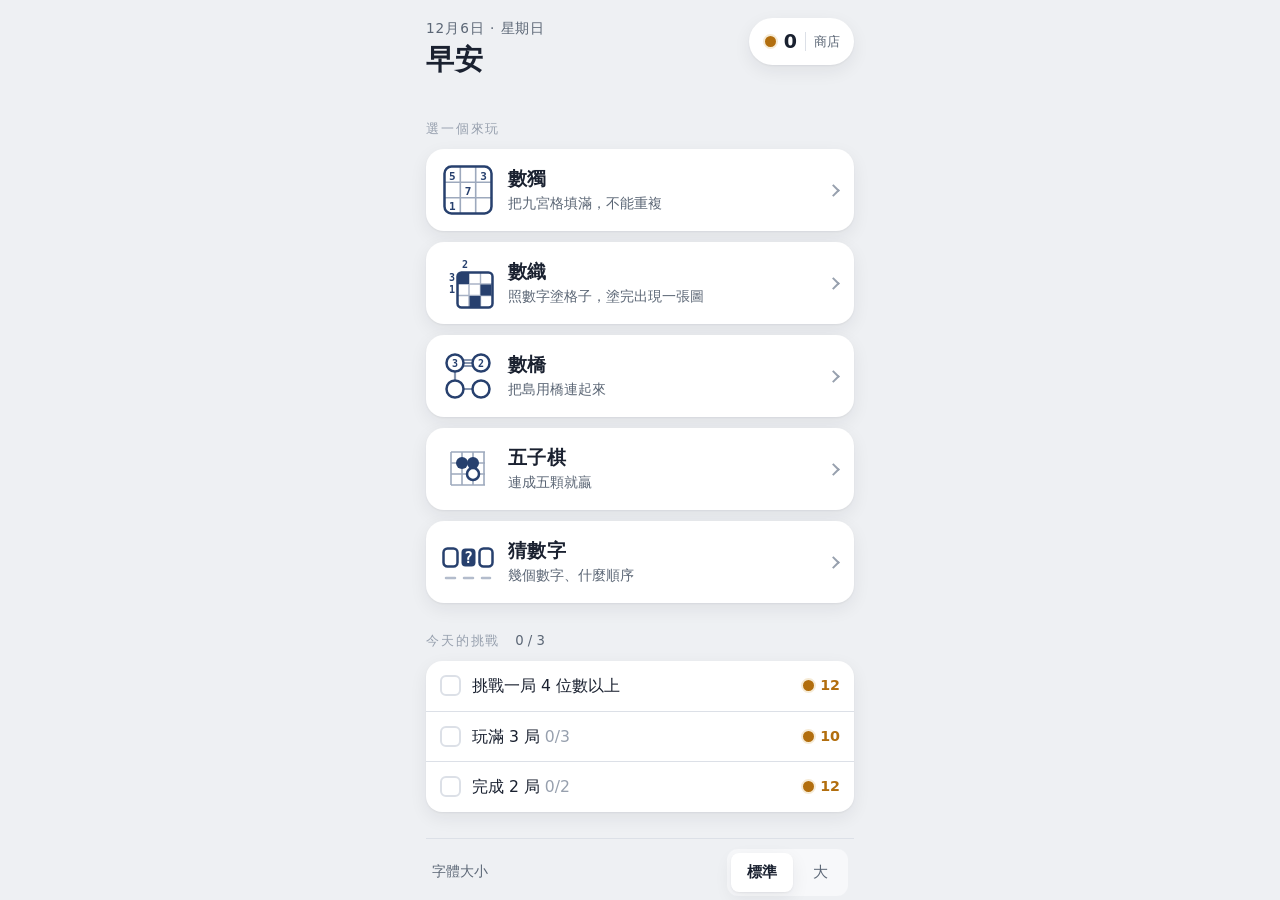
==== index.html @ cd965426 "做 App 圖示 圖案：三個亮起來的格子被一條像橋的線串起來 —— 同時代表填格子 （數獨、數織）和連起來（數橋），縮到 60px 還看得清楚。  - tools/make-icons.js 自己畫點" ====
<meta charset="utf-8">
<title>動動腦</title>
<meta name="viewport" content="width=device-width, initial-scale=1, viewport-fit=cover">
<meta name="theme-color" content="#EEF0F3">
<meta name="description" content="給爸媽在手機上玩的益智遊戲：數獨、五子棋、猜數字。">

<!-- 加到主畫面之後不顯示網址列 -->
<meta name="mobile-web-app-capable" content="yes">
<meta name="apple-mobile-web-app-capable" content="yes">
<meta name="apple-mobile-web-app-status-bar-style" content="default">
<meta name="apple-mobile-web-app-title" content="動動腦">

<!-- 圖示（圖檔由 tools/make-icons.js 產生，不要手改） -->
<link rel="icon" type="image/svg+xml" href="icon.svg">
<link rel="icon" type="image/png" sizes="192x192" href="icon-192.png">
<link rel="apple-touch-icon" href="apple-touch-icon.png">
<link rel="manifest" href="manifest.webmanifest">

<style>
/* === styles.css === */
/* ============ tokens ============ */
:root {
  --bg: #EEF0F3;
  --surface: #FFFFFF;
  --surface-2: #F7F8FA;
  --ink: #1A2130;
  --ink-soft: #5B6675;
  --ink-faint: #97A0AE;
  --line: #DCE0E7;
  --accent: #27406E;
  --on-accent: #FFFFFF;
  --accent-soft: #E3E8F2;
  --bull: #15734F;
  --bull-soft: #DCEFE6;
  --cow: #B26E0E;
  --cow-soft: #F6EBD6;
  --shadow: 0 1px 2px rgba(26,33,48,.06), 0 6px 18px rgba(26,33,48,.07);

  --sans: "PingFang TC", "Noto Sans TC", "Microsoft JhengHei", "Hiragino Sans", system-ui, sans-serif;
  --mono: ui-monospace, "SF Mono", "Cascadia Mono", Menlo, Consolas, monospace;
}

@media (prefers-color-scheme: dark) {
  :root {
    --bg: #10141B;
    --surface: #1A202A;
    --surface-2: #212936;
    --ink: #E9ECF2;
    --ink-soft: #9AA4B4;
    --ink-faint: #6B7686;
    --line: #2B3441;
    --accent: #8FAADF;
    --on-accent: #10141B;
    --accent-soft: #24303F;
    --bull: #46C48D;
    --bull-soft: #1B3A2E;
    --cow: #E3A93F;
    --cow-soft: #3A2F19;
    --shadow: 0 1px 2px rgba(0,0,0,.3), 0 6px 18px rgba(0,0,0,.35);
  }
}

:root[data-theme="dark"] {
  --bg: #10141B;
  --surface: #1A202A;
  --surface-2: #212936;
  --ink: #E9ECF2;
  --ink-soft: #9AA4B4;
  --ink-faint: #6B7686;
  --line: #2B3441;
  --accent: #8FAADF;
  --on-accent: #10141B;
  --accent-soft: #24303F;
  --bull: #46C48D;
  --bull-soft: #1B3A2E;
  --cow: #E3A93F;
  --cow-soft: #3A2F19;
  --shadow: 0 1px 2px rgba(0,0,0,.3), 0 6px 18px rgba(0,0,0,.35);
}

:root[data-theme="light"] {
  --bg: #EEF0F3;
  --surface: #FFFFFF;
  --surface-2: #F7F8FA;
  --ink: #1A2130;
  --ink-soft: #5B6675;
  --ink-faint: #97A0AE;
  --line: #DCE0E7;
  --accent: #27406E;
  --on-accent: #FFFFFF;
  --accent-soft: #E3E8F2;
  --bull: #15734F;
  --bull-soft: #DCEFE6;
  --cow: #B26E0E;
  --cow-soft: #F6EBD6;
  --shadow: 0 1px 2px rgba(26,33,48,.06), 0 6px 18px rgba(26,33,48,.07);
}

/* ============ base ============ */
* { box-sizing: border-box; -webkit-tap-highlight-color: transparent; }

html { font-size: 17px; }
html[data-fs="2"] { font-size: 19.5px; }

body {
  margin: 0;
  background: var(--bg);
  color: var(--ink);
  font-family: var(--sans);
  font-size: 1rem;
  line-height: 1.5;
  overscroll-behavior: none;
}

button { font: inherit; color: inherit; border: none; background: none; cursor: pointer; }
button:focus-visible { outline: 3px solid var(--accent); outline-offset: 2px; }

#app {
  display: flex;
  flex-direction: column;
  height: 100dvh;
  max-width: 460px;
  margin: 0 auto;
}

/* ============ lobby ============ */
.lobby {
  flex: 1 1 auto;
  overflow-y: auto;
  padding: max(18px, env(safe-area-inset-top)) 16px max(24px, env(safe-area-inset-bottom));
}

.date {
  font-size: .8rem;
  color: var(--ink-soft);
  letter-spacing: .07em;
}
.hi {
  font-size: 1.65rem;
  font-weight: 700;
  letter-spacing: .02em;
  margin: 1px 0 16px;
}

.lobtop { display: flex; align-items: flex-start; gap: 12px; margin-bottom: 22px; }

/* 腦力點：一顆有厚度的籌碼，不是星星也不是愛心 */
.coin {
  display: inline-block;
  width: 15px; height: 15px;
  border-radius: 50%;
  background: var(--cow);
  border: 2.5px solid var(--cow-soft);
  flex: 0 0 auto;
  vertical-align: -2px;
}

.purse {
  margin-left: auto;
  flex: 0 0 auto;
  display: flex;
  align-items: center;
  gap: 6px;
  padding: 9px 14px;
  border-radius: 999px;
  background: var(--surface);
  box-shadow: var(--shadow);
}
.purse b { font-size: 1.12rem; font-weight: 700; font-variant-numeric: tabular-nums; }
.purse .shoplb {
  font-size: .76rem;
  color: var(--ink-soft);
  border-left: 1px solid var(--line);
  padding-left: 8px;
  margin-left: 2px;
}
.purse:active { background: var(--surface-2); }

.eyebrow {
  font-size: .78rem;
  letter-spacing: .14em;
  color: var(--ink-faint);
  margin-bottom: 10px;
}
.eyebrow.spaced { margin-top: 28px; }
.eyebrow .cnt { color: var(--ink-soft); letter-spacing: normal; font-variant-numeric: tabular-nums; }

/* ---- 今天的挑戰 ---- */
.quests {
  background: var(--surface);
  border-radius: 16px;
  box-shadow: var(--shadow);
  overflow: hidden;
}
.quest {
  display: flex;
  align-items: center;
  gap: 11px;
  padding: 13px 14px;
  border-bottom: 1px solid var(--line);
}
.quest:last-child { border-bottom: none; }
.quest .tick {
  flex: 0 0 auto;
  width: 21px; height: 21px;
  border-radius: 6px;
  border: 2px solid var(--line);
}
.quest.ok .tick {
  background: var(--bull);
  border-color: var(--bull);
  position: relative;
}
.quest.ok .tick::after {
  content: "";
  position: absolute;
  left: 5.5px; top: 2px;
  width: 5px; height: 10px;
  border-right: 2.5px solid var(--surface);
  border-bottom: 2.5px solid var(--surface);
  transform: rotate(42deg);
}
.quest .qt { font-size: .92rem; }
.quest .qt i { font-style: normal; color: var(--ink-faint); font-variant-numeric: tabular-nums; }
.quest.ok .qt { color: var(--ink-faint); text-decoration: line-through; }
.quest .qc {
  margin-left: auto;
  display: flex;
  align-items: center;
  gap: 4px;
  font-size: .84rem;
  font-weight: 700;
  color: var(--cow);
  font-variant-numeric: tabular-nums;
}
.quest.ok .qc { opacity: .4; }

.cards { display: flex; flex-direction: column; gap: 11px; }

.card {
  display: flex;
  align-items: center;
  gap: 14px;
  width: 100%;
  text-align: left;
  background: var(--surface);
  border-radius: 18px;
  padding: 15px 16px;
  box-shadow: var(--shadow);
  transition: transform .08s;
}
.card:active { transform: scale(.985); }

.card .mark { flex: 0 0 auto; width: 52px; height: 52px; color: var(--accent); }
.card .txt { min-width: 0; display: flex; flex-direction: column; }
.card .nm { font-size: 1.1rem; font-weight: 700; letter-spacing: .02em; line-height: 1.3; }
.card .tg { font-size: .85rem; color: var(--ink-soft); margin-top: 2px; line-height: 1.35; }
.card .sc {
  font-size: .8rem;
  color: var(--bull);
  margin-top: 5px;
  font-variant-numeric: tabular-nums;
}
.card .go {
  margin-left: auto;
  flex: 0 0 auto;
  width: 9px; height: 9px;
  border-right: 2.5px solid var(--ink-faint);
  border-bottom: 2.5px solid var(--ink-faint);
  transform: rotate(-45deg);
}

.card.soon { box-shadow: none; background: transparent; border: 1.5px dashed var(--line); }
.card.soon .mark { color: var(--ink-faint); }
.card.soon .nm { color: var(--ink-soft); }
.card.soon .go { display: none; }
.card.soon .badge {
  margin-left: auto;
  flex: 0 0 auto;
  font-size: .75rem;
  color: var(--ink-soft);
  background: var(--surface-2);
  padding: 4px 10px;
  border-radius: 999px;
}

.prefs {
  display: flex;
  align-items: center;
  gap: 10px;
  margin-top: 26px;
  padding: 10px 6px 0;
  border-top: 1px solid var(--line);
}
.prefs .lb { font-size: .85rem; color: var(--ink-soft); }
.seg { margin-left: auto; display: flex; gap: 4px; background: var(--surface-2); border-radius: 11px; padding: 4px; }
.seg [data-setfs] {
  padding: 8px 16px;
  border-radius: 8px;
  font-size: .9rem;
  color: var(--ink-soft);
}
.seg [data-setfs].on { background: var(--surface); color: var(--ink); font-weight: 700; box-shadow: var(--shadow); }

/* ============ game shell ============ */
.game { display: flex; flex-direction: column; height: 100%; min-height: 0; }

.gamebar {
  flex: 0 0 auto;
  display: flex;
  align-items: center;
  gap: 9px;
  padding: max(10px, env(safe-area-inset-top)) 12px 10px;
}
.iconbtn {
  flex: 0 0 auto;
  width: 44px; height: 44px;
  border-radius: 999px;
  background: var(--surface);
  box-shadow: var(--shadow);
  display: grid; place-items: center;
  font-size: 1.15rem;
  color: var(--ink-soft);
}
.iconbtn:active { background: var(--surface-2); }
.barslot { display: flex; align-items: center; gap: 9px; flex: 1 1 auto; min-width: 0; }

.gamebody { flex: 1 1 auto; display: flex; flex-direction: column; min-height: 0; }

/* ============ sheet ============ */
.veil {
  position: fixed; inset: 0;
  background: rgba(12,16,22,.45);
  display: flex;
  align-items: flex-end;
  justify-content: center;
  opacity: 0;
  pointer-events: none;
  transition: opacity .2s;
  z-index: 20;
}
.veil.on { opacity: 1; pointer-events: auto; }

.sheet {
  width: 100%;
  max-width: 460px;
  background: var(--surface);
  border-radius: 22px 22px 0 0;
  padding: 20px 16px max(20px, env(safe-area-inset-bottom));
  transform: translateY(14px);
  transition: transform .22s ease-out;
  max-height: 88dvh;
  overflow-y: auto;
}
.veil.on .sheet { transform: none; }

.sheet h2 { margin: 0 0 14px; font-size: 1.06rem; letter-spacing: .02em; }
.sheet h2 small { display: block; font-size: .84rem; font-weight: 400; color: var(--ink-soft); margin-top: 4px; }

.opts { display: flex; flex-direction: column; gap: 8px; }
.opt {
  display: flex;
  align-items: center;
  gap: 12px;
  width: 100%;
  text-align: left;
  padding: 14px;
  border-radius: 13px;
  background: var(--surface-2);
  border: 2px solid transparent;
}
.opt.on { border-color: var(--accent); background: var(--accent-soft); }
.opt .nm { font-weight: 700; font-size: 1rem; }
.opt .tag { font-size: .76rem; color: var(--ink-soft); padding: 3px 8px; border-radius: 999px; background: var(--surface); }
.opt .best { margin-left: auto; font-size: .78rem; color: var(--ink-soft); font-variant-numeric: tabular-nums; }

.toggle {
  display: flex;
  align-items: center;
  gap: 12px;
  width: 100%;
  padding: 14px;
  margin-top: 8px;
  border-radius: 13px;
  background: var(--surface-2);
  text-align: left;
}
.toggle .lb { font-size: .92rem; }
.toggle .lb small { display: block; font-size: .78rem; color: var(--ink-soft); }
.sw {
  margin-left: auto;
  width: 50px; height: 30px;
  border-radius: 999px;
  background: var(--line);
  position: relative;
  flex: 0 0 auto;
  transition: background .18s;
}
.sw::after {
  content: "";
  position: absolute; top: 3px; left: 3px;
  width: 24px; height: 24px;
  border-radius: 999px;
  background: var(--surface);
  box-shadow: 0 1px 3px rgba(0,0,0,.25);
  transition: transform .18s;
}
.toggle.on .sw { background: var(--bull); }
.toggle.on .sw::after { transform: translateX(20px); }

/* ---- 商店 ---- */
.purse-big {
  display: flex;
  align-items: center;
  gap: 7px;
  font-size: .95rem;
  color: var(--ink-soft);
  margin-bottom: 14px;
}
.purse-big b { font-size: 1.3rem; color: var(--ink); font-variant-numeric: tabular-nums; }
.purse-big .coin { width: 17px; height: 17px; }

.shopmsg {
  background: var(--bull-soft);
  color: var(--bull);
  font-size: .88rem;
  font-weight: 700;
  padding: 10px 13px;
  border-radius: 11px;
  margin-bottom: 12px;
}

.shopitem {
  display: flex;
  align-items: center;
  gap: 12px;
  padding: 14px;
  border-radius: 13px;
  background: var(--surface-2);
}
.shopitem.got { opacity: .6; }
.shopitem .si-txt { min-width: 0; }
.shopitem .nm { font-weight: 700; font-size: 1rem; }
.shopitem .nm i { font-style: normal; font-size: .78rem; font-weight: 400; color: var(--bull); }
.shopitem .tg { font-size: .82rem; color: var(--ink-soft); margin-top: 2px; }
.si-buy {
  margin-left: auto;
  flex: 0 0 auto;
  display: flex;
  align-items: center;
  gap: 5px;
  height: 44px;
  padding: 0 16px;
  border-radius: 11px;
  background: var(--accent);
  color: var(--on-accent);
  font-weight: 700;
  font-variant-numeric: tabular-nums;
}
.si-buy .coin { border-color: rgba(255,255,255,.35); }
.si-buy.poor { background: var(--line); color: var(--ink-faint); }
.si-buy.poor .coin { background: var(--ink-faint); border-color: transparent; }
.si-got { margin-left: auto; flex: 0 0 auto; font-size: .84rem; color: var(--bull); font-weight: 700; }

/* ---- 怎麼玩 ---- */
.help { display: flex; flex-direction: column; gap: 18px; margin-bottom: 4px; }
.hstep { display: flex; gap: 12px; align-items: flex-start; }
.hnum {
  flex: 0 0 auto;
  width: 26px; height: 26px;
  border-radius: 50%;
  background: var(--accent);
  color: var(--on-accent);
  display: grid; place-items: center;
  font-size: .85rem; font-weight: 700;
  font-variant-numeric: tabular-nums;
}
.hbody { min-width: 0; }
.hbody b { display: block; font-size: 1rem; line-height: 1.4; }
.hnote { font-size: .84rem; color: var(--ink-soft); margin-top: 4px; line-height: 1.5; }
.hnote em { font-style: normal; color: var(--bull); font-weight: 700; }
.hnote u { text-decoration: none; color: var(--cow); font-weight: 700; }

.hrow { display: flex; align-items: center; gap: 4px; margin-top: 9px; flex-wrap: wrap; }
.hclue {
  font-family: var(--mono); font-weight: 700;
  color: var(--ink-soft); font-size: .9rem;
  margin-right: 5px;
}
.hc {
  width: 25px; height: 25px;
  border: 1.5px solid var(--line);
  border-radius: 4px;
  background: var(--surface-2);
  flex: 0 0 auto;
  position: relative;
  display: grid; place-items: center;
  font-family: var(--mono); font-size: .82rem; font-weight: 700;
}
.hc.on { background: var(--accent); border-color: var(--accent); }
.hc.maybe { background: var(--cow-soft); border-color: var(--cow); }
.hc.x::before, .hc.x::after {
  content: ""; position: absolute; left: 22%; top: 47%;
  width: 56%; height: 2px; background: var(--ink-faint);
}
.hc.x::before { transform: rotate(45deg); }
.hc.x::after { transform: rotate(-45deg); }
.harrow { color: var(--ink-faint); margin: 0 3px; font-size: .95rem; }

.hstone { width: 25px; height: 25px; border-radius: 50%; flex: 0 0 auto; }
.hstone.b { background: var(--ink); }
.hstone.w { background: var(--surface); border: 2px solid var(--ink); }

.btn-main {
  width: 100%;
  height: 54px;
  margin-top: 14px;
  border-radius: 13px;
  background: var(--accent);
  color: var(--on-accent);
  font-size: 1rem;
  font-weight: 700;
}
.btn-ghost {
  width: 100%;
  height: 50px;
  margin-top: 8px;
  border-radius: 13px;
  background: var(--surface-2);
  font-size: .95rem;
  color: var(--ink-soft);
}

@media (prefers-reduced-motion: reduce) {
  * { animation: none !important; transition: none !important; }
}


/* === games/guess.css === */
/* ============ 猜數字 ============ */
.g-mode {
  display: flex;
  align-items: baseline;
  gap: 8px;
  padding: 8px 14px;
  border-radius: 999px;
  background: var(--surface);
  box-shadow: var(--shadow);
}
.g-mode b { font-size: 1rem; font-weight: 700; letter-spacing: .01em; }
.g-mode span { font-size: .78rem; color: var(--ink-soft); }
.g-mode::after {
  content: "";
  width: 7px; height: 7px;
  border-right: 2px solid var(--ink-faint);
  border-bottom: 2px solid var(--ink-faint);
  transform: translateY(-2px) rotate(45deg);
  margin-left: 2px;
}

.g-board {
  flex: 1 1 auto;
  overflow-y: auto;
  padding: 4px 14px 12px;
  -webkit-overflow-scrolling: touch;
}

.g-empty {
  text-align: center;
  color: var(--ink-soft);
  padding: 22px 18px;
  font-size: .92rem;
  line-height: 1.75;
}
.g-empty b { display: block; color: var(--ink); font-size: 1rem; margin-bottom: 6px; }
.g-empty i { font-style: normal; color: var(--bull); font-weight: 700; }
.g-empty u { text-decoration: none; color: var(--cow); font-weight: 700; }

.g-rows { display: flex; flex-direction: column; gap: 8px; }

.g-row {
  display: flex;
  align-items: center;
  gap: 10px;
  background: var(--surface);
  border-radius: 14px;
  padding: 9px 12px;
  box-shadow: var(--shadow);
  animation: g-pop .22s ease-out;
}
@keyframes g-pop { from { opacity: 0; transform: translateY(-6px); } }

.g-row .no { font-size: 13px; color: var(--ink-faint); font-variant-numeric: tabular-nums; min-width: 20px; }
.g-row .digits {
  font-family: var(--mono);
  font-size: 26px;
  font-weight: 700;
  letter-spacing: .18em;
  font-variant-numeric: tabular-nums;
}
.g-row .marks { margin-left: auto; display: flex; gap: 6px; }

.g-mark {
  font-family: var(--mono);
  font-size: 15px;
  font-weight: 700;
  padding: 4px 9px;
  border-radius: 8px;
  font-variant-numeric: tabular-nums;
}
.g-mark.a { color: var(--bull); background: var(--bull-soft); }
.g-mark.b { color: var(--cow); background: var(--cow-soft); }
.g-mark.z { color: var(--ink-faint); background: var(--surface-2); }

.g-pad {
  flex: 0 0 auto;
  padding: 12px 12px max(12px, env(safe-area-inset-bottom));
  background: var(--surface);
  border-top: 1px solid var(--line);
  border-radius: 20px 20px 0 0;
  box-shadow: 0 -8px 24px rgba(26,33,48,.06);
}

.g-slots { display: flex; justify-content: center; gap: 8px; margin-bottom: 12px; }
.g-slot {
  width: 46px; height: 54px;
  border-radius: 11px;
  background: var(--surface-2);
  border: 2px solid var(--line);
  display: grid; place-items: center;
  font-family: var(--mono);
  font-size: 28px;
  font-weight: 700;
  font-variant-numeric: tabular-nums;
}
.g-slot.filled { border-color: var(--accent); color: var(--ink); background: var(--surface); }
.g-slot.next { border-color: var(--accent); border-style: dashed; }

.g-keys { display: grid; grid-template-columns: repeat(5, 1fr); gap: 7px; }
.g-key {
  height: 56px;
  border-radius: 12px;
  background: var(--surface-2);
  border: 1px solid var(--line);
  font-family: var(--mono);
  font-size: 25px;
  font-weight: 700;
  font-variant-numeric: tabular-nums;
  transition: transform .06s;
}
.g-key:active { transform: scale(.94); background: var(--accent-soft); }
.g-key.off { color: var(--ink-faint); opacity: .42; text-decoration: line-through; text-decoration-thickness: 2px; }
.g-key.used { color: var(--ink-faint); opacity: .5; }

.g-actions { display: grid; grid-template-columns: 1fr 1.6fr; gap: 7px; margin-top: 7px; }
.g-act {
  height: 56px;
  border-radius: 12px;
  font-size: 1.05rem;
  font-weight: 700;
  background: var(--surface-2);
  border: 1px solid var(--line);
  color: var(--ink-soft);
}
.g-act:active { transform: scale(.97); }
.g-act.go { background: var(--accent); border-color: var(--accent); color: var(--on-accent); letter-spacing: .08em; }
.g-act[disabled] { opacity: .38; }

.g-tip { text-align: center; font-size: .82rem; color: var(--cow); margin-top: 9px; min-height: 20px; }

.g-win { text-align: center; }
.g-win .big {
  font-family: var(--mono);
  font-size: 44px;
  font-weight: 700;
  letter-spacing: .18em;
  color: var(--bull);
  margin: 4px 0 2px;
}
.g-win .cap { font-size: .92rem; color: var(--ink-soft); }
.g-win .steps { font-size: 1.1rem; font-weight: 700; margin-bottom: 14px; }
.g-win .steps em { font-style: normal; color: var(--bull); font-variant-numeric: tabular-nums; }
.g-win .earn {
  display: flex;
  align-items: center;
  justify-content: center;
  gap: 6px;
  font-size: .95rem;
  font-weight: 700;
  color: var(--cow);
  background: var(--cow-soft);
  border-radius: 11px;
  padding: 9px 12px;
  margin-bottom: 8px;
}
.g-win .earn.bonus { font-size: .85rem; flex-wrap: wrap; }

.g-hintbtn { width: auto; padding: 0 12px; gap: 5px; }
.g-hintbtn .n { font-size: .9rem; font-weight: 700; color: var(--ink); font-variant-numeric: tabular-nums; }

.opt.lockrow { opacity: .62; }
.opt.lockrow .best { color: var(--cow); font-weight: 700; }

@media (max-height: 640px) {
  .g-slot { height: 46px; width: 42px; font-size: 24px; }
  .g-key { height: 50px; font-size: 23px; }
  .g-act { height: 50px; }
}


/* === games/sudoku.css === */
/* ============ 數獨 ============ */
.s-top {
  flex: 0 0 auto;
  display: flex;
  align-items: center;
  justify-content: center;
  padding: 2px 14px 10px;
}
.s-time {
  font-family: var(--mono);
  font-size: 15px;
  color: var(--ink-soft);
  font-variant-numeric: tabular-nums;
}
.s-time.hidden { visibility: hidden; }

.s-wrap {
  flex: 1 1 auto;
  display: flex;
  align-items: center;
  justify-content: center;
  padding: 0 12px;
  min-height: 0;
}

.s-grid {
  display: grid;
  width: 100%;
  max-width: min(100%, 62dvh);
  aspect-ratio: 1;
  background: var(--line);
  border: 2.5px solid var(--ink-soft);
  border-radius: 8px;
  overflow: hidden;
  gap: 1px;
}

.s-cell {
  background: var(--surface);
  display: grid;
  place-items: center;
  font-family: var(--mono);
  font-weight: 700;
  font-variant-numeric: tabular-nums;
  color: var(--accent);
  padding: 0;
  line-height: 1;
  position: relative;
}
.s-cell.given { color: var(--ink); background: var(--surface-2); }
.s-cell.peer { background: var(--accent-soft); }
.s-cell.given.peer { background: var(--accent-soft); }
.s-cell.same { background: var(--bull-soft); }
.s-cell.sel { background: var(--accent); color: var(--on-accent); }
.s-cell.sel.given { color: var(--on-accent); }
.s-cell.bad { color: #D64545; }
:root[data-theme="dark"] .s-cell.bad { color: #FF8A8A; }
@media (prefers-color-scheme: dark) { .s-cell.bad { color: #FF8A8A; } }
:root[data-theme="light"] .s-cell.bad { color: #D64545; }
.s-cell.sel.bad { color: #FFD9D9; }

/* 粗線：宮的邊界 */
.s-cell.br { box-shadow: 2px 0 0 0 var(--ink-soft); z-index: 1; }
.s-cell.bb { box-shadow: 0 2px 0 0 var(--ink-soft); z-index: 1; }
.s-cell.br.bb { box-shadow: 2px 0 0 0 var(--ink-soft), 0 2px 0 0 var(--ink-soft); }

.s-notes {
  display: grid;
  width: 100%; height: 100%;
  padding: 2px;
  gap: 0;
  font-size: 9px;
  font-weight: 400;
  color: var(--ink-faint);
}
.s-notes span { display: grid; place-items: center; }

.s-pad {
  flex: 0 0 auto;
  padding: 12px 12px max(12px, env(safe-area-inset-bottom));
  background: var(--surface);
  border-top: 1px solid var(--line);
  border-radius: 20px 20px 0 0;
  box-shadow: 0 -8px 24px rgba(26,33,48,.06);
}

.s-keys { display: grid; gap: 7px; }
.s-key {
  height: 54px;
  border-radius: 12px;
  background: var(--surface-2);
  border: 1px solid var(--line);
  font-family: var(--mono);
  font-size: 25px;
  font-weight: 700;
  font-variant-numeric: tabular-nums;
  transition: transform .06s;
}
.s-key:active { transform: scale(.94); background: var(--accent-soft); }
.s-key.done { color: var(--ink-faint); opacity: .4; }

.s-actions { display: grid; grid-template-columns: 1fr 1fr; gap: 7px; margin-top: 7px; }
.s-act {
  height: 52px;
  border-radius: 12px;
  font-size: 1rem;
  font-weight: 700;
  background: var(--surface-2);
  border: 1px solid var(--line);
  color: var(--ink-soft);
}
.s-act:active { transform: scale(.97); }
.s-act.on { background: var(--accent); border-color: var(--accent); color: var(--on-accent); }
.s-act .st { font-size: .8rem; font-weight: 400; opacity: .8; margin-left: 4px; }

.s-tip { text-align: center; font-size: .82rem; color: var(--cow); margin-top: 8px; min-height: 20px; }

.s-loading { text-align: center; color: var(--ink-soft); padding: 40px 20px; font-size: .95rem; }

.s-win { text-align: center; }
.s-win .cap { font-size: .92rem; color: var(--ink-soft); }
.s-win .big {
  font-family: var(--mono);
  font-size: 40px;
  font-weight: 700;
  color: var(--bull);
  margin: 2px 0 4px;
  font-variant-numeric: tabular-nums;
}
.s-win .steps { font-size: 1rem; font-weight: 700; margin-bottom: 14px; }
.s-win .earn {
  display: flex; align-items: center; justify-content: center; gap: 6px;
  font-size: .95rem; font-weight: 700;
  color: var(--cow); background: var(--cow-soft);
  border-radius: 11px; padding: 9px 12px; margin-bottom: 8px;
}
.s-win .earn.bonus { font-size: .85rem; flex-wrap: wrap; }


/* === games/nonogram.css === */
/* ============ 數織 ============ */
.n-wrap {
  flex: 1 1 auto;
  display: flex;
  align-items: center;
  justify-content: center;
  padding: 0 10px;
  min-height: 0;
}

.n-grid {
  display: grid;
  width: 100%;
  max-width: min(100%, 66dvh);
  aspect-ratio: 1;
  gap: 0;
}

.n-clue {
  display: grid;
  place-items: center;
  font-family: var(--mono);
  font-weight: 700;
  color: var(--ink-soft);
  font-variant-numeric: tabular-nums;
  line-height: 1;
}
.n-clue.done { color: var(--ink-faint); opacity: .45; }
.n-corner { background: transparent; }

.n-cell {
  background: var(--surface);
  border: 1px solid var(--line);
  padding: 0;
  position: relative;
}
.n-cell.fill { background: var(--accent); border-color: var(--accent); }
.n-cell.cross::before,
.n-cell.cross::after {
  content: "";
  position: absolute;
  left: 25%; top: 48%;
  width: 50%; height: 2px;
  background: var(--ink-faint);
}
.n-cell.cross::before { transform: rotate(45deg); }
.n-cell.cross::after { transform: rotate(-45deg); }
.n-cell.bad { background: #D64545; border-color: #D64545; }
@media (prefers-color-scheme: dark) { .n-cell.bad { background: #B33; border-color: #B33; } }
:root[data-theme="dark"] .n-cell.bad { background: #B33; border-color: #B33; }
:root[data-theme="light"] .n-cell.bad { background: #D64545; border-color: #D64545; }

/* 每五格加粗線，眼睛才數得動 */
.n-cell.b5l { border-left-width: 2px; border-left-color: var(--ink-faint); }
.n-cell.b5t { border-top-width: 2px; border-top-color: var(--ink-faint); }
.n-cell.edgeR { border-right-width: 2px; border-right-color: var(--ink-faint); }
.n-cell.edgeB { border-bottom-width: 2px; border-bottom-color: var(--ink-faint); }

.n-pad {
  flex: 0 0 auto;
  padding: 12px 12px max(12px, env(safe-area-inset-bottom));
  background: var(--surface);
  border-top: 1px solid var(--line);
  border-radius: 20px 20px 0 0;
  box-shadow: 0 -8px 24px rgba(26,33,48,.06);
}
.n-modes { display: grid; grid-template-columns: 1fr 1fr; gap: 8px; }
.n-mode {
  height: 58px;
  border-radius: 12px;
  background: var(--surface-2);
  border: 2px solid var(--line);
  font-size: 1.05rem;
  font-weight: 700;
  color: var(--ink-soft);
  display: flex;
  align-items: center;
  justify-content: center;
  gap: 9px;
}
.n-mode.on { border-color: var(--accent); background: var(--accent-soft); color: var(--ink); }
.n-swatch { width: 20px; height: 20px; border-radius: 5px; flex: 0 0 auto; position: relative; }
.n-swatch.f { background: var(--accent); }
.n-swatch.x { border: 2px solid var(--ink-faint); }
.n-swatch.x::before, .n-swatch.x::after {
  content: ""; position: absolute; left: 15%; top: 45%; width: 70%; height: 2px; background: var(--ink-faint);
}
.n-swatch.x::before { transform: rotate(45deg); }
.n-swatch.x::after { transform: rotate(-45deg); }

.n-actions { display: grid; grid-template-columns: 1fr 1fr; gap: 8px; margin-top: 8px; }
.n-act {
  height: 48px;
  border-radius: 12px;
  background: var(--surface-2);
  border: 1px solid var(--line);
  font-size: .95rem;
  color: var(--ink-soft);
}
.n-act:active { transform: scale(.97); }

.n-tip { text-align: center; font-size: .82rem; color: var(--cow); margin-top: 8px; min-height: 20px; }
.n-loading { text-align: center; color: var(--ink-soft); padding: 40px 20px; font-size: .95rem; }

.n-win { text-align: center; }
.n-win .cap { font-size: .92rem; color: var(--ink-soft); }
.n-win .big {
  font-family: var(--mono);
  font-size: 38px;
  font-weight: 700;
  color: var(--bull);
  margin: 2px 0 4px;
  font-variant-numeric: tabular-nums;
}
.n-win .steps { font-size: 1rem; font-weight: 700; margin-bottom: 12px; }
.n-win .earn {
  display: flex; align-items: center; justify-content: center; gap: 6px;
  font-size: .95rem; font-weight: 700;
  color: var(--cow); background: var(--cow-soft);
  border-radius: 11px; padding: 9px 12px; margin-bottom: 8px;
}
.n-win .earn.bonus { font-size: .85rem; flex-wrap: wrap; }

/* 解完把圖單獨秀出來 */
.n-pic {
  display: grid;
  width: 148px;
  margin: 0 auto 12px;
  aspect-ratio: 1;
  gap: 1px;
  background: var(--line);
  border: 2px solid var(--ink-soft);
  border-radius: 6px;
  overflow: hidden;
}
.n-pic i { background: var(--surface); }
.n-pic i.on { background: var(--ink); }


/* === games/hashi.css === */
/* ============ 數橋 ============ */
.h-wrap {
  flex: 1 1 auto;
  display: flex;
  align-items: center;
  justify-content: center;
  padding: 0 10px;
  min-height: 0;
}

.h-board {
  display: grid;
  width: 100%;
  max-width: min(100%, 64dvh);
  aspect-ratio: 1;
  background: var(--surface);
  border-radius: 12px;
  box-shadow: var(--shadow);
  padding: 4px;
}

.h-cell { position: relative; }
/* 有橋的格子本身可以點 —— 點一下拆一座，不用再繞一圈 */
.h-cell.hasbr { cursor: pointer; }
.h-cell.hasbr::after {
  content: "";
  position: absolute;
  inset: -2px;                     /* 把可點範圍撐大一點，手指才好按 */
}

/* 橋：畫在兩座島中間的格子裡 */
.h-br { position: absolute; background: var(--accent); }
.h-br.h1 { left: -1px; right: -1px; top: 50%; height: 3px; transform: translateY(-50%); }
.h-br.h2a { left: -1px; right: -1px; top: 50%; height: 3px; transform: translateY(-160%); }
.h-br.h2b { left: -1px; right: -1px; top: 50%; height: 3px; transform: translateY(60%); }
.h-br.v1 { top: -1px; bottom: -1px; left: 50%; width: 3px; transform: translateX(-50%); }
.h-br.v2a { top: -1px; bottom: -1px; left: 50%; width: 3px; transform: translateX(-160%); }
.h-br.v2b { top: -1px; bottom: -1px; left: 50%; width: 3px; transform: translateX(60%); }

.h-isle {
  position: absolute;
  inset: 6%;
  border-radius: 50%;
  background: var(--surface);
  border: 2.5px solid var(--ink-soft);
  color: var(--ink);
  display: grid;
  place-items: center;
  font-family: var(--mono);
  font-weight: 700;
  font-variant-numeric: tabular-nums;
  padding: 0;
  z-index: 2;
}
.h-isle.done { border-color: var(--bull); background: var(--bull-soft); color: var(--bull); }
.h-isle.over { border-color: #D64545; background: #D6454522; color: #D64545; }
.h-isle.sel {
  border-color: var(--accent);
  background: var(--accent);
  color: var(--on-accent);
  box-shadow: 0 0 0 4px var(--accent-soft);
}
/* 撥的時候，正要連到的那座島先亮起來 */
.h-isle.aim {
  border-color: var(--accent);
  border-style: dashed;
  background: var(--accent-soft);
  color: var(--ink);
  box-shadow: 0 0 0 4px var(--accent-soft);
}

.h-board { touch-action: none; }

.h-pad {
  flex: 0 0 auto;
  padding: 12px 12px max(12px, env(safe-area-inset-bottom));
  background: var(--surface);
  border-top: 1px solid var(--line);
  border-radius: 20px 20px 0 0;
  box-shadow: 0 -8px 24px rgba(26,33,48,.06);
}
.h-actions { display: grid; grid-template-columns: 1fr 1fr; gap: 8px; }
.h-act {
  height: 54px;
  border-radius: 12px;
  background: var(--surface-2);
  border: 1px solid var(--line);
  font-size: 1rem;
  font-weight: 700;
  color: var(--ink-soft);
}
.h-act:active { transform: scale(.97); }

.h-tip { text-align: center; font-size: .84rem; color: var(--cow); margin-top: 9px; min-height: 21px; }
.h-tip.good { color: var(--bull); }
.h-loading { text-align: center; color: var(--ink-soft); padding: 40px 20px; font-size: .95rem; }

.h-win { text-align: center; }
.h-win .cap { font-size: .92rem; color: var(--ink-soft); }
.h-win .big {
  font-family: var(--mono);
  font-size: 38px;
  font-weight: 700;
  color: var(--bull);
  margin: 2px 0 4px;
  font-variant-numeric: tabular-nums;
}
.h-win .steps { font-size: 1rem; font-weight: 700; margin-bottom: 12px; }
.h-win .earn {
  display: flex; align-items: center; justify-content: center; gap: 6px;
  font-size: .95rem; font-weight: 700;
  color: var(--cow); background: var(--cow-soft);
  border-radius: 11px; padding: 9px 12px; margin-bottom: 8px;
}
.h-win .earn.bonus { font-size: .85rem; flex-wrap: wrap; }

/* 說明裡的小島 */
.hisle-demo {
  width: 30px; height: 30px;
  border-radius: 50%;
  border: 2.5px solid var(--ink-soft);
  display: inline-grid;
  place-items: center;
  font-family: var(--mono);
  font-weight: 700;
  font-size: .85rem;
  flex: 0 0 auto;
}
.hisle-demo.ok { border-color: var(--bull); background: var(--bull-soft); color: var(--bull); }
.hbridge-demo { width: 40px; height: 3px; background: var(--accent); flex: 0 0 auto; }
.hbridge-demo.dbl {
  height: 11px;
  background: linear-gradient(var(--accent) 0 3px, transparent 3px 8px, var(--accent) 8px 11px);
}


/* === games/gomoku.css === */
/* ============ 五子棋 ============ */
.k-status {
  flex: 0 0 auto;
  text-align: center;
  font-size: .92rem;
  color: var(--ink-soft);
  padding: 2px 14px 8px;
  min-height: 26px;
}
.k-status b { color: var(--ink); }
.k-status.think { color: var(--accent); }

.k-wrap {
  flex: 1 1 auto;
  display: flex;
  align-items: center;
  justify-content: center;
  padding: 0 12px;
  min-height: 0;
  position: relative;
}

.k-board {
  position: relative;
  width: 100%;
  max-width: min(100%, 58dvh);
  aspect-ratio: 1;
  background: var(--surface);
  border-radius: 10px;
  box-shadow: var(--shadow);
  touch-action: none;
  user-select: none;
}

.k-lines { position: absolute; inset: 0; width: 100%; height: 100%; }
.k-lines line { stroke: var(--ink-faint); stroke-width: 1; opacity: .6; }
.k-lines circle { fill: var(--ink-faint); opacity: .7; }

.k-cells {
  position: absolute; inset: 0;
  display: grid;
}
.k-cell { position: relative; padding: 0; background: none; border: none; }

.k-stone {
  position: absolute;
  left: 50%; top: 50%;
  width: 78%; height: 78%;
  transform: translate(-50%, -50%);
  border-radius: 50%;
  pointer-events: none;
}
.k-stone.me { background: var(--ink); box-shadow: inset -1px -2px 3px rgba(255,255,255,.18); }
.k-stone.ai {
  background: var(--surface);
  border: 2px solid var(--ink);
  box-shadow: inset 1px 2px 3px rgba(0,0,0,.12);
}
.k-stone.last::after {
  content: "";
  position: absolute;
  left: 50%; top: 50%;
  width: 30%; height: 30%;
  transform: translate(-50%, -50%);
  border-radius: 50%;
  background: var(--cow);
}
.k-cell.win .k-stone { box-shadow: 0 0 0 3px var(--bull); }

.k-ghost {
  position: absolute;
  left: 50%; top: 50%;
  width: 78%; height: 78%;
  transform: translate(-50%, -50%);
  border-radius: 50%;
  border: 2.5px dashed var(--accent);
  pointer-events: none;
}

/* 手指會擋住棋盤，按住時在上面放一個放大鏡 */
.k-zoom {
  position: absolute;
  top: 6px;
  width: 132px;
  padding: 8px;
  background: var(--surface);
  border: 2px solid var(--accent);
  border-radius: 14px;
  box-shadow: 0 8px 24px rgba(12,16,22,.28);
  z-index: 5;
  pointer-events: none;
}
.k-zoom.left { left: 14px; }
.k-zoom.right { right: 14px; }
.k-zoom .zg {
  display: grid;
  grid-template-columns: repeat(5, 1fr);
  aspect-ratio: 1;
  background:
    repeating-linear-gradient(to right, transparent 0 calc(20% - .5px), var(--ink-faint) calc(20% - .5px) calc(20% + .5px), transparent calc(20% + .5px) 20%),
    repeating-linear-gradient(to bottom, transparent 0 calc(20% - .5px), var(--ink-faint) calc(20% - .5px) calc(20% + .5px), transparent calc(20% + .5px) 20%);
}
.k-zoom .zc { position: relative; }
.k-zoom .zs {
  position: absolute; left: 50%; top: 50%;
  width: 74%; height: 74%;
  transform: translate(-50%, -50%);
  border-radius: 50%;
}
.k-zoom .zs.me { background: var(--ink); }
.k-zoom .zs.ai { background: var(--surface); border: 2px solid var(--ink); }
.k-zoom .zs.pick { border: 2.5px dashed var(--accent); background: transparent; }
.k-zoom .zs.out { background: var(--surface-2); border-radius: 3px; opacity: .5; }
.k-zoom .lb { text-align: center; font-size: .72rem; color: var(--ink-soft); margin-top: 5px; }

.k-pad {
  flex: 0 0 auto;
  padding: 12px 12px max(12px, env(safe-area-inset-bottom));
  background: var(--surface);
  border-top: 1px solid var(--line);
  border-radius: 20px 20px 0 0;
  box-shadow: 0 -8px 24px rgba(26,33,48,.06);
}
.k-actions { display: grid; grid-template-columns: 1fr 1fr; gap: 8px; }
.k-act {
  height: 56px;
  border-radius: 12px;
  font-size: 1.05rem;
  font-weight: 700;
  background: var(--surface-2);
  border: 1px solid var(--line);
  color: var(--ink-soft);
}
.k-act:active { transform: scale(.97); }
.k-act[disabled] { opacity: .38; }
.k-act.main { background: var(--accent); border-color: var(--accent); color: var(--on-accent); }

.k-hint { text-align: center; font-size: .8rem; color: var(--ink-faint); margin-top: 9px; min-height: 19px; }

.k-win { text-align: center; }
.k-win .cap { font-size: .92rem; color: var(--ink-soft); }
.k-win .big { font-size: 1.5rem; font-weight: 700; margin: 4px 0 10px; }
.k-win .big.good { color: var(--bull); }
.k-win .earn {
  display: flex; align-items: center; justify-content: center; gap: 6px;
  font-size: .95rem; font-weight: 700;
  color: var(--cow); background: var(--cow-soft);
  border-radius: 11px; padding: 9px 12px; margin-bottom: 8px;
}
.k-win .earn.bonus { font-size: .85rem; flex-wrap: wrap; }

</style>

<div id="app"></div>
<div class="veil" id="veil"><div class="sheet" id="sheet"></div></div>

<script>
/* === app.js === */
/* ===========================================================
   動動腦 — 外殼
   遊戲登記 / 路由 / 大廳 / 腦力點經濟 / 每日挑戰 / 商店
   遊戲各自是一個模組，用 App.register() 掛進來
   =========================================================== */
var App = (function () {

  var games = [];
  var current = null;
  var appEl, veil, sheetEl;

  /* ---------- 儲存 ---------- */
  function store(k, v) {
    try {
      if (v === undefined) return localStorage.getItem('bg.' + k);
      localStorage.setItem('bg.' + k, v);
    } catch (e) { return null; }
  }
  function num(k) { return parseInt(store(k) || '0', 10); }

  function dayNo() { return Math.floor(new Date().setHours(0, 0, 0, 0) / 86400000); }

  /* ---------- 腦力點 ---------- */
  function coins() { return num('coins'); }
  function addCoins(n) { store('coins', coins() + n); }
  function spend(n) { if (coins() < n) return false; store('coins', coins() - n); return true; }

  /* ---------- 商店 ---------- */
  var SHOP = [
    { id: 'hint', name: '提示券', price: 30, kind: 'item',
      desc: '猜數字用：一次幫你劃掉兩個不在答案裡的數字' },
    { id: 'n5', name: '解鎖　5 位數', price: 150, kind: 'unlock',
      desc: '猜數字的進階難度，多一位就難很多' },
    { id: 'r4', name: '解鎖　數字可重複', price: 400, kind: 'unlock',
      desc: '猜數字最硬的玩法，答案可能出現兩個一樣的數字' }
  ];

  function owns(id) { return store('own.' + id) === '1'; }
  function items(id) { return num('item.' + id); }
  function useItem(id) { var n = items(id); if (n <= 0) return false; store('item.' + id, n - 1); return true; }

  /* ---------- 每日挑戰 ----------
     事件由遊戲回報：finish(結束一局) / win(猜中)
     完成就自動入袋，不用再按一次領取 */
  var CHALLENGES = [
    { id: 'play3',  text: '玩滿 3 局',            goal: 3, coin: 10, hit: function (e) { return e.type === 'finish'; } },
    { id: 'win2',   text: '完成 2 局',            goal: 2, coin: 12, hit: function (e) { return e.type === 'win'; } },
    { id: 'win5',   text: '一天完成 5 局',        goal: 5, coin: 20, hit: function (e) { return e.type === 'win'; } },
    { id: 'sud1',   text: '解完一題數獨',          goal: 1, coin: 14, hit: function (e) { return e.type === 'win' && e.game === 'sudoku'; } },
    { id: 'sudNo',  text: '數獨全程不填錯',        goal: 1, coin: 18, hit: function (e) { return e.type === 'win' && e.game === 'sudoku' && e.mistakes === 0; } },
    { id: 'gue1',   text: '猜中一局猜數字',        goal: 1, coin: 14, hit: function (e) { return e.type === 'win' && e.game === 'guess'; } },
    { id: 'gom1',   text: '五子棋贏電腦一局',      goal: 1, coin: 16, hit: function (e) { return e.type === 'win' && e.game === 'gomoku'; } },
    { id: 'gomTry', text: '下一局五子棋',          goal: 1, coin: 10, hit: function (e) { return e.type === 'finish' && e.game === 'gomoku'; } },
    { id: 'quick',  text: '8 次以內猜中一局',      goal: 1, coin: 15, hit: function (e) { return e.type === 'win' && e.game === 'guess' && e.guesses <= 8; } },
    { id: 'try4',   text: '挑戰一局 4 位數以上',   goal: 1, coin: 12, hit: function (e) { return e.type === 'finish' && e.game === 'guess' && e.len >= 4; } }
  ];

  /* 每天固定挑三個，同一天永遠一樣，不會因為重開而換掉 */
  function todayChallenges() {
    var d = dayNo(), out = [];
    for (var i = 0; i < 3; i++) out.push(CHALLENGES[(d * 3 + i) % CHALLENGES.length]);
    return out;
  }

  function progressKey() { return 'ch.' + dayNo(); }
  function progress() {
    try { return JSON.parse(store(progressKey()) || '{}'); } catch (e) { return {}; }
  }
  function saveProgress(p) { store(progressKey(), JSON.stringify(p)); }

  /* 遊戲呼叫這個回報一局的結果 */
  function report(e) {
    var list = todayChallenges(), p = progress(), earned = 0, done = [];
    for (var i = 0; i < list.length; i++) {
      var c = list[i], cur = p[c.id] || 0;
      if (cur >= c.goal) continue;
      if (c.hit(e)) {
        cur++;
        p[c.id] = cur;
        if (cur >= c.goal) { earned += c.coin; done.push(c.text); }
      }
    }
    saveProgress(p);
    if (earned) addCoins(earned);
    return { earned: earned, done: done };
  }

  /* ---------- 底部面板 ---------- */
  var sheetClick = null, sheetDismiss = null;

  function openSheet(html, onClick, onDismiss) {
    sheetEl.innerHTML = html;
    sheetClick = onClick || null;
    sheetDismiss = onDismiss || null;
    veil.classList.add('on');
  }

  function closeSheet() {
    var wasOpen = veil.classList.contains('on');
    veil.classList.remove('on');
    sheetClick = null;
    var d = sheetDismiss;
    sheetDismiss = null;
    /* 等淡出結束再清掉內容，不然關掉的面板還留在畫面結構裡（螢幕閱讀器會讀到） */
    if (wasOpen) setTimeout(function () {
      if (!veil.classList.contains('on')) sheetEl.innerHTML = '';
    }, 220);
    if (wasOpen && d) d();
  }

  /* ---------- 字體大小 ---------- */
  function applyFontSize() {
    document.documentElement.setAttribute('data-fs', store('fs') === '2' ? '2' : '1');
  }

  /* ---------- 文案小工具 ---------- */
  function greet() {
    var h = new Date().getHours();
    if (h < 5) return '夜深了';
    if (h < 11) return '早安';
    if (h < 18) return '午安';
    return '晚安';
  }
  function dateLine() {
    var d = new Date();
    return (d.getMonth() + 1) + '月' + d.getDate() + '日 · 星期' + ['日','一','二','三','四','五','六'][d.getDay()];
  }

  /* ---------- 大廳 ---------- */
  function lobby() {
    var h = '<div class="lobby">' +
      '<div class="lobtop">' +
        '<div>' +
          '<div class="date">' + dateLine() + '</div>' +
          '<div class="hi">' + greet() + '</div>' +
        '</div>' +
        '<button class="purse" data-shop="1" aria-label="打開商店">' +
          '<span class="coin"></span><b>' + coins() + '</b><span class="shoplb">商店</span>' +
        '</button>' +
      '</div>' +
      '<div class="eyebrow">選一個來玩</div>' +
      '<div class="cards">';

    for (var i = 0; i < games.length; i++) {
      var g = games[i];
      var sc = g.ready && g.score ? g.score() : '';
      h += '<button class="card' + (g.ready ? '' : ' soon') + '" data-go="' + g.id + '"' + (g.ready ? '' : ' disabled') + '>' +
             '<span class="mark">' + g.mark + '</span>' +
             '<span class="txt">' +
               '<span class="nm">' + g.name + '</span>' +
               '<span class="tg">' + g.tagline + '</span>' +
               (sc ? '<span class="sc">' + sc + '</span>' : '') +
             '</span>' +
             (g.ready ? '<span class="go"></span>' : '<span class="badge">準備中</span>') +
           '</button>';
    }
    h += '</div>';

    /* 今天的挑戰 */
    var list = todayChallenges(), p = progress(), doneN = 0;
    for (var j = 0; j < list.length; j++) if ((p[list[j].id] || 0) >= list[j].goal) doneN++;

    h += '<div class="eyebrow spaced">今天的挑戰　<span class="cnt">' + doneN + ' / ' + list.length + '</span></div>' +
         '<div class="quests">';
    for (var k = 0; k < list.length; k++) {
      var c = list[k], cur = Math.min(p[c.id] || 0, c.goal), ok = cur >= c.goal;
      h += '<div class="quest' + (ok ? ' ok' : '') + '">' +
             '<span class="tick"></span>' +
             '<span class="qt">' + c.text + (c.goal > 1 ? ' <i>' + cur + '/' + c.goal + '</i>' : '') + '</span>' +
             '<span class="qc"><span class="coin"></span>' + c.coin + '</span>' +
           '</div>';
    }
    h += '</div>';

    h += '<div class="prefs"><span class="lb">字體大小</span>' +
           '<span class="seg">' +
             '<button data-setfs="1" class="' + (store('fs') === '2' ? '' : 'on') + '">標準</button>' +
             '<button data-setfs="2" class="' + (store('fs') === '2' ? 'on' : '') + '">大</button>' +
           '</span>' +
         '</div>' +
       '</div>';

    appEl.innerHTML = h;
  }

  /* ---------- 商店 ---------- */
  function shop(msg) {
    var h = '<h2>商店<small>玩遊戲賺腦力點，這裡花掉</small></h2>' +
            '<div class="purse-big"><span class="coin"></span><b>' + coins() + '</b> 腦力點</div>' +
            (msg ? '<div class="shopmsg">' + msg + '</div>' : '') +
            '<div class="opts">';
    for (var i = 0; i < SHOP.length; i++) {
      var s = SHOP[i];
      var got = s.kind === 'unlock' ? owns(s.id) : false;
      var have = s.kind === 'item' ? items(s.id) : 0;
      var afford = coins() >= s.price;
      h += '<div class="shopitem' + (got ? ' got' : '') + '">' +
             '<div class="si-txt">' +
               '<div class="nm">' + s.name + (have ? ' <i>已有 ' + have + ' 張</i>' : '') + '</div>' +
               '<div class="tg">' + s.desc + '</div>' +
             '</div>' +
             (got
               ? '<span class="si-got">已解鎖</span>'
               : '<button class="si-buy' + (afford ? '' : ' poor') + '" data-buy="' + s.id + '">' +
                   '<span class="coin"></span>' + s.price + '</button>') +
           '</div>';
    }
    h += '</div><button class="btn-main" data-act="close">回大廳</button>';

    openSheet(h, function (b) {
      if (b.dataset.buy) { buy(b.dataset.buy); return; }
      closeSheet();
    }, lobby);
  }

  function buy(id) {
    var s = null;
    for (var i = 0; i < SHOP.length; i++) if (SHOP[i].id === id) s = SHOP[i];
    if (!s) return;
    if (s.kind === 'unlock' && owns(s.id)) return;
    if (coins() < s.price) { shop('腦力點還不夠，再玩幾局就有了'); return; }
    spend(s.price);
    if (s.kind === 'unlock') { store('own.' + s.id, '1'); shop('買好了，' + s.name.replace(/解鎖　/, '') + ' 可以玩了'); }
    else { store('item.' + s.id, items(s.id) + 1); shop('買好了，遊戲裡按「提示」就能用'); }
  }

  /* ---------- 怎麼玩 ----------
     數獨大家都會，但數織、五子棋的規則不能假設長輩知道。
     第一次進遊戲自動跳出來，之後右上角問號隨時可以再看。 */
  function helpSheet(g) {
    if (!g || !g.help) return;
    openSheet(
      '<h2>怎麼玩 · ' + g.name + '</h2><div class="help">' + g.help + '</div>' +
      '<button class="btn-main" data-act="ok">知道了，開始玩</button>',
      function () { closeSheet(); }
    );
  }

  /* ---------- 路由 ---------- */
  function route() {
    if (current && current.unmount) current.unmount();
    current = null;
    closeSheet();

    var id = (location.hash || '').replace(/^#\/?/, '');
    var g = null;
    for (var i = 0; i < games.length; i++) if (games[i].id === id && games[i].ready) g = games[i];

    if (!g) { lobby(); return; }

    appEl.innerHTML =
      '<div class="game">' +
        '<div class="gamebar">' +
          '<button class="iconbtn" id="backBtn" aria-label="回到大廳">&#8592;</button>' +
          '<div class="barslot" id="barslot"></div>' +
          (g.help ? '<button class="iconbtn" id="helpBtn" aria-label="怎麼玩">?</button>' : '') +
        '</div>' +
        '<div class="gamebody" id="gamebody"></div>' +
      '</div>';

    document.getElementById('backBtn').addEventListener('click', function () { location.hash = ''; });
    if (g.help) {
      document.getElementById('helpBtn').addEventListener('click', function () { helpSheet(g); });
    }
    current = g;
    g.mount(document.getElementById('gamebody'), document.getElementById('barslot'));

    /* 第一次玩這款就自動說明一次，看過就不再擋路 */
    if (g.help && store('seen.' + g.id) !== '1') {
      store('seen.' + g.id, '1');
      helpSheet(g);
    }
  }

  /* ---------- 啟動 ---------- */
  function boot() {
    appEl = document.getElementById('app');
    veil = document.getElementById('veil');
    sheetEl = document.getElementById('sheet');

    veil.addEventListener('click', function (e) { if (e.target === veil) closeSheet(); });
    sheetEl.addEventListener('click', function (e) {
      var b = e.target.closest('button');
      if (b && sheetClick) sheetClick(b);
    });

    appEl.addEventListener('click', function (e) {
      var go = e.target.closest('[data-go]');
      if (go) { location.hash = '/' + go.dataset.go; return; }
      if (e.target.closest('[data-shop]')) { shop(); return; }
      /* 注意：屬性名不能跟 <html data-fs> 撞名，否則 closest() 會一路找到 html，
         變成遊戲裡按任何東西都被當成在調字體、然後被踢回大廳 */
      var fs = e.target.closest('[data-setfs]');
      if (fs) { store('fs', fs.dataset.setfs); applyFontSize(); lobby(); }
    });

    window.addEventListener('hashchange', route);
    applyFontSize();
    route();
  }

  return {
    register: function (g) { games.push(g); },
    store: store,
    coins: coins,
    addCoins: addCoins,
    owns: owns,
    items: items,
    useItem: useItem,
    report: report,
    openSheet: openSheet,
    closeSheet: closeSheet,
    openShop: shop,
    boot: boot
  };
})();


/* === games/sudoku.js === */
/* ===========================================================
   數獨
   出題器保證唯一解；六階難度，從 6x6 入門到 9x9 地獄
   =========================================================== */
(function () {

  var DIFFS = [
    { key: 'e6', name: '入門', sub: '6 格',   n: 6, br: 2, bc: 3, givens: 20, base: 8  },
    { key: 'e9', name: '簡單', sub: '9 格',   n: 9, br: 3, bc: 3, givens: 42, base: 12 },
    { key: 'n9', name: '普通', sub: '9 格',   n: 9, br: 3, bc: 3, givens: 36, base: 18 },
    { key: 'h9', name: '進階', sub: '9 格',   n: 9, br: 3, bc: 3, givens: 32, base: 26 },
    { key: 'x9', name: '困難', sub: '9 格',   n: 9, br: 3, bc: 3, givens: 28, base: 36 },
    { key: 'z9', name: '地獄', sub: '9 格',   n: 9, br: 3, bc: 3, givens: 24, base: 50 }
  ];

  var S = null, host = null, bar = null, ticker = null;

  /* ================= 出題 ================= */

  function shuffled(n) {
    var a = [];
    for (var i = 1; i <= n; i++) a.push(i);
    for (var j = a.length - 1; j > 0; j--) {
      var k = Math.floor(Math.random() * (j + 1));
      var t = a[j]; a[j] = a[k]; a[k] = t;
    }
    return a;
  }

  function boxOf(i, d) {
    var r = Math.floor(i / d.n), c = i % d.n;
    return Math.floor(r / d.br) * (d.n / d.bc) + Math.floor(c / d.bc);
  }

  /* 某格能填哪些數字（用 bitmask，快很多） */
  function usedMask(g, i, d) {
    var n = d.n, r = Math.floor(i / n), c = i % n, m = 0, k;
    for (k = 0; k < n; k++) {
      m |= (1 << g[r * n + k]);
      m |= (1 << g[k * n + c]);
    }
    var r0 = Math.floor(r / d.br) * d.br, c0 = Math.floor(c / d.bc) * d.bc;
    for (var rr = 0; rr < d.br; rr++)
      for (var cc = 0; cc < d.bc; cc++)
        m |= (1 << g[(r0 + rr) * n + (c0 + cc)]);
    return m;
  }

  /* 隨機填出一個完整解 */
  function makeFull(d) {
    var n = d.n, g = new Array(n * n).fill(0);
    function go(i) {
      if (i === n * n) return true;
      if (g[i]) return go(i + 1);
      var m = usedMask(g, i, d), order = shuffled(n);
      for (var q = 0; q < n; q++) {
        var v = order[q];
        if (m & (1 << v)) continue;
        g[i] = v;
        if (go(i + 1)) return true;
        g[i] = 0;
      }
      return false;
    }
    go(0);
    return g;
  }

  /* 數解的個數，最多數到 limit 就停 —— 用來確認題目只有一個答案 */
  function countSolutions(g, d, limit) {
    var n = d.n, work = g.slice(), found = 0;

    function go() {
      /* 選候選最少的格子，剪枝效果最好 */
      var best = -1, bestMask = 0, bestCount = 99;
      for (var i = 0; i < n * n; i++) {
        if (work[i]) continue;
        var m = usedMask(work, i, d), c = 0;
        for (var v = 1; v <= n; v++) if (!(m & (1 << v))) c++;
        if (c === 0) return false;
        if (c < bestCount) { bestCount = c; best = i; bestMask = m; if (c === 1) break; }
      }
      if (best === -1) { found++; return found >= limit; }
      for (var w = 1; w <= n; w++) {
        if (bestMask & (1 << w)) continue;
        work[best] = w;
        if (go()) { work[best] = 0; return true; }
        work[best] = 0;
      }
      return false;
    }

    go();
    return found;
  }

  /* 從完整解挖洞，每挖一格都確認答案還是唯一 */
  function dig(full, d) {
    var n = d.n, g = full.slice(), total = n * n;
    var order = [];
    for (var i = 0; i < total; i++) order.push(i);
    for (var j = order.length - 1; j > 0; j--) {
      var k = Math.floor(Math.random() * (j + 1));
      var t = order[j]; order[j] = order[k]; order[k] = t;
    }
    var left = total;
    for (var q = 0; q < order.length && left > d.givens; q++) {
      var p = order[q], keep = g[p];
      g[p] = 0;
      if (countSolutions(g, d, 2) !== 1) g[p] = keep;
      else left--;
    }
    return g;
  }

  function makePuzzle(d) {
    var full = makeFull(d);
    return { solution: full, puzzle: dig(full, d) };
  }

  /* ================= 畫面 ================= */

  function el(id) { return host.querySelector('#' + id); }
  function tip(t) { var e = el('sTip'); if (e) e.textContent = t || ''; }

  function fmt(ms) {
    var s = Math.floor(ms / 1000);
    return Math.floor(s / 60) + ':' + ('0' + (s % 60)).slice(-2);
  }

  function drawBar() {
    bar.innerHTML =
      '<button class="g-mode" id="sMode" aria-label="更改難度"><b>' + S.diff.name + '</b><span>' + S.diff.sub + '</span></button>' +
      '<span class="s-time" id="sTime">0:00</span>' +
      '<button class="iconbtn" id="sNew" style="margin-left:auto" aria-label="換一題">&#8635;</button>';
    bar.querySelector('#sMode').addEventListener('click', function () { diffSheet(); });
    bar.querySelector('#sNew').addEventListener('click', askNew);
  }

  function peers(a, b, d) {
    if (a === b) return false;
    var n = d.n;
    var ra = Math.floor(a / n), ca = a % n, rb = Math.floor(b / n), cb = b % n;
    return ra === rb || ca === cb || boxOf(a, d) === boxOf(b, d);
  }

  function drawGrid() {
    var d = S.diff, n = d.n, g = el('sGrid');
    g.style.gridTemplateColumns = 'repeat(' + n + ', 1fr)';
    g.style.fontSize = (n === 9 ? 'clamp(17px, 5.2vw, 26px)' : 'clamp(20px, 7vw, 34px)');

    var h = '';
    for (var i = 0; i < n * n; i++) {
      var r = Math.floor(i / n), c = i % n;
      var cls = 's-cell';
      if (S.puzzle[i]) cls += ' given';
      if (i === S.sel) cls += ' sel';
      else if (S.sel > -1 && peers(i, S.sel, d)) cls += ' peer';
      var v = S.puzzle[i] || S.user[i];
      if (S.sel > -1 && v && v === (S.puzzle[S.sel] || S.user[S.sel]) && i !== S.sel) cls += ' same';
      /* 「填錯馬上變紅」關掉時，只有按了「檢查」才會標出來 */
      if ((S.flagOn || S.reveal) && !S.puzzle[i] && S.user[i] && S.user[i] !== S.solution[i]) cls += ' bad';
      if ((c + 1) % d.bc === 0 && c !== n - 1) cls += ' br';
      if ((r + 1) % d.br === 0 && r !== n - 1) cls += ' bb';

      var inner = '';
      if (v) inner = v;
      else if (S.notes[i] && S.notes[i].length) {
        inner = '<span class="s-notes" style="grid-template-columns:repeat(' + (n === 9 ? 3 : 3) + ',1fr)">';
        for (var q = 1; q <= n; q++) inner += '<span>' + (S.notes[i].indexOf(q) > -1 ? q : '') + '</span>';
        inner += '</span>';
      }
      h += '<button class="' + cls + '" data-i="' + i + '">' + inner + '</button>';
    }
    g.innerHTML = h;
  }

  function drawKeys() {
    var n = S.diff.n;
    var k = el('sKeys');
    k.style.gridTemplateColumns = 'repeat(' + (n === 9 ? 5 : 3) + ', 1fr)';
    var h = '';
    for (var v = 1; v <= n; v++) {
      var cnt = 0;
      for (var i = 0; i < n * n; i++) if ((S.puzzle[i] || S.user[i]) === v) cnt++;
      h += '<button class="s-key' + (cnt >= n ? ' done' : '') + '" data-v="' + v + '">' + v + '</button>';
    }
    k.innerHTML = h;

    var note = el('sNote');
    note.className = 's-act' + (S.noteMode ? ' on' : '');
    note.innerHTML = '筆記<span class="st">' + (S.noteMode ? '開' : '關') + '</span>';

    /* 沒有即時提醒時，多給一顆「檢查」，不然填錯了完全沒辦法知道 */
    var acts = el('sActions');
    acts.style.gridTemplateColumns = S.flagOn ? '1fr 1fr' : '1fr 1fr 1fr';
    el('sCheck').style.display = S.flagOn ? 'none' : '';
  }

  function draw() { drawBar(); drawGrid(); drawKeys(); }

  /* ================= 操作 ================= */

  function put(v) {
    var i = S.sel;
    if (i < 0) { tip('先點一個空格'); return; }
    if (S.puzzle[i]) { tip('這格是題目給的，不能改'); return; }

    S.reveal = false;

    if (S.noteMode && v) {
      var arr = S.notes[i] || (S.notes[i] = []);
      var at = arr.indexOf(v);
      if (at > -1) arr.splice(at, 1); else arr.push(v);
      S.user[i] = 0;
      draw();
      return;
    }

    if (!v) { S.user[i] = 0; S.notes[i] = []; draw(); tip(''); return; }

    S.user[i] = v;
    S.notes[i] = [];
    if (v !== S.solution[i]) {
      S.mistakes++;
      tip(S.flagOn ? '這格不對，再想想' : '');
    } else tip('');
    draw();
    checkWin();
  }

  /* 目前填錯的格數 */
  function wrongCount() {
    var n = S.diff.n, w = 0;
    for (var i = 0; i < n * n; i++) if (!S.puzzle[i] && S.user[i] && S.user[i] !== S.solution[i]) w++;
    return w;
  }

  function checkWin() {
    var n = S.diff.n, empty = 0;
    for (var i = 0; i < n * n; i++) if (!(S.puzzle[i] || S.user[i])) empty++;
    if (empty) return;

    var wrong = wrongCount();
    if (wrong) {
      /* 填滿了但有錯 —— 沒開即時提醒的話要講一聲，不然會一直卡著 */
      if (!S.flagOn) tip('填滿了，但有 ' + wrong + ' 格不對，按「檢查」看是哪幾格');
      return;
    }
    S.done = true;
    stopClock();
    win();
  }

  function startClock() {
    stopClock();
    S.t0 = Date.now() - S.elapsed;
    ticker = setInterval(function () {
      if (!S || S.done) return;
      S.elapsed = Date.now() - S.t0;
      var e = el('sTime');
      if (e) e.textContent = fmt(S.elapsed);
    }, 500);
  }
  function stopClock() { if (ticker) { clearInterval(ticker); ticker = null; } }

  /* ================= 一局結束 ================= */

  function win() {
    var d = S.diff;
    var secs = Math.floor(S.elapsed / 1000);
    var bk = 'sbest.' + d.key;
    var old = parseInt(App.store(bk) || '0', 10);
    var isBest = !old || secs < old;
    if (isBest) App.store(bk, secs);

    var clean = S.mistakes === 0 ? Math.round(d.base * 0.4) : 0;
    var brave = S.flagOn ? 0 : Math.round(d.base * 0.4);   /* 關掉即時提醒比較難，多給 */
    var earned = d.base + clean + brave;
    App.addCoins(earned);

    var ev = { game: 'sudoku', mistakes: S.mistakes, secs: secs, level: d.key };
    var r1 = App.report(Object.assign({ type: 'finish' }, ev));
    var r2 = App.report(Object.assign({ type: 'win' }, ev));
    S.counted = true;

    var bonus = r1.earned + r2.earned;
    var doneTxt = r1.done.concat(r2.done);

    var idx = DIFFS.indexOf(d), next = DIFFS[idx + 1];

    App.openSheet(
      '<div class="s-win">' +
        '<div class="cap">完成！花了</div>' +
        '<div class="big">' + fmt(S.elapsed) + '</div>' +
        '<div class="steps">' +
          (S.mistakes === 0 ? '全程沒填錯' : '填錯 ' + S.mistakes + ' 次') +
          (S.checks ? ' · 檢查 ' + S.checks + ' 次' : '') +
          (isBest ? ' · 這個難度最快紀錄！' : (old ? ' · 最快 ' + fmt(old * 1000) : '')) +
        '</div>' +
        '<div class="earn"><span class="coin"></span>+' + earned + ' 腦力點' +
          (clean && brave ? '（全對＋自己找錯加成）' : clean ? '（含全對加成）' : brave ? '（含自己找錯加成）' : '') +
        '</div>' +
        (bonus ? '<div class="earn bonus">挑戰完成：' + doneTxt.join('、') + '　<span class="coin"></span>+' + bonus + '</div>' : '') +
        '<button class="btn-main" data-act="again">再來一題</button>' +
        (next ? '<button class="btn-ghost" data-act="up">試試看「' + next.name + '」</button>' : '') +
      '</div>',
      function (b) {
        if (b.dataset.act === 'up') {
          var k = DIFFS.indexOf(S.diff);
          if (DIFFS[k + 1]) { S.diff = DIFFS[k + 1]; App.store('sdiff', S.diff.key); }
        }
        App.closeSheet();
      },
      function () { fresh(); }
    );
  }

  /* ================= 換題 / 難度 ================= */

  function fresh() {
    S.done = true;            /* 出題時先鎖住輸入 */
    stopClock();
    el('sWrap').innerHTML = '<div class="s-loading">出題中…</div>';
    bar.innerHTML = '';
    /* 讓「出題中」先畫出來，再做比較花時間的運算 */
    setTimeout(function () {
      if (!S) return;
      var made = makePuzzle(S.diff);
      var n = S.diff.n;
      S.solution = made.solution;
      S.puzzle = made.puzzle;
      S.user = new Array(n * n).fill(0);
      S.notes = new Array(n * n);
      S.sel = -1;
      S.mistakes = 0;
      S.checks = 0;
      S.reveal = false;
      S.elapsed = 0;
      S.counted = false;
      S.done = false;
      el('sWrap').innerHTML = '<div class="s-grid" id="sGrid"></div>';
      draw();
      tip('');
      startClock();
    }, 30);
  }

  function askNew() {
    var filled = 0;
    for (var i = 0; i < S.user.length; i++) if (S.user[i]) filled++;
    if (!filled || S.done) { fresh(); return; }
    App.openSheet(
      '<h2>換一題新的？<small>這題已經填了 ' + filled + ' 格，換掉就沒了</small></h2>' +
      '<button class="btn-main" data-act="yes">好，換新的</button>' +
      '<button class="btn-ghost" data-act="no">繼續解</button>',
      function (b) { App.closeSheet(); if (b.dataset.act === 'yes') fresh(); }
    );
  }

  function diffSheet() {
    var h = '<h2>難度<small>從入門開始，順了再往上；每一題都保證只有一個答案</small></h2><div class="opts">';
    for (var i = 0; i < DIFFS.length; i++) {
      var d = DIFFS[i];
      var best = App.store('sbest.' + d.key);
      h += '<button class="opt ' + (d.key === S.diff.key ? 'on' : '') + '" data-sdiff="' + d.key + '">' +
             '<span class="nm">' + d.name + '</span>' +
             '<span class="tag">' + (d.n === 6 ? '6×6' : '9×9') + ' · 給 ' + d.givens + ' 格</span>' +
             '<span class="best">' + (best ? '最快 ' + fmt(best * 1000) : '') + '</span>' +
           '</button>';
    }
    h += '</div>' +
      '<button class="toggle ' + (S.flagOn ? 'on' : '') + '" data-act="flag">' +
        '<span class="lb">填錯馬上變紅' +
          '<small>' + (S.flagOn ? '填錯的格子會立刻標紅色' : '自己找錯，多給四成腦力點；可以按「檢查」') + '</small>' +
        '</span><span class="sw"></span>' +
      '</button>' +
      '<button class="btn-main" data-act="ok">好</button>';

    App.openSheet(h, function (b) {
      if (b.dataset.sdiff) {
        for (var k = 0; k < DIFFS.length; k++) if (DIFFS[k].key === b.dataset.sdiff) S.diff = DIFFS[k];
        App.store('sdiff', S.diff.key);
        App.closeSheet();
        fresh();
        return;
      }
      if (b.dataset.act === 'flag') {
        S.flagOn = !S.flagOn;
        App.store('sflag', S.flagOn ? '1' : '0');
        S.reveal = false;
        draw();
        tip('');
        diffSheet();
        return;
      }
      App.closeSheet();
    });
  }

  /* ================= 掛載 ================= */

  function mount(bodyEl, barEl) {
    host = bodyEl; bar = barEl;

    host.innerHTML =
      '<div class="s-wrap" id="sWrap"><div class="s-grid" id="sGrid"></div></div>' +
      '<div class="s-pad">' +
        '<div class="s-keys" id="sKeys"></div>' +
        '<div class="s-actions" id="sActions">' +
          '<button class="s-act" id="sNote">筆記<span class="st">關</span></button>' +
          '<button class="s-act" id="sClear">清除這格</button>' +
          '<button class="s-act" id="sCheck" style="display:none">檢查</button>' +
        '</div>' +
        '<div class="s-tip" id="sTip"></div>' +
      '</div>';

    var dk = App.store('sdiff'), d = DIFFS[0];
    for (var i = 0; i < DIFFS.length; i++) if (DIFFS[i].key === dk) d = DIFFS[i];

    S = { diff: d, solution: [], puzzle: [], user: [], notes: [], sel: -1,
          noteMode: false, mistakes: 0, checks: 0, reveal: false,
          flagOn: App.store('sflag') !== '0',
          elapsed: 0, t0: 0, counted: false, done: true };

    el('sWrap').addEventListener('click', function (e) {
      var c = e.target.closest('.s-cell');
      if (!c || S.done) return;
      S.sel = parseInt(c.dataset.i, 10);
      drawGrid();
    });

    el('sKeys').addEventListener('click', function (e) {
      var b = e.target.closest('.s-key');
      if (!b || S.done) return;
      put(parseInt(b.dataset.v, 10));
    });

    el('sNote').addEventListener('click', function () {
      if (S.done) return;
      S.noteMode = !S.noteMode;
      drawKeys();
      tip(S.noteMode ? '筆記模式：填的是小字，不會算錯' : '');
    });

    el('sClear').addEventListener('click', function () {
      if (S.done) return;
      put(0);
    });

    el('sCheck').addEventListener('click', function () {
      if (S.done) return;
      var w = wrongCount();
      S.checks++;
      S.reveal = true;
      drawGrid();
      tip(w ? '有 ' + w + ' 格不對，標紅色的那幾格' : '目前填的都是對的');
    });

    fresh();
  }

  function unmount() {
    stopClock();
    if (S && !S.counted && !S.done) {
      var filled = 0;
      for (var i = 0; i < S.user.length; i++) if (S.user[i]) filled++;
      if (filled) {
        App.report({ type: 'finish', game: 'sudoku', mistakes: S.mistakes, secs: Math.floor(S.elapsed / 1000), level: S.diff.key });
        S.counted = true;
      }
    }
    S = null; host = null; bar = null;
  }

  App.register({
    id: 'sudoku',
    name: '數獨',
    tagline: '把九宮格填滿，不能重複',
    ready: true,
    mark:
      '<svg viewBox="0 0 52 52" fill="none" aria-hidden="true">' +
      '<rect x="2.5" y="2.5" width="47" height="47" rx="7" stroke="currentColor" stroke-width="2.5"/>' +
      '<path d="M18.3 3v46M33.7 3v46M3 18.3h46M3 33.7h46" stroke="currentColor" stroke-width="1.6" opacity=".45"/>' +
      '<text x="10.4" y="15.6" text-anchor="middle" font-size="11" font-weight="700" font-family="monospace" fill="currentColor">5</text>' +
      '<text x="41.6" y="15.6" text-anchor="middle" font-size="11" font-weight="700" font-family="monospace" fill="currentColor">3</text>' +
      '<text x="26" y="31" text-anchor="middle" font-size="11" font-weight="700" font-family="monospace" fill="currentColor">7</text>' +
      '<text x="10.4" y="46.4" text-anchor="middle" font-size="11" font-weight="700" font-family="monospace" fill="currentColor">1</text>' +
      '</svg>',
    help:
      '<div class="hstep"><span class="hnum">1</span><div class="hbody">' +
        '<b>每一橫排、每一直排、每一個粗框小格區，數字都不能重複</b>' +
        '<div class="hnote">9 格的盤面就是 1 到 9 各出現一次；6 格的盤面是 1 到 6</div>' +
      '</div></div>' +

      '<div class="hstep"><span class="hnum">2</span><div class="hbody">' +
        '<b>先點格子，再按下面的數字</b>' +
        '<div class="hnote">點格子只是「選起來」，不會填東西進去 —— <u>點錯再點一次就好，沒有代價</u>。' +
        '選起來之後，同一排、同一區會一起變色，比較好看。</div>' +
      '</div></div>' +

      '<div class="hstep"><span class="hnum">3</span><div class="hbody">' +
        '<b>填錯會馬上變紅</b>' +
        '<div class="hnote">不用等到最後才發現整盤要重來。' +
        '想自己找錯的話，可以在左上角的難度裡把它關掉，<em>關掉腦力點多給四成</em>。</div>' +
      '</div></div>' +

      '<div class="hstep"><span class="hnum">4</span><div class="hbody">' +
        '<b>想不出來就用「筆記」</b>' +
        '<div class="hnote">把可能的數字先用小字記在格子裡，不算答案。難的關卡幾乎一定要用。' +
        '<br><em>沒有倒數計時，也不會輸，慢慢想。</em></div>' +
      '</div></div>',

    score: function () {
      for (var i = DIFFS.length - 1; i >= 0; i--) {
        var b = App.store('sbest.' + DIFFS[i].key);
        if (b) return DIFFS[i].name + '最快 ' + fmt(b * 1000);
      }
      return '';
    },
    mount: mount,
    unmount: unmount
  });
})();


/* === games/nonogram.js === */
/* ===========================================================
   數織（Nonogram）
   出題保證「只靠推理就解得出來」—— 不用猜，猜錯不是玩家的錯
   =========================================================== */
(function () {

  /* 難度不是一味放大盤面 —— 格子小到點不準就違反這個 App 的原則了。
     10×10 之後改用「圖案越稀疏、越要推理」來加難度，格子維持看得到、點得到。 */
  var DIFFS = [
    { key: 'a5',  name: '入門', n: 5,  density: 0.58, base: 8,  hint: '格子最大' },
    { key: 'b8',  name: '簡單', n: 8,  density: 0.55, base: 14, hint: '' },
    { key: 'c10', name: '普通', n: 10, density: 0.52, base: 22, hint: '' },
    { key: 'd10', name: '進階', n: 10, density: 0.42, base: 32, hint: '圖案較散' },
    { key: 'e10', name: '困難', n: 10, density: 0.34, base: 45, hint: '很散，要慢慢推' }
  ];

  var S = null, host = null, bar = null, ticker = null;

  /* ================= 出題 ================= */

  /* 一條線的提示：連續塗格的長度 */
  function cluesOf(line) {
    var out = [], run = 0;
    for (var i = 0; i < line.length; i++) {
      if (line[i]) run++;
      else if (run) { out.push(run); run = 0; }
    }
    if (run) out.push(run);
    return out.length ? out : [0];
  }

  /* 給提示和目前已知狀態，列出所有排法的交集。
     cells: 0=未知 1=塗 2=空。回傳新的 cells，或 null 表示無解 */
  function solveLine(clues, cells) {
    var n = cells.length;
    var fillCount = new Array(n).fill(0);
    var emptyCount = new Array(n).fill(0);
    var total = 0;

    if (clues.length === 1 && clues[0] === 0) {
      for (var z = 0; z < n; z++) { if (cells[z] === 1) return null; }
      return cells.map(function () { return 2; });
    }

    var arrange = new Array(n);

    function place(ci, pos) {
      if (total > 40000) return;                 /* 保險絲 */
      if (ci === clues.length) {
        for (var k = pos; k < n; k++) {
          if (cells[k] === 1) return;
          arrange[k] = 2;
        }
        total++;
        for (var q = 0; q < n; q++) {
          if (arrange[q] === 1) fillCount[q]++; else emptyCount[q]++;
        }
        return;
      }
      var len = clues[ci];
      for (var start = pos; start + len <= n; start++) {
        var ok = true, j;
        for (j = pos; j < start; j++) { if (cells[j] === 1) { ok = false; break; } }
        if (!ok) break;                          /* 跳過了必須塗的格子，再往後也不行 */
        for (j = start; j < start + len; j++) { if (cells[j] === 2) { ok = false; break; } }
        if (!ok) continue;
        var after = start + len;
        if (after < n && cells[after] === 1) continue;   /* 後面要留一格空 */

        for (j = pos; j < start; j++) arrange[j] = 2;
        for (j = start; j < after; j++) arrange[j] = 1;
        if (after < n) arrange[after] = 2;
        place(ci + 1, after < n ? after + 1 : n);
      }
    }

    place(0, 0);
    if (!total) return null;

    var out = cells.slice();
    for (var i = 0; i < n; i++) {
      if (fillCount[i] === total) out[i] = 1;
      else if (emptyCount[i] === total) out[i] = 2;
    }
    return out;
  }

  /* 只用逐行逐列推理去解。解得完 = 這題不用猜 */
  function logicSolve(rowClues, colClues, n) {
    var g = new Array(n * n).fill(0);
    var changed = true, guard = 0;

    while (changed && guard++ < 60) {
      changed = false;

      for (var r = 0; r < n; r++) {
        var row = [];
        for (var c = 0; c < n; c++) row.push(g[r * n + c]);
        var nr = solveLine(rowClues[r], row);
        if (!nr) return null;
        for (c = 0; c < n; c++) {
          if (nr[c] !== g[r * n + c]) { g[r * n + c] = nr[c]; changed = true; }
        }
      }

      for (var cc = 0; cc < n; cc++) {
        var col = [];
        for (var rr = 0; rr < n; rr++) col.push(g[rr * n + cc]);
        var nc = solveLine(colClues[cc], col);
        if (!nc) return null;
        for (rr = 0; rr < n; rr++) {
          if (nc[rr] !== g[rr * n + cc]) { g[rr * n + cc] = nc[rr]; changed = true; }
        }
      }
    }

    for (var i = 0; i < n * n; i++) if (g[i] === 0) return null;   /* 有格子推不出來 */
    return g;
  }

  function makePuzzle(d) {
    var n = d.n;
    /* 越稀疏的圖越難生出「不用猜」的題目，所以要多試幾次。
       一次約 1ms，200 次也還在瞬間的範圍。 */
    for (var attempt = 0; attempt < 200; attempt++) {
      var sol = [];
      for (var i = 0; i < n * n; i++) sol.push(Math.random() < d.density ? 1 : 0);

      var rowClues = [], colClues = [], r, c, line;
      for (r = 0; r < n; r++) {
        line = [];
        for (c = 0; c < n; c++) line.push(sol[r * n + c]);
        rowClues.push(cluesOf(line));
      }
      for (c = 0; c < n; c++) {
        line = [];
        for (r = 0; r < n; r++) line.push(sol[r * n + c]);
        colClues.push(cluesOf(line));
      }

      var solved = logicSolve(rowClues, colClues, n);
      if (!solved) continue;

      /* 推理解出來的必須跟原圖一樣（不一樣代表原圖不是唯一解） */
      var same = true;
      for (i = 0; i < n * n; i++) {
        if ((solved[i] === 1 ? 1 : 0) !== sol[i]) { same = false; break; }
      }
      if (same) return { sol: sol, rowClues: rowClues, colClues: colClues };
    }
    return null;
  }

  /* ================= 畫面 ================= */

  function el(id) { return host.querySelector('#' + id); }
  function tip(t) { var e = el('nTip'); if (e) e.textContent = t || ''; }

  function fmt(ms) {
    var s = Math.floor(ms / 1000);
    return Math.floor(s / 60) + ':' + ('0' + (s % 60)).slice(-2);
  }

  function drawBar() {
    bar.innerHTML =
      '<button class="g-mode" id="nMode" aria-label="更改難度"><b>' + S.diff.name + '</b><span>' + S.diff.n + '×' + S.diff.n + '</span></button>' +
      '<span class="s-time" id="nTime">0:00</span>' +
      '<button class="iconbtn" id="nNew" style="margin-left:auto" aria-label="換一題">&#8635;</button>';
    bar.querySelector('#nMode').addEventListener('click', diffSheet);
    bar.querySelector('#nNew').addEventListener('click', askNew);
  }

  /* 這一行/列是不是已經完成了（提示可以變灰） */
  function lineDone(idx, isRow) {
    var n = S.diff.n, line = [], k;
    for (k = 0; k < n; k++) line.push(S.user[isRow ? idx * n + k : k * n + idx] === 1 ? 1 : 0);
    var want = isRow ? S.rowClues[idx] : S.colClues[idx];
    var got = cluesOf(line);
    if (want.length !== got.length) return false;
    for (k = 0; k < want.length; k++) if (want[k] !== got[k]) return false;
    return true;
  }

  function drawGrid() {
    var d = S.diff, n = d.n;
    var maxRow = 1, maxCol = 1, i;
    for (i = 0; i < n; i++) {
      if (S.rowClues[i].length > maxRow) maxRow = S.rowClues[i].length;
      if (S.colClues[i].length > maxCol) maxCol = S.colClues[i].length;
    }

    var g = el('nGrid');
    /* 提示欄比格子窄一點，把空間讓給可以點的格子 */
    g.style.gridTemplateColumns = 'repeat(' + maxRow + ', 0.62fr) repeat(' + n + ', 1fr)';
    g.style.gridTemplateRows = 'repeat(' + maxCol + ', 0.62fr) repeat(' + n + ', 1fr)';

    var h = '', r, c, k;

    /* 左上角空白 + 上方直排提示 */
    for (r = 0; r < maxCol; r++) {
      for (c = 0; c < maxRow; c++) h += '<div class="n-corner"></div>';
      for (c = 0; c < n; c++) {
        var cl = S.colClues[c];
        var off = maxCol - cl.length;
        var v = (r >= off && cl[r - off] !== 0) ? cl[r - off] : '';
        h += '<div class="n-clue' + (lineDone(c, false) ? ' done' : '') + '">' + v + '</div>';
      }
    }

    /* 每一列：左邊橫排提示 + 格子 */
    for (r = 0; r < n; r++) {
      var rl = S.rowClues[r], roff = maxRow - rl.length;
      for (c = 0; c < maxRow; c++) {
        var rv = (c >= roff && rl[c - roff] !== 0) ? rl[c - roff] : '';
        h += '<div class="n-clue' + (lineDone(r, true) ? ' done' : '') + '">' + rv + '</div>';
      }
      for (c = 0; c < n; c++) {
        k = r * n + c;
        var cls = 'n-cell';
        var v2 = S.user[k];
        if (v2 === 1) cls += (S.flagOn || S.reveal) && !S.sol[k] ? ' bad' : ' fill';
        else if (v2 === 2) cls += ' cross';
        if (c % 5 === 0) cls += ' b5l';
        if (r % 5 === 0) cls += ' b5t';
        if (c === n - 1) cls += ' edgeR';
        if (r === n - 1) cls += ' edgeB';
        h += '<button class="' + cls + '" data-k="' + k + '"></button>';
      }
    }
    g.innerHTML = h;

    /* 提示字級跟著實際格子大小走 —— 寫死 vw 會在小螢幕上縮到看不見 */
    var cell = g.querySelector('.n-cell');
    if (cell) {
      var w = cell.getBoundingClientRect().width;
      if (w) g.style.fontSize = Math.max(11, Math.round(w * 0.52)) + 'px';
    }
  }

  function drawModes() {
    el('nFill').className = 'n-mode' + (S.mode === 1 ? ' on' : '');
    el('nCross').className = 'n-mode' + (S.mode === 2 ? ' on' : '');
    el('nCheck').style.display = S.flagOn ? 'none' : '';
    el('nActions').style.gridTemplateColumns = S.flagOn ? '1fr' : '1fr 1fr';
  }

  function draw() { drawBar(); drawGrid(); drawModes(); }

  /* ================= 操作 ================= */

  function toggle(k) {
    if (S.done) return;
    S.reveal = false;
    var want = S.mode;
    S.user[k] = (S.user[k] === want) ? 0 : want;
    if (want === 1 && S.user[k] === 1 && !S.sol[k]) {
      S.mistakes++;
      tip(S.flagOn ? '這格不該塗，再看看提示' : '');
    } else tip('');
    drawGrid();
    checkWin();
  }

  function wrongCount() {
    var w = 0;
    for (var i = 0; i < S.user.length; i++) if (S.user[i] === 1 && !S.sol[i]) w++;
    return w;
  }

  function checkWin() {
    for (var i = 0; i < S.sol.length; i++) {
      if (S.sol[i] && S.user[i] !== 1) return;
      if (!S.sol[i] && S.user[i] === 1) return;
    }
    S.done = true;
    stopClock();
    win();
  }

  function startClock() {
    stopClock();
    S.t0 = Date.now() - S.elapsed;
    ticker = setInterval(function () {
      if (!S || S.done) return;
      S.elapsed = Date.now() - S.t0;
      var e = el('nTime');
      if (e) e.textContent = fmt(S.elapsed);
    }, 500);
  }
  function stopClock() { if (ticker) { clearInterval(ticker); ticker = null; } }

  /* ================= 一局結束 ================= */

  function win() {
    var d = S.diff;
    var secs = Math.floor(S.elapsed / 1000);
    var bk = 'nbest.' + d.key;
    var old = parseInt(App.store(bk) || '0', 10);
    var isBest = !old || secs < old;
    if (isBest) App.store(bk, secs);

    var clean = S.mistakes === 0 ? Math.round(d.base * 0.4) : 0;
    var brave = S.flagOn ? 0 : Math.round(d.base * 0.4);
    var earned = d.base + clean + brave;
    App.addCoins(earned);

    var ev = { game: 'nonogram', mistakes: S.mistakes, secs: secs, level: d.key };
    var r1 = App.report(Object.assign({ type: 'finish' }, ev));
    var r2 = App.report(Object.assign({ type: 'win' }, ev));
    S.counted = true;

    var bonus = r1.earned + r2.earned;
    var doneTxt = r1.done.concat(r2.done);

    /* 把解出來的圖單獨秀一次 */
    var n = d.n, pic = '<div class="n-pic" style="grid-template-columns:repeat(' + n + ',1fr)">';
    for (var i = 0; i < n * n; i++) pic += '<i class="' + (S.sol[i] ? 'on' : '') + '"></i>';
    pic += '</div>';

    var idx = DIFFS.indexOf(d), next = DIFFS[idx + 1];

    App.openSheet(
      '<div class="n-win">' +
        pic +
        '<div class="cap">完成！花了</div>' +
        '<div class="big">' + fmt(S.elapsed) + '</div>' +
        '<div class="steps">' +
          (S.mistakes === 0 ? '全程沒塗錯' : '塗錯 ' + S.mistakes + ' 次') +
          (isBest ? ' · 這個難度最快紀錄！' : (old ? ' · 最快 ' + fmt(old * 1000) : '')) +
        '</div>' +
        '<div class="earn"><span class="coin"></span>+' + earned + ' 腦力點' +
          (clean && brave ? '（全對＋自己找錯加成）' : clean ? '（含全對加成）' : brave ? '（含自己找錯加成）' : '') +
        '</div>' +
        (bonus ? '<div class="earn bonus">挑戰完成：' + doneTxt.join('、') + '　<span class="coin"></span>+' + bonus + '</div>' : '') +
        '<button class="btn-main" data-act="again">再來一題</button>' +
        (next ? '<button class="btn-ghost" data-act="up">試試看「' + next.name + '」</button>' : '') +
      '</div>',
      function (b) {
        if (b.dataset.act === 'up') {
          var k = DIFFS.indexOf(S.diff);
          if (DIFFS[k + 1]) { S.diff = DIFFS[k + 1]; App.store('ndiff', S.diff.key); }
        }
        App.closeSheet();
      },
      function () { fresh(); }
    );
  }

  /* ================= 換題 / 難度 ================= */

  function fresh() {
    S.done = true;
    stopClock();
    el('nWrap').innerHTML = '<div class="n-loading">出題中…</div>';
    bar.innerHTML = '';
    setTimeout(function () {
      if (!S) return;
      var made = makePuzzle(S.diff);
      /* 極少數情況出不出來：先原難度再試一輪，真的不行才放寬密度
         （放寬等於偷偷降難度，所以擺在最後） */
      if (!made) made = makePuzzle(S.diff);
      if (!made) made = makePuzzle({ n: S.diff.n, density: S.diff.density + 0.08 });
      if (!made) { el('nWrap').innerHTML = '<div class="n-loading">出題失敗，請按右上角再試一次</div>'; drawBar(); return; }
      var n = S.diff.n;
      S.sol = made.sol;
      S.rowClues = made.rowClues;
      S.colClues = made.colClues;
      S.user = new Array(n * n).fill(0);
      S.mistakes = 0;
      S.reveal = false;
      S.elapsed = 0;
      S.counted = false;
      S.done = false;
      el('nWrap').innerHTML = '<div class="n-grid" id="nGrid"></div>';
      draw();
      tip('');
      startClock();
    }, 30);
  }

  function askNew() {
    var filled = 0;
    for (var i = 0; i < S.user.length; i++) if (S.user[i]) filled++;
    if (!filled || S.done) { fresh(); return; }
    App.openSheet(
      '<h2>換一題新的？<small>這題已經動了 ' + filled + ' 格，換掉就沒了</small></h2>' +
      '<button class="btn-main" data-act="yes">好，換新的</button>' +
      '<button class="btn-ghost" data-act="no">繼續解</button>',
      function (b) { App.closeSheet(); if (b.dataset.act === 'yes') fresh(); }
    );
  }

  function diffSheet() {
    var h = '<h2>難度<small>每一題都保證只靠推理解得出來，不用猜</small></h2><div class="opts">';
    for (var i = 0; i < DIFFS.length; i++) {
      var d = DIFFS[i];
      var best = App.store('nbest.' + d.key);
      h += '<button class="opt ' + (d.key === S.diff.key ? 'on' : '') + '" data-ndiff="' + d.key + '">' +
             '<span class="nm">' + d.name + '</span>' +
             '<span class="tag">' + d.n + '×' + d.n + (d.hint ? ' · ' + d.hint : '') + '</span>' +
             '<span class="best">' + (best ? '最快 ' + fmt(best * 1000) : '') + '</span>' +
           '</button>';
    }
    h += '</div>' +
      '<button class="toggle ' + (S.flagOn ? 'on' : '') + '" data-act="flag">' +
        '<span class="lb">塗錯馬上變紅' +
          '<small>' + (S.flagOn ? '塗到不該塗的格子會立刻變紅' : '自己找錯，多給四成腦力點；可以按「檢查」') + '</small>' +
        '</span><span class="sw"></span>' +
      '</button>' +
      '<button class="btn-main" data-act="ok">好</button>';

    App.openSheet(h, function (b) {
      if (b.dataset.ndiff) {
        for (var k = 0; k < DIFFS.length; k++) if (DIFFS[k].key === b.dataset.ndiff) S.diff = DIFFS[k];
        App.store('ndiff', S.diff.key);
        App.closeSheet();
        fresh();
        return;
      }
      if (b.dataset.act === 'flag') {
        S.flagOn = !S.flagOn;
        App.store('nflag', S.flagOn ? '1' : '0');
        S.reveal = false;
        draw();
        diffSheet();
        return;
      }
      App.closeSheet();
    });
  }

  /* ================= 掛載 ================= */

  function mount(bodyEl, barEl) {
    host = bodyEl; bar = barEl;

    host.innerHTML =
      '<div class="n-wrap" id="nWrap"><div class="n-grid" id="nGrid"></div></div>' +
      '<div class="n-pad">' +
        '<div class="n-modes">' +
          '<button class="n-mode on" id="nFill"><span class="n-swatch f"></span>塗滿</button>' +
          '<button class="n-mode" id="nCross"><span class="n-swatch x"></span>打叉</button>' +
        '</div>' +
        '<div class="n-actions" id="nActions">' +
          '<button class="n-act" id="nClear">全部清掉</button>' +
          '<button class="n-act" id="nCheck" style="display:none">檢查</button>' +
        '</div>' +
        '<div class="n-tip" id="nTip"></div>' +
      '</div>';

    var dk = App.store('ndiff'), d = DIFFS[0];
    for (var i = 0; i < DIFFS.length; i++) if (DIFFS[i].key === dk) d = DIFFS[i];

    S = { diff: d, sol: [], rowClues: [], colClues: [], user: [],
          mode: 1, mistakes: 0, reveal: false,
          flagOn: App.store('nflag') !== '0',
          elapsed: 0, t0: 0, counted: false, done: true };

    el('nWrap').addEventListener('click', function (e) {
      var c = e.target.closest('.n-cell');
      if (c) toggle(parseInt(c.dataset.k, 10));
    });

    el('nFill').addEventListener('click', function () { S.mode = 1; drawModes(); tip(''); });
    el('nCross').addEventListener('click', function () { S.mode = 2; drawModes(); tip('打叉是給自己做記號用的，不算答案'); });

    el('nClear').addEventListener('click', function () {
      if (S.done) return;
      var any = false;
      for (var i = 0; i < S.user.length; i++) if (S.user[i]) any = true;
      if (!any) return;
      App.openSheet(
        '<h2>把這題塗的全部清掉？<small>題目不換，只是重新開始塗</small></h2>' +
        '<button class="btn-main" data-act="yes">好，清掉</button>' +
        '<button class="btn-ghost" data-act="no">不要</button>',
        function (b) {
          App.closeSheet();
          if (b.dataset.act === 'yes') {
            S.user = new Array(S.diff.n * S.diff.n).fill(0);
            S.reveal = false;
            drawGrid(); tip('');
          }
        }
      );
    });

    el('nCheck').addEventListener('click', function () {
      if (S.done) return;
      var w = wrongCount();
      S.checks = (S.checks || 0) + 1;
      S.reveal = true;
      drawGrid();
      tip(w ? '有 ' + w + ' 格塗錯了，紅色那幾格' : '目前塗的都是對的');
    });

    fresh();
  }

  function unmount() {
    stopClock();
    if (S && !S.counted && !S.done) {
      var filled = 0;
      for (var i = 0; i < S.user.length; i++) if (S.user[i]) filled++;
      if (filled) {
        App.report({ type: 'finish', game: 'nonogram', mistakes: S.mistakes, secs: Math.floor(S.elapsed / 1000), level: S.diff.key });
        S.counted = true;
      }
    }
    S = null; host = null; bar = null;
  }

  App.register({
    id: 'nonogram',
    name: '數織',
    tagline: '照數字塗格子，塗完出現一張圖',
    ready: true,
    mark:
      '<svg viewBox="0 0 52 52" fill="none" aria-hidden="true">' +
      '<rect x="15.5" y="15.5" width="35" height="35" rx="4" stroke="currentColor" stroke-width="2.5"/>' +
      '<path d="M27 16v35M38.5 16v35M16 27h35M16 38.5h35" stroke="currentColor" stroke-width="1.4" opacity=".4"/>' +
      '<rect x="16" y="16" width="11" height="11" fill="currentColor"/>' +
      '<rect x="38.5" y="27.5" width="11" height="11" fill="currentColor"/>' +
      '<rect x="27.5" y="39" width="11" height="11" fill="currentColor"/>' +
      '<text x="7" y="24" font-size="10" font-weight="700" font-family="monospace" fill="currentColor">3</text>' +
      '<text x="7" y="36" font-size="10" font-weight="700" font-family="monospace" fill="currentColor">1</text>' +
      '<text x="20" y="11" font-size="10" font-weight="700" font-family="monospace" fill="currentColor">2</text>' +
      '</svg>',
    help:
      '<div class="hstep"><span class="hnum">1</span><div class="hbody">' +
        '<b>數字＝要連續塗黑幾格</b>' +
        '<div class="hrow"><span class="hclue">3</span>' +
          '<span class="hc on"></span><span class="hc on"></span><span class="hc on"></span>' +
          '<span class="hc"></span><span class="hc"></span></div>' +
        '<div class="hrow"><span class="hclue">1 2</span>' +
          '<span class="hc on"></span><span class="hc"></span>' +
          '<span class="hc on"></span><span class="hc on"></span><span class="hc"></span></div>' +
        '<div class="hnote">兩段之間，至少要空一格</div>' +
      '</div></div>' +

      '<div class="hstep"><span class="hnum">2</span><div class="hbody">' +
        '<b>先塗「怎麼擺都是黑的」那幾格</b>' +
        '<div class="hrow"><span class="hclue">4</span>' +
          '<span class="hc on"></span><span class="hc on"></span><span class="hc on"></span><span class="hc on"></span><span class="hc"></span></div>' +
        '<div class="hrow"><span class="hclue">或</span>' +
          '<span class="hc"></span><span class="hc on"></span><span class="hc on"></span><span class="hc on"></span><span class="hc on"></span></div>' +
        '<div class="hrow"><span class="hclue">→</span>' +
          '<span class="hc"></span><span class="hc maybe"></span><span class="hc maybe"></span><span class="hc maybe"></span><span class="hc"></span></div>' +
        '<div class="hnote">五格裡要塞四格，不管往左往右擺，<u>中間這三格</u>一定是黑的 —— 先塗這種就對了</div>' +
      '</div></div>' +

      '<div class="hstep"><span class="hnum">3</span><div class="hbody">' +
        '<b>橫排直排互相夾，就會越來越明朗</b>' +
        '<div class="hnote">塗掉幾格之後，直排的數字又會告訴你新線索。來回夾幾次，整張圖就出來了。' +
        '<br><em>每一題都保證推得出來，不用猜。</em></div>' +
      '</div></div>' +

      '<div class="hstep"><span class="hnum">4</span><div class="hbody">' +
        '<b>確定是空的，就打叉做記號</b>' +
        '<div class="hrow">' +
          '<span class="hc on"></span><span class="hc x"></span><span class="hc"></span><span class="hc x"></span><span class="hc on"></span></div>' +
        '<div class="hnote">打叉只是給自己看的，不算答案，但很好用 —— 排除掉之後剩下的就清楚了</div>' +
      '</div></div>',

    score: function () {
      for (var i = DIFFS.length - 1; i >= 0; i--) {
        var b = App.store('nbest.' + DIFFS[i].key);
        if (b) return DIFFS[i].name + '最快 ' + fmt(b * 1000);
      }
      return '';
    },
    mount: mount,
    unmount: unmount
  });
})();


/* === games/hashi.js === */
/* ===========================================================
   數橋（Hashiwokakero）
   島上的數字 = 要接幾座橋；橋只走直橫、不能交叉、兩島之間最多兩座；
   最後所有島要連成一整塊。
   出題保證答案唯一。
   =========================================================== */
(function () {

  var DIFFS = [
    { key: 'a', name: '入門', W: 6, isles: 7,  base: 10 },
    { key: 'b', name: '簡單', W: 7, isles: 10, base: 16 },
    { key: 'c', name: '普通', W: 8, isles: 14, base: 24 },
    { key: 'd', name: '進階', W: 9, isles: 18, base: 34 },
    { key: 'e', name: '困難', W: 9, isles: 22, base: 46 }
  ];

  var S = null, host = null, bar = null, ticker = null;

  /* ================= 出題 ================= */

  var DIRS = [[0, 1], [1, 0], [0, -1], [-1, 0]];

  function rnd(n) { return Math.floor(Math.random() * n); }

  /* 隨機長出一張「島＋橋」的圖，本身就是一組合法答案 */
  function grow(W, target) {
    var cell = new Array(W * W).fill(0);   /* 0=空 1=島 2=被橋佔用 */
    var isles = [], links = {};

    function at(r, c) { return r * W + c; }
    function inb(r, c) { return r >= 0 && r < W && c >= 0 && c < W; }

    var r0 = rnd(W), c0 = rnd(W);
    cell[at(r0, c0)] = 1;
    isles.push({ r: r0, c: c0 });

    var guard = 0;
    while (isles.length < target && guard++ < 900) {
      var a = rnd(isles.length), A = isles[a];
      var d = DIRS[rnd(4)];
      var dist = 2 + rnd(3);                       /* 中間至少留一格給橋 */
      var nr = A.r + d[0] * dist, nc = A.c + d[1] * dist;
      if (!inb(nr, nc) || cell[at(nr, nc)] !== 0) continue;

      /* 路徑上不能有島、也不能有別的橋 */
      var clear = true, k;
      for (k = 1; k < dist; k++) {
        var pr = A.r + d[0] * k, pc = A.c + d[1] * k;
        if (cell[at(pr, pc)] !== 0) { clear = false; break; }
      }
      if (!clear) continue;

      /* 新島旁邊不要緊貼別的島，畫面才不會擠 */
      var tooClose = false;
      for (k = 0; k < 4; k++) {
        var ar = nr + DIRS[k][0], ac = nc + DIRS[k][1];
        if (inb(ar, ac) && cell[at(ar, ac)] === 1) tooClose = true;
      }
      if (tooClose) continue;

      var b = isles.length;
      isles.push({ r: nr, c: nc });
      cell[at(nr, nc)] = 1;
      for (k = 1; k < dist; k++) cell[at(A.r + d[0] * k, A.c + d[1] * k)] = 2;
      links[a + ',' + b] = 1 + (Math.random() < 0.4 ? 1 : 0);
    }

    /* 再補幾條橋，讓圖有環、推理才有味道 */
    for (var t = 0; t < target * 3; t++) {
      var i = rnd(isles.length), I = isles[i];
      var dd = DIRS[rnd(4)];
      for (var dist2 = 2; dist2 <= 5; dist2++) {
        var rr = I.r + dd[0] * dist2, cc = I.c + dd[1] * dist2;
        if (!inb(rr, cc)) break;
        if (cell[at(rr, cc)] === 2) break;          /* 被橋擋住 */
        if (cell[at(rr, cc)] !== 1) continue;

        var j = -1;
        for (k = 0; k < isles.length; k++) if (isles[k].r === rr && isles[k].c === cc) j = k;
        if (j < 0) break;

        var key = Math.min(i, j) + ',' + Math.max(i, j);
        var cur = links[key] || 0;
        if (cur >= 2) break;

        var ok = true;
        for (k = 1; k < dist2; k++) {
          if (cell[at(I.r + dd[0] * k, I.c + dd[1] * k)] === 1) { ok = false; break; }
          if (!cur && cell[at(I.r + dd[0] * k, I.c + dd[1] * k)] === 2) { ok = false; break; }
        }
        if (!ok) break;

        links[key] = cur + 1;
        if (!cur) for (k = 1; k < dist2; k++) cell[at(I.r + dd[0] * k, I.c + dd[1] * k)] = 2;
        break;
      }
    }

    if (isles.length < 4) return null;

    var deg = new Array(isles.length).fill(0);
    for (var kk in links) {
      var p = kk.split(',');
      deg[+p[0]] += links[kk];
      deg[+p[1]] += links[kk];
    }
    for (k = 0; k < deg.length; k++) if (deg[k] === 0 || deg[k] > 8) return null;

    return { W: W, isles: isles, deg: deg };
  }

  /* 每座島往四個方向看，最近的那座島就是可以連的對象 */
  function pairsOf(isles, W) {
    var byPos = {};
    for (var i = 0; i < isles.length; i++) byPos[isles[i].r * W + isles[i].c] = i;
    var out = [], seen = {};
    for (i = 0; i < isles.length; i++) {
      for (var d = 0; d < 4; d++) {
        var dr = DIRS[d][0], dc = DIRS[d][1];
        var r = isles[i].r + dr, c = isles[i].c + dc;
        while (r >= 0 && r < W && c >= 0 && c < W) {
          var j = byPos[r * W + c];
          if (j !== undefined) {
            var key = Math.min(i, j) + ',' + Math.max(i, j);
            if (!seen[key]) {
              seen[key] = 1;
              out.push({ a: Math.min(i, j), b: Math.max(i, j), key: key });
            }
            break;
          }
          r += dr; c += dc;
        }
      }
    }
    return out;
  }

  /* 兩條橋會不會交叉 */
  function crosses(p, q, isles) {
    var A = isles[p.a], B = isles[p.b], C = isles[q.a], D = isles[q.b];
    var pH = A.r === B.r, qH = C.r === D.r;
    if (pH === qH) return false;
    var h = pH ? { r: A.r, c1: Math.min(A.c, B.c), c2: Math.max(A.c, B.c) } : { r: C.r, c1: Math.min(C.c, D.c), c2: Math.max(C.c, D.c) };
    var v = pH ? { c: C.c, r1: Math.min(C.r, D.r), r2: Math.max(C.r, D.r) } : { c: A.c, r1: Math.min(A.r, B.r), r2: Math.max(A.r, B.r) };
    return v.c > h.c1 && v.c < h.c2 && h.r > v.r1 && h.r < v.r2;
  }

  function connected(n, counts, pairs) {
    var adj = [];
    for (var i = 0; i < n; i++) adj.push([]);
    for (i = 0; i < pairs.length; i++) {
      if (counts[i] > 0) { adj[pairs[i].a].push(pairs[i].b); adj[pairs[i].b].push(pairs[i].a); }
    }
    var seen = new Array(n).fill(false), stack = [0], c = 0;
    seen[0] = true;
    while (stack.length) {
      var v = stack.pop(); c++;
      for (i = 0; i < adj[v].length; i++) if (!seen[adj[v][i]]) { seen[adj[v][i]] = true; stack.push(adj[v][i]); }
    }
    return c === n;
  }

  /* 數這題有幾組解，最多數到 limit */
  function countSolutions(puz, limit) {
    var isles = puz.isles, deg = puz.deg, n = isles.length;
    var pairs = pairsOf(isles, puz.W);
    var m = pairs.length;

    /* 每座島連到哪幾條邊 */
    var inc = [];
    for (var i = 0; i < n; i++) inc.push([]);
    for (i = 0; i < m; i++) { inc[pairs[i].a].push(i); inc[pairs[i].b].push(i); }

    /* 先算好哪些邊互相交叉 */
    var cross = [];
    for (i = 0; i < m; i++) cross.push([]);
    for (i = 0; i < m; i++) {
      for (var j = i + 1; j < m; j++) {
        if (crosses(pairs[i], pairs[j], isles)) { cross[i].push(j); cross[j].push(i); }
      }
    }

    /* 邊的處理順序很關鍵：把同一座島的邊排在一起，
       島才會早早被「填滿」而剪掉大量分支。差別是「跑不完」和「1 毫秒」。 */
    var order = [], placed = new Array(m).fill(false), visited = new Array(n).fill(false);
    var queue = [0];
    visited[0] = true;
    while (order.length < m) {
      if (!queue.length) {
        for (var s = 0; s < n; s++) if (!visited[s]) { queue.push(s); visited[s] = true; break; }
        if (!queue.length) break;
      }
      var cur = queue.shift();
      for (var e = 0; e < inc[cur].length; e++) {
        var ei = inc[cur][e];
        if (placed[ei]) continue;
        placed[ei] = true;
        order.push(ei);
        var other = pairs[ei].a === cur ? pairs[ei].b : pairs[ei].a;
        if (!visited[other]) { visited[other] = true; queue.push(other); }
      }
    }
    for (i = 0; i < m; i++) if (!placed[i]) order.push(i);

    var counts = new Array(m).fill(-1);
    var used = new Array(n).fill(0);
    var left = new Array(n).fill(0);      /* 還沒決定的邊數 */
    for (i = 0; i < n; i++) left[i] = inc[i].length;
    var found = 0, nodes = 0, aborted = false;

    /* 只檢查剛剛動到的兩座島就夠了，不用每次掃全部 */
    function okAt(k) {
      if (used[k] > deg[k]) return false;
      if (used[k] + left[k] * 2 < deg[k]) return false;
      return true;
    }

    function go(pos) {
      if (nodes++ > 300000) { aborted = true; return true; }
      if (pos === m) {
        for (var k = 0; k < n; k++) if (used[k] !== deg[k]) return false;
        if (!connected(n, counts, pairs)) return false;
        found++;
        return found >= limit;
      }
      var idx = order[pos], A = pairs[idx].a, B = pairs[idx].b;
      left[A]--; left[B]--;
      for (var v = 0; v <= 2; v++) {
        if (v > 0) {
          var blocked = false;
          for (var q = 0; q < cross[idx].length; q++) {
            if (counts[cross[idx][q]] > 0) { blocked = true; break; }
          }
          if (blocked) continue;
        }
        counts[idx] = v;
        used[A] += v; used[B] += v;
        if (okAt(A) && okAt(B) && go(pos + 1)) {
          used[A] -= v; used[B] -= v; counts[idx] = -1; left[A]++; left[B]++;
          return true;
        }
        used[A] -= v; used[B] -= v;
        counts[idx] = -1;
      }
      left[A]++; left[B]++;
      return false;
    }

    go(0);
    return aborted ? 99 : found;   /* 算不完就當作「不能保證唯一」，換一題 */
  }

  function makePuzzle(d) {
    for (var attempt = 0; attempt < 120; attempt++) {
      var g = grow(d.W, d.isles);
      if (!g) continue;
      if (g.isles.length < Math.max(5, d.isles - 3)) continue;
      if (countSolutions(g, 2) === 1) return g;
    }
    return null;
  }

  /* ================= 畫面 ================= */

  function el(id) { return host.querySelector('#' + id); }
  function tip(t, good) {
    var e = el('hTip');
    if (!e) return;
    e.className = 'h-tip' + (good ? ' good' : '');
    e.textContent = t || '';
  }

  function fmt(ms) {
    var s = Math.floor(ms / 1000);
    return Math.floor(s / 60) + ':' + ('0' + (s % 60)).slice(-2);
  }

  function drawBar() {
    bar.innerHTML =
      '<button class="g-mode" id="hMode" aria-label="更改難度"><b>' + S.diff.name + '</b><span>' + S.isles.length + ' 島</span></button>' +
      '<span class="s-time" id="hTime">0:00</span>' +
      '<button class="iconbtn" id="hNew" style="margin-left:auto" aria-label="換一題">&#8635;</button>';
    bar.querySelector('#hMode').addEventListener('click', diffSheet);
    bar.querySelector('#hNew').addEventListener('click', askNew);
  }

  function degNow(i) {
    var t = 0;
    for (var k = 0; k < S.pairs.length; k++) {
      if (S.pairs[k].a === i || S.pairs[k].b === i) t += S.counts[k];
    }
    return t;
  }

  function drawBoard() {
    var W = S.W, b = el('hBoard');
    b.style.gridTemplateColumns = 'repeat(' + W + ', 1fr)';
    b.style.fontSize = 'clamp(13px, ' + (46 / W) + 'px, 22px)';

    var isleAt = {};
    for (var i = 0; i < S.isles.length; i++) isleAt[S.isles[i].r * W + S.isles[i].c] = i;

    /* 先把橋畫進格子裡。橋所在的格子記下屬於哪一組，點它就能拆 */
    var brs = {}, brPair = {};
    for (var k = 0; k < S.pairs.length; k++) {
      var n = S.counts[k];
      if (!n) continue;
      var A = S.isles[S.pairs[k].a], B = S.isles[S.pairs[k].b];
      if (A.r === B.r) {
        for (var c = Math.min(A.c, B.c) + 1; c < Math.max(A.c, B.c); c++) {
          brs[A.r * W + c] = n === 1 ? '<i class="h-br h1"></i>' : '<i class="h-br h2a"></i><i class="h-br h2b"></i>';
          brPair[A.r * W + c] = k;
        }
      } else {
        for (var r = Math.min(A.r, B.r) + 1; r < Math.max(A.r, B.r); r++) {
          brs[r * W + A.c] = n === 1 ? '<i class="h-br v1"></i>' : '<i class="h-br v2a"></i><i class="h-br v2b"></i>';
          brPair[r * W + A.c] = k;
        }
      }
    }

    var h = '';
    for (var p = 0; p < W * W; p++) {
      var inner = brs[p] || '';
      var idx = isleAt[p];
      if (idx !== undefined) {
        var want = S.deg[idx], got = degNow(idx);
        var cls = 'h-isle';
        if (idx === S.sel) cls += ' sel';
        else if (idx === S.aim) cls += ' aim';
        else if (got === want) cls += ' done';
        else if (got > want) cls += ' over';
        inner += '<button class="' + cls + '" data-i="' + idx + '" aria-label="島 ' + want + '">' + want + '</button>';
      }
      var cellCls = 'h-cell' + (brPair[p] !== undefined ? ' hasbr' : '');
      var attr = brPair[p] !== undefined ? ' data-br="' + brPair[p] + '"' : '';
      h += '<div class="' + cellCls + '"' + attr + '>' + inner + '</div>';
    }
    b.innerHTML = h;
  }

  function draw() { drawBar(); drawBoard(); }

  /* ================= 操作 ================= */

  function pairIndex(i, j) {
    var key = Math.min(i, j) + ',' + Math.max(i, j);
    for (var k = 0; k < S.pairs.length; k++) if (S.pairs[k].key === key) return k;
    return -1;
  }

  /* 蓋一座上去（最多兩座）。回傳有沒有成功 */
  function addBridge(k) {
    if (S.counts[k] >= 2) { tip('兩座島之間最多兩座橋'); return false; }
    if (S.counts[k] === 0) {
      for (var q = 0; q < S.cross[k].length; q++) {
        if (S.counts[S.cross[k][q]] > 0) { tip('這座橋會跟別的橋交叉，不能蓋'); return false; }
      }
    }
    S.counts[k]++;
    S.moves++;
    tip('');
    return true;
  }

  /* 拆一座 */
  function removeBridge(k) {
    if (S.counts[k] <= 0) return false;
    S.counts[k]--;
    S.moves++;
    tip('');
    return true;
  }

  function tapIsle(i) {
    if (S.done) return;
    if (S.sel < 0) { S.sel = i; tip(''); drawBoard(); return; }
    if (S.sel === i) { S.sel = -1; tip(''); drawBoard(); return; }

    var k = pairIndex(S.sel, i);
    if (k < 0) { S.sel = i; tip('這兩座島之間不能直接連 —— 要同一橫排或同一直排，中間不能隔著別的島'); drawBoard(); return; }

    /* 點到底了就從頭來，維持原本「點三下拆掉」的習慣 */
    if (S.counts[k] >= 2) { S.counts[k] = 0; S.moves++; tip(''); }
    else addBridge(k);

    drawBoard();
    checkWin();
  }

  function checkWin() {
    for (var i = 0; i < S.isles.length; i++) {
      if (degNow(i) !== S.deg[i]) return;
    }
    if (!connected(S.isles.length, S.counts, S.pairs)) {
      /* 這是最容易卡住的地方 —— 數字全對但分成兩塊，要講出來 */
      tip('數字都對了！但還有島沒跟大家連在一起，要全部連成一整塊才算完成');
      return;
    }
    S.done = true;
    S.sel = -1;
    stopClock();
    drawBoard();
    win();
  }

  function startClock() {
    stopClock();
    S.t0 = Date.now() - S.elapsed;
    ticker = setInterval(function () {
      if (!S || S.done) return;
      S.elapsed = Date.now() - S.t0;
      var e = el('hTime');
      if (e) e.textContent = fmt(S.elapsed);
    }, 500);
  }
  function stopClock() { if (ticker) { clearInterval(ticker); ticker = null; } }

  /* ================= 一局結束 ================= */

  function win() {
    var d = S.diff;
    var secs = Math.floor(S.elapsed / 1000);
    var bk = 'hbest.' + d.key;
    var old = parseInt(App.store(bk) || '0', 10);
    var isBest = !old || secs < old;
    if (isBest) App.store(bk, secs);

    var earned = d.base;
    App.addCoins(earned);

    var ev = { game: 'hashi', secs: secs, level: d.key, mistakes: 0 };
    var r1 = App.report(Object.assign({ type: 'finish' }, ev));
    var r2 = App.report(Object.assign({ type: 'win' }, ev));
    S.counted = true;

    var bonus = r1.earned + r2.earned;
    var doneTxt = r1.done.concat(r2.done);
    var idx = DIFFS.indexOf(d), next = DIFFS[idx + 1];

    App.openSheet(
      '<div class="h-win">' +
        '<div class="cap">全部連起來了！花了</div>' +
        '<div class="big">' + fmt(S.elapsed) + '</div>' +
        '<div class="steps">' + S.isles.length + ' 座島' +
          (isBest ? ' · 這個難度最快紀錄！' : (old ? ' · 最快 ' + fmt(old * 1000) : '')) + '</div>' +
        '<div class="earn"><span class="coin"></span>+' + earned + ' 腦力點</div>' +
        (bonus ? '<div class="earn bonus">挑戰完成：' + doneTxt.join('、') + '　<span class="coin"></span>+' + bonus + '</div>' : '') +
        '<button class="btn-main" data-act="again">再來一題</button>' +
        (next ? '<button class="btn-ghost" data-act="up">試試看「' + next.name + '」</button>' : '') +
      '</div>',
      function (b) {
        if (b.dataset.act === 'up') {
          var k = DIFFS.indexOf(S.diff);
          if (DIFFS[k + 1]) { S.diff = DIFFS[k + 1]; App.store('hdiff', S.diff.key); }
        }
        App.closeSheet();
      },
      function () { fresh(); }
    );
  }

  /* ================= 換題 / 難度 ================= */

  function fresh() {
    S.done = true;
    stopClock();
    el('hWrap').innerHTML = '<div class="h-loading">出題中…</div>';
    bar.innerHTML = '';
    setTimeout(function () {
      if (!S) return;
      var made = makePuzzle(S.diff);
      if (!made) {
        el('hWrap').innerHTML = '<div class="h-loading">出題失敗，按右上角再試一次</div>';
        drawBar();
        return;
      }
      S.W = made.W;
      S.isles = made.isles;
      S.deg = made.deg;
      S.pairs = pairsOf(S.isles, S.W);
      S.counts = new Array(S.pairs.length).fill(0);

      S.cross = [];
      for (var i = 0; i < S.pairs.length; i++) S.cross.push([]);
      for (i = 0; i < S.pairs.length; i++) {
        for (var j = i + 1; j < S.pairs.length; j++) {
          if (crosses(S.pairs[i], S.pairs[j], S.isles)) { S.cross[i].push(j); S.cross[j].push(i); }
        }
      }

      /* 每座島往四個方向各對應哪一組橋，撥的時候要用 */
      S.dirPair = [];
      for (i = 0; i < S.isles.length; i++) S.dirPair.push([-1, -1, -1, -1]);
      for (i = 0; i < S.pairs.length; i++) {
        var PA = S.isles[S.pairs[i].a], PB = S.isles[S.pairs[i].b];
        if (PA.r === PB.r) {
          if (PB.c > PA.c) { S.dirPair[S.pairs[i].a][0] = i; S.dirPair[S.pairs[i].b][2] = i; }
          else { S.dirPair[S.pairs[i].a][2] = i; S.dirPair[S.pairs[i].b][0] = i; }
        } else {
          if (PB.r > PA.r) { S.dirPair[S.pairs[i].a][1] = i; S.dirPair[S.pairs[i].b][3] = i; }
          else { S.dirPair[S.pairs[i].a][3] = i; S.dirPair[S.pairs[i].b][1] = i; }
        }
      }

      S.sel = -1;
      S.aim = -1;
      S.dragFrom = -1;
      S.dragPair = -1;
      S.dragEndAt = 0;
      S.moves = 0;
      S.elapsed = 0;
      S.counted = false;
      S.done = false;
      el('hWrap').innerHTML = '<div class="h-board" id="hBoard"></div>';
      draw();
      tip('');
      startClock();
    }, 30);
  }

  function askNew() {
    var any = false;
    for (var i = 0; i < S.counts.length; i++) if (S.counts[i]) any = true;
    if (!any || S.done) { fresh(); return; }
    App.openSheet(
      '<h2>換一題新的？<small>這題已經蓋了一些橋，換掉就沒了</small></h2>' +
      '<button class="btn-main" data-act="yes">好，換新的</button>' +
      '<button class="btn-ghost" data-act="no">繼續解</button>',
      function (b) { App.closeSheet(); if (b.dataset.act === 'yes') fresh(); }
    );
  }

  function diffSheet() {
    var h = '<h2>難度<small>每一題都保證只有一種連法</small></h2><div class="opts">';
    for (var i = 0; i < DIFFS.length; i++) {
      var d = DIFFS[i];
      var best = App.store('hbest.' + d.key);
      h += '<button class="opt ' + (d.key === S.diff.key ? 'on' : '') + '" data-hdiff="' + d.key + '">' +
             '<span class="nm">' + d.name + '</span>' +
             '<span class="tag">約 ' + d.isles + ' 島</span>' +
             '<span class="best">' + (best ? '最快 ' + fmt(best * 1000) : '') + '</span>' +
           '</button>';
    }
    h += '</div><button class="btn-main" data-act="ok">好</button>';

    App.openSheet(h, function (b) {
      if (b.dataset.hdiff) {
        for (var k = 0; k < DIFFS.length; k++) if (DIFFS[k].key === b.dataset.hdiff) S.diff = DIFFS[k];
        App.store('hdiff', S.diff.key);
        App.closeSheet();
        fresh();
        return;
      }
      App.closeSheet();
    });
  }

  /* ================= 掛載 ================= */

  function mount(bodyEl, barEl) {
    host = bodyEl; bar = barEl;

    host.innerHTML =
      '<div class="h-wrap" id="hWrap"><div class="h-board" id="hBoard"></div></div>' +
      '<div class="h-pad">' +
        '<div class="h-actions">' +
          '<button class="h-act" id="hUndoAll">全部拆掉</button>' +
          '<button class="h-act" id="hHint">卡住了？</button>' +
        '</div>' +
        '<div class="h-tip" id="hTip"></div>' +
      '</div>';

    var dk = App.store('hdiff'), d = DIFFS[0];
    for (var i = 0; i < DIFFS.length; i++) if (DIFFS[i].key === dk) d = DIFFS[i];

    S = { diff: d, W: d.W, isles: [], deg: [], pairs: [], counts: [], cross: [], dirPair: [],
          sel: -1, aim: -1, dragFrom: -1, dragPair: -1, dragEndAt: 0,
          moves: 0, elapsed: 0, t0: 0, counted: false, done: true };

    /* ---- 三種操作，習慣哪種用哪種 ----
       1. 從島往一個方向撥：直接蓋一座（不用點準對面那座島）
       2. 點橋：拆掉一座
       3. 點兩座島：跟原本一樣
       第 1 種是主力 —— 一個手勢就好，而且只要方向對，不必點中小圓圈。 */
    var wrap = el('hWrap');

    /* 注意：這裡刻意不用 setPointerCapture。
       一旦捕捉了指標，瀏覽器會把後續的 click 改派給捕捉的那個元素，
       於是「點島」的 click 目標變成整個外框、找不到島，變成點了沒反應。
       改成把 move/up 掛在 document 上，就沒有這個問題。 */
    wrap.addEventListener('pointerdown', function (e) {
      if (S.done) return;
      var b = e.target.closest('.h-isle');
      if (!b) return;
      S.dragFrom = parseInt(b.dataset.i, 10);
      S.dragX = e.clientX; S.dragY = e.clientY;
      S.dragPair = -1;
      S.dragged = false;
    });

    function onMove(e) {
      if (!S || S.done || S.dragFrom < 0) return;
      var dx = e.clientX - S.dragX, dy = e.clientY - S.dragY;
      if (Math.abs(dx) < 12 && Math.abs(dy) < 12) return;
      S.dragged = true;
      var d = Math.abs(dx) > Math.abs(dy) ? (dx > 0 ? 0 : 2) : (dy > 0 ? 1 : 3);
      var k = S.dirPair[S.dragFrom][d];
      if (k === S.dragPair) return;
      S.dragPair = k;
      S.aim = k < 0 ? -1 : (S.pairs[k].a === S.dragFrom ? S.pairs[k].b : S.pairs[k].a);
      S.sel = S.dragFrom;
      drawBoard();
    }

    function onUp() {
      if (!S || S.dragFrom < 0) return;
      var did = S.dragged, k = S.dragPair;
      S.dragFrom = -1; S.dragPair = -1; S.aim = -1;
      if (!did) return;               /* 沒撥動就交給 click 當一般點擊 */
      /* 撥完瀏覽器通常還會補一個 click，要吃掉它。用時間判斷而不是旗標 ——
         有些瀏覽器拖曳後根本不發 click，旗標會留著把下一次正常點擊吃掉。 */
      S.dragEndAt = Date.now();
      if (k < 0) { S.sel = -1; tip('那個方向沒有可以連的島'); drawBoard(); return; }
      addBridge(k);
      S.sel = -1;
      drawBoard();
      checkWin();
    }

    function onCancel() {
      if (!S) return;
      S.dragFrom = -1; S.dragPair = -1; S.aim = -1; drawBoard();
    }

    document.addEventListener('pointermove', onMove);
    document.addEventListener('pointerup', onUp);
    document.addEventListener('pointercancel', onCancel);
    S.detach = function () {
      document.removeEventListener('pointermove', onMove);
      document.removeEventListener('pointerup', onUp);
      document.removeEventListener('pointercancel', onCancel);
    };

    wrap.addEventListener('click', function (e) {
      if (Date.now() - (S.dragEndAt || 0) < 350) return;
      var b = e.target.closest('.h-isle');
      if (b) { tapIsle(parseInt(b.dataset.i, 10)); return; }
      var cell = e.target.closest('.h-cell[data-br]');
      if (cell) {
        if (S.done) return;
        removeBridge(parseInt(cell.dataset.br, 10));
        S.sel = -1;
        drawBoard();
        return;
      }
      S.sel = -1; drawBoard();
    });

    el('hUndoAll').addEventListener('click', function () {
      if (S.done) return;
      var any = false;
      for (var i = 0; i < S.counts.length; i++) if (S.counts[i]) any = true;
      if (!any) return;
      App.openSheet(
        '<h2>把橋全部拆掉？<small>題目不換，只是重新開始連</small></h2>' +
        '<button class="btn-main" data-act="yes">好，拆掉</button>' +
        '<button class="btn-ghost" data-act="no">不要</button>',
        function (b) {
          App.closeSheet();
          if (b.dataset.act === 'yes') {
            S.counts = new Array(S.pairs.length).fill(0);
            S.sel = -1;
            drawBoard(); tip('');
          }
        }
      );
    });

    /* 給新手的推一把：找出「一定要連滿」的島 */
    el('hHint').addEventListener('click', function () {
      if (S.done) return;
      for (var i = 0; i < S.isles.length; i++) {
        var links = 0;
        for (var k = 0; k < S.pairs.length; k++) if (S.pairs[k].a === i || S.pairs[k].b === i) links++;
        if (degNow(i) === S.deg[i]) continue;
        if (S.deg[i] === links * 2) {
          S.sel = i;
          drawBoard();
          tip('看這座 ' + S.deg[i] + '：它只有 ' + links + ' 個方向可以連，每個方向都得蓋兩座橋才夠', true);
          return;
        }
        if (links === 1) {
          S.sel = i;
          drawBoard();
          tip('看這座 ' + S.deg[i] + '：它只有一個方向可以連，橋一定往那邊蓋', true);
          return;
        }
      }
      tip('這題沒有一眼就看得出來的島了，試試看從數字大的島開始推');
    });

    fresh();
  }

  function unmount() {
    stopClock();
    if (S && S.detach) S.detach();
    if (S && !S.counted && !S.done) {
      var any = false;
      for (var i = 0; i < S.counts.length; i++) if (S.counts[i]) any = true;
      if (any) {
        App.report({ type: 'finish', game: 'hashi', secs: Math.floor(S.elapsed / 1000), level: S.diff.key, mistakes: 0 });
        S.counted = true;
      }
    }
    S = null; host = null; bar = null;
  }

  App.register({
    id: 'hashi',
    name: '數橋',
    tagline: '把島用橋連起來',
    ready: true,
    mark:
      '<svg viewBox="0 0 52 52" fill="none" aria-hidden="true">' +
      '<path d="M13 13h26M13 39h26M13 13v26" stroke="currentColor" stroke-width="2.2" opacity=".55"/>' +
      '<path d="M13 10h26M13 16h26" stroke="currentColor" stroke-width="2.2" opacity=".55"/>' +
      '<circle cx="13" cy="13" r="8.5" fill="var(--surface)" stroke="currentColor" stroke-width="2.5"/>' +
      '<circle cx="39" cy="13" r="8.5" fill="var(--surface)" stroke="currentColor" stroke-width="2.5"/>' +
      '<circle cx="13" cy="39" r="8.5" fill="var(--surface)" stroke="currentColor" stroke-width="2.5"/>' +
      '<circle cx="39" cy="39" r="8.5" fill="var(--surface)" stroke="currentColor" stroke-width="2.5"/>' +
      '<text x="13" y="17" text-anchor="middle" font-size="10" font-weight="700" font-family="monospace" fill="currentColor">3</text>' +
      '<text x="39" y="17" text-anchor="middle" font-size="10" font-weight="700" font-family="monospace" fill="currentColor">2</text>' +
      '</svg>',
    help:
      '<div class="hstep"><span class="hnum">1</span><div class="hbody">' +
        '<b>島上的數字＝要接幾座橋</b>' +
        '<div class="hrow">' +
          '<span class="hisle-demo">3</span><span class="hbridge-demo"></span><span class="hisle-demo">1</span>' +
        '</div>' +
        '<div class="hnote">這座 3 還要再接兩座橋才夠</div>' +
      '</div></div>' +

      '<div class="hstep"><span class="hnum">2</span><div class="hbody">' +
        '<b>手指從島上往那個方向撥一下，橋就出來了</b>' +
        '<div class="hnote"><em>不用點準對面那座島</em> —— 只要方向對，它自己會找到。' +
        '想要兩座橋就再撥一次。<br>' +
        '橋只能走直的橫的，兩島之間最多兩座，而且不能跟別的橋交叉。</div>' +
      '</div></div>' +

      '<div class="hstep"><span class="hnum">3</span><div class="hbody">' +
        '<b>要拆掉就點那座橋</b>' +
        '<div class="hnote">直接點橋身，一次拆一座。<br>' +
        '（也可以用點的蓋：點一座島再點另一座，習慣哪種都行）</div>' +
      '</div></div>' +

      '<div class="hstep"><span class="hnum">4</span><div class="hbody">' +
        '<b>數字接夠了，島會變綠</b>' +
        '<div class="hrow">' +
          '<span class="hisle-demo ok">2</span>' +
          '<span class="hnote" style="margin:0 0 0 10px">接夠了</span>' +
        '</div>' +
        '<div class="hnote">接太多會變紅，再點一次就拆掉</div>' +
      '</div></div>' +

      '<div class="hstep"><span class="hnum">5</span><div class="hbody">' +
        '<b>最後所有島要連成一整塊</b>' +
        '<div class="hnote">這是最容易漏掉的一點 —— 數字全部接對了，但如果分成兩群互不相通，還不算完成。' +
        '<br>真的卡住就按下面的<em>「卡住了？」</em>，它會指一座「只有一種連法」的島給你看。</div>' +
      '</div></div>',
    score: function () {
      for (var i = DIFFS.length - 1; i >= 0; i--) {
        var b = App.store('hbest.' + DIFFS[i].key);
        if (b) return DIFFS[i].name + '最快 ' + fmt(b * 1000);
      }
      return '';
    },
    mount: mount,
    unmount: unmount
  });
})();


/* === games/gomoku.js === */
/* ===========================================================
   五子棋（11x11，跟電腦下）
   AI 是純計算，不連網、不花錢
   =========================================================== */
(function () {

  var N = 11;
  var ME = 1, AI = 2;

  var LEVELS = [
    { key: 'l2', name: '會擋你',   sub: '普通', coin: 25 },
    { key: 'l3', name: '會設陷阱', sub: '高手', coin: 50 }
  ];

  var DIRS = [[0, 1], [1, 0], [1, 1], [1, -1]];

  var S = null, host = null, bar = null;

  /* ================= 盤面判斷 ================= */

  function inb(r, c) { return r >= 0 && r < N && c >= 0 && c < N; }

  /* 從 i 往 dr/dc 兩邊算同色連幾顆、兩端通不通 */
  function line(b, i, dr, dc, color) {
    var r = (i / N) | 0, c = i % N, cnt = 1, open = 0, rr, cc, k;

    rr = r + dr; cc = c + dc; k = 0;
    while (inb(rr, cc) && b[rr * N + cc] === color) { k++; rr += dr; cc += dc; }
    cnt += k;
    if (inb(rr, cc) && b[rr * N + cc] === 0) open++;

    rr = r - dr; cc = c - dc; k = 0;
    while (inb(rr, cc) && b[rr * N + cc] === color) { k++; rr -= dr; cc -= dc; }
    cnt += k;
    if (inb(rr, cc) && b[rr * N + cc] === 0) open++;

    return { cnt: cnt, open: open };
  }

  var TABLE = {
    '5_0': 100000, '5_1': 100000, '5_2': 100000,
    '4_2': 10000, '4_1': 1200, '4_0': 0,
    '3_2': 1000, '3_1': 120, '3_0': 0,
    '2_2': 100, '2_1': 12, '2_0': 0,
    '1_2': 10, '1_1': 2, '1_0': 0
  };

  /* 假設在 i 放一顆 color，這一手值多少 */
  function evalPoint(b, i, color) {
    var s = 0;
    for (var d = 0; d < 4; d++) {
      var L = line(b, i, DIRS[d][0], DIRS[d][1], color);
      var cnt = Math.min(L.cnt, 5);
      s += TABLE[cnt + '_' + L.open] || 0;
    }
    return s;
  }

  /* ---- 威脅偵測 ----
     把一條線讀成字串：1=自己的子 0=空 x=擋住的（對手的子或牆），
     再用棋型比對。比只算「連幾顆」準得多 —— 像 X_XX 這種跳著的活三也抓得到。 */
  function windowStr(b, i, dr, dc, color) {
    var r = (i / N) | 0, c = i % N, s = '';
    for (var k = -4; k <= 4; k++) {
      var rr = r + dr * k, cc = c + dc * k;
      if (!inb(rr, cc)) { s += 'x'; continue; }
      var v = b[rr * N + cc];
      s += (v === 0 ? '0' : (v === color ? '1' : 'x'));
    }
    return s;
  }

  var P_FIVE  = /11111/;
  var P_OPEN4 = /011110/;
  var P_FOUR  = /11110|01111|11011|10111|11101/;
  var P_OPEN3 = /011100|001110|010110|011010/;

  /* 假設在 i 放一顆 color，會造出什麼威脅 */
  function threats(b, i, color) {
    var had = b[i];
    b[i] = color;
    var t = { five: 0, open4: 0, four: 0, open3: 0 };
    for (var d = 0; d < 4; d++) {
      var s = windowStr(b, i, DIRS[d][0], DIRS[d][1], color);
      if (P_FIVE.test(s)) t.five++;
      else if (P_OPEN4.test(s)) t.open4++;
      else if (P_FOUR.test(s)) t.four++;
      else if (P_OPEN3.test(s)) t.open3++;
    }
    b[i] = had;
    return t;
  }

  /* 雙重威脅：同時兩個方向都要成五，對手只擋得了一邊 —— 這是贏棋的標準手法 */
  function isDouble(t) {
    if (t.five || t.open4) return true;
    var forcing = t.four + t.open3;
    return forcing >= 2;
  }

  /* 在候選點裡找出第一個符合條件的點 */
  function findPoint(b, cs, color, test) {
    for (var q = 0; q < cs.length; q++) {
      if (test(threats(b, cs[q], color))) return cs[q];
    }
    return -1;
  }

  /* ---- 算殺（連續衝四取勝）----
     只搜尋「逼著」的走法：每一手都做出四，對手只能乖乖擋，
     所以分支很少、可以算得很深。算得出來就是必勝，對手怎麼擋都沒用。 */
  var vcfNodes = 0;
  var VCF_BUDGET = 6000;    /* 保險絲：再深也不能讓手機卡住 */

  function vcf(b, me, opp, depth) {
    if (vcfNodes++ > VCF_BUDGET) return -1;

    var cs = candidates(b), q;

    /* 我這手就能成五 */
    for (q = 0; q < cs.length; q++) if (threats(b, cs[q], me).five) return cs[q];
    /* 對手已經有成五點，我非擋不可，攻不下去 */
    for (q = 0; q < cs.length; q++) if (threats(b, cs[q], opp).five) return -1;
    if (depth <= 0) return -1;

    var fours = [];
    for (q = 0; q < cs.length; q++) {
      var t = threats(b, cs[q], me);
      if (t.open4) return cs[q];          /* 活四：兩邊都能成五，擋不完 */
      if (t.four) fours.push(cs[q]);
    }

    for (q = 0; q < fours.length; q++) {
      var m = fours[q];
      b[m] = me;

      var after = candidates(b), w, ok = true;

      /* 對手能直接成五的話，這條逼著就不成立 */
      for (w = 0; w < after.length; w++) {
        if (threats(b, after[w], opp).five) { ok = false; break; }
      }

      if (ok) {
        /* 對手唯一能做的就是擋掉我的成五點 */
        var blocks = [];
        for (w = 0; w < after.length; w++) {
          if (threats(b, after[w], me).five) blocks.push(after[w]);
        }
        if (blocks.length > 1) { b[m] = 0; return m; }   /* 擋不完 */
        if (blocks.length === 1) {
          b[blocks[0]] = opp;
          var r = vcf(b, me, opp, depth - 1);
          b[blocks[0]] = 0;
          if (r >= 0) { b[m] = 0; return m; }
        }
      }
      b[m] = 0;
    }
    return -1;
  }

  function findKill(b, me, opp, depth) {
    vcfNodes = 0;
    return vcf(b, me, opp, depth);
  }

  function wins(b, i, color) {
    for (var d = 0; d < 4; d++) {
      if (line(b, i, DIRS[d][0], DIRS[d][1], color).cnt >= 5) return true;
    }
    return false;
  }

  function winLine(b, i, color) {
    for (var d = 0; d < 4; d++) {
      var dr = DIRS[d][0], dc = DIRS[d][1];
      if (line(b, i, dr, dc, color).cnt < 5) continue;
      var out = [i], r = (i / N) | 0, c = i % N, rr, cc;
      rr = r + dr; cc = c + dc;
      while (inb(rr, cc) && b[rr * N + cc] === color) { out.push(rr * N + cc); rr += dr; cc += dc; }
      rr = r - dr; cc = c - dc;
      while (inb(rr, cc) && b[rr * N + cc] === color) { out.push(rr * N + cc); rr -= dr; cc -= dc; }
      return out;
    }
    return [];
  }

  /* 只考慮已有棋子附近兩格，不然 121 點全算太慢也沒意義 */
  function candidates(b) {
    var out = [], seen = {};
    var any = false;
    for (var i = 0; i < N * N; i++) {
      if (!b[i]) continue;
      any = true;
      var r = (i / N) | 0, c = i % N;
      for (var dr = -2; dr <= 2; dr++) {
        for (var dc = -2; dc <= 2; dc++) {
          var rr = r + dr, cc = c + dc;
          if (!inb(rr, cc)) continue;
          var j = rr * N + cc;
          if (b[j] || seen[j]) continue;
          seen[j] = 1; out.push(j);
        }
      }
    }
    if (!any) out.push(((N / 2) | 0) * N + ((N / 2) | 0));
    return out;
  }

  function ranked(b, me, opp, defense) {
    var cs = candidates(b), out = [];
    for (var q = 0; q < cs.length; q++) {
      var i = cs[q];
      out.push({ i: i, s: evalPoint(b, i, me) + evalPoint(b, i, opp) * defense });
    }
    out.sort(function (a, c) { return c.s - a.s; });
    return out;
  }

  /* ================= AI ================= */

  function aiMove(b, level) {
    var cs = candidates(b), i, q;

    /* 兩個等級都會做的：能贏就贏、對手要贏就擋 */
    i = findPoint(b, cs, AI, function (t) { return t.five > 0; });
    if (i >= 0) return i;
    i = findPoint(b, cs, ME, function (t) { return t.five > 0; });
    if (i >= 0) return i;

    if (level === 'l2') {
      /* 會擋你：只看單一威脅。擋得住活三衝四，但擋不住雙重威脅 —— 這是它跟高手的差別 */
      var r2 = ranked(b, AI, ME, 1.0);
      var top = r2.filter(function (x) { return x.s >= r2[0].s * 0.92; }).slice(0, 4);
      return top[Math.floor(Math.random() * top.length)].i;
    }

    /* ---- l3 會設陷阱 ---- */

    /* 算殺：一路衝四逼到底的必勝序列。對手一漏防就被抓住，
       對防守滴水不漏的對手則沒有差別（實測如此），所以它不是一個新等級，
       只是併進來的免費強化 —— 每手多花 10 幾毫秒。 */
    i = findKill(b, AI, ME, 6);
    if (i >= 0) return i;
    i = findKill(b, ME, AI, 4);
    if (i >= 0) return i;

    /* 3. 自己能做活四（對手擋不掉）就做 */
    i = findPoint(b, cs, AI, function (t) { return t.open4 > 0; });
    if (i >= 0) return i;

    /* 4. 對手下一手能做活四，先把那點佔掉 */
    i = findPoint(b, cs, ME, function (t) { return t.open4 > 0; });
    if (i >= 0) return i;

    /* 5. 自己能做雙重威脅（四三、雙三）就做 —— 這是它自己的陷阱 */
    i = findPoint(b, cs, AI, isDouble);
    if (i >= 0) return i;

    /* 6. 對手下一手能做雙重威脅 —— 一定要提前把那個點吃掉，
          等他做出來就來不及了（只擋得了一邊）。這是之前輸掉的原因 */
    var danger = [];
    for (q = 0; q < cs.length; q++) if (isDouble(threats(b, cs[q], ME))) danger.push(cs[q]);
    if (danger.length) {
      /* 好幾個危險點時，挑對自己也最有價值的那個佔住 */
      var pick = danger[0], ps = -Infinity;
      for (q = 0; q < danger.length; q++) {
        var v = evalPoint(b, danger[q], AI) + evalPoint(b, danger[q], ME);
        if (v > ps) { ps = v; pick = danger[q]; }
      }
      return pick;
    }

    /* 7. 沒有立即戰鬥時：往前看一手，避開會讓對手做出活四或雙重威脅的下法 */
    var r3 = ranked(b, AI, ME, 1.0).slice(0, 10);
    var best = -1, bestScore = -Infinity;
    for (q = 0; q < r3.length; q++) {
      i = r3[q].i;
      b[i] = AI;
      var penalty = 0;
      var rc = candidates(b);
      for (var w = 0; w < rc.length; w++) {
        var ot = threats(b, rc[w], ME);
        if (ot.five) { penalty = 1e6; break; }
        if (ot.open4 || isDouble(ot)) { penalty = 1e5; break; }
      }
      var reply = 0, rs = ranked(b, ME, AI, 1.0);
      if (rs.length) reply = rs[0].s;
      b[i] = 0;
      var sc = r3[q].s - penalty - reply * 0.6;
      if (sc > bestScore) { bestScore = sc; best = i; }
    }
    return best < 0 ? r3[0].i : best;
  }

  /* ================= 畫面 ================= */

  function el(id) { return host.querySelector('#' + id); }

  function drawBar() {
    bar.innerHTML =
      '<button class="g-mode" id="kMode" aria-label="更改電腦強度"><b>' + S.level.name + '</b><span>' + S.level.sub + '</span></button>' +
      '<button class="iconbtn" id="kNew" style="margin-left:auto" aria-label="新的一局">&#8635;</button>';
    bar.querySelector('#kMode').addEventListener('click', levelSheet);
    bar.querySelector('#kNew').addEventListener('click', askNew);
  }

  function drawLines() {
    var svg = '<svg class="k-lines" viewBox="0 0 ' + N + ' ' + N + '" preserveAspectRatio="none" aria-hidden="true">';
    for (var i = 0; i < N; i++) {
      var p = i + 0.5;
      svg += '<line x1="0.5" y1="' + p + '" x2="' + (N - 0.5) + '" y2="' + p + '" vector-effect="non-scaling-stroke"/>';
      svg += '<line x1="' + p + '" y1="0.5" x2="' + p + '" y2="' + (N - 0.5) + '" vector-effect="non-scaling-stroke"/>';
    }
    var mid = ((N / 2) | 0) + 0.5;
    svg += '<circle cx="' + mid + '" cy="' + mid + '" r="0.14"/>';
    svg += '</svg>';
    return svg;
  }

  function drawCells() {
    var cells = el('kCells');
    cells.style.gridTemplateColumns = 'repeat(' + N + ', 1fr)';
    var h = '';
    for (var i = 0; i < N * N; i++) {
      var cls = 'k-cell' + (S.winCells.indexOf(i) > -1 ? ' win' : '');
      var inner = '';
      if (S.b[i]) {
        inner = '<span class="k-stone ' + (S.b[i] === ME ? 'me' : 'ai') +
                (i === S.last ? ' last' : '') + '"></span>';
      } else if (i === S.ghost) {
        inner = '<span class="k-ghost"></span>';
      }
      h += '<button class="' + cls + '" data-i="' + i +
           '" aria-label="第 ' + (((i / N) | 0) + 1) + ' 列 第 ' + ((i % N) + 1) + ' 行">' +
           inner + '</button>';
    }
    cells.innerHTML = h;
  }

  function status(txt, think) {
    var e = el('kStatus');
    if (!e) return;
    e.className = 'k-status' + (think ? ' think' : '');
    e.innerHTML = txt;
  }

  function hint(t) { var e = el('kHint'); if (e) e.textContent = t || ''; }

  function draw() {
    drawBar();
    drawCells();
    el('kUndo').disabled = S.hist.length < 2 || S.over || S.busy;
  }

  /* ---- 放大鏡 ---- */
  function showZoom(i) {
    var z = el('kZoom');
    var r = (i / N) | 0, c = i % N;
    var h = '<div class="zg">';
    for (var dr = -2; dr <= 2; dr++) {
      for (var dc = -2; dc <= 2; dc++) {
        var rr = r + dr, cc = c + dc;
        var s = '';
        if (!inb(rr, cc)) s = '<span class="zs out"></span>';
        else {
          var v = S.b[rr * N + cc];
          if (dr === 0 && dc === 0 && !v) s = '<span class="zs pick"></span>';
          else if (v) s = '<span class="zs ' + (v === ME ? 'me' : 'ai') + '"></span>';
        }
        h += '<div class="zc">' + s + '</div>';
      }
    }
    h += '</div><div class="lb">第 ' + (r + 1) + ' 列 · 第 ' + (c + 1) + ' 行</div>';
    z.innerHTML = h;
    z.className = 'k-zoom ' + (c < N / 2 ? 'right' : 'left');
    z.style.display = '';
  }
  function hideZoom() { var z = el('kZoom'); if (z) z.style.display = 'none'; }

  function cellFromPoint(x, y) {
    var b = el('kBoard').getBoundingClientRect();
    var w = b.width / N;
    var c = Math.floor((x - b.left) / w), r = Math.floor((y - b.top) / w);
    if (!inb(r, c)) return -1;
    return r * N + c;
  }

  /* ================= 下棋 ================= */

  function place(i, color) {
    S.b[i] = color;
    S.hist.push(i);
    S.last = i;
    if (wins(S.b, i, color)) {
      S.over = true;
      S.winner = color;
      S.winCells = winLine(S.b, i, color);
    } else if (S.hist.length >= N * N) {
      S.over = true;
      S.winner = 0;
    }
  }

  function humanMove(i) {
    if (S.over || S.busy || S.b[i]) return;
    place(i, ME);
    S.ghost = -1;
    draw();
    if (S.over) { finish(); return; }

    S.busy = true;
    status('電腦想一下…', true);
    draw();
    setTimeout(function () {
      if (!S) return;
      var m = aiMove(S.b, S.level.key);
      place(m, AI);
      S.busy = false;
      draw();
      if (S.over) { finish(); return; }
      status('換你下');
    }, 260);
  }

  function undo() {
    if (S.busy || S.over || S.hist.length < 2) return;
    for (var k = 0; k < 2; k++) {
      var i = S.hist.pop();
      S.b[i] = 0;
    }
    S.last = S.hist.length ? S.hist[S.hist.length - 1] : -1;
    S.ghost = -1;
    draw();
    status('換你下');
    hint('退回上一步了');
  }

  /* ================= 一局結束 ================= */

  function finish() {
    var lv = S.level;
    var won = S.winner === ME;
    var key = 'kwin.' + lv.key;

    var earned = won ? lv.coin : 4;
    if (won) App.store(key, parseInt(App.store(key) || '0', 10) + 1);
    App.addCoins(earned);

    var ev = { game: 'gomoku', level: lv.key, won: won };
    var r1 = App.report(Object.assign({ type: 'finish' }, ev));
    var r2 = won ? App.report(Object.assign({ type: 'win' }, ev)) : { earned: 0, done: [] };
    S.counted = true;

    var bonus = r1.earned + r2.earned;
    var doneTxt = r1.done.concat(r2.done);

    var idx = LEVELS.indexOf(lv), next = LEVELS[idx + 1];

    status(won ? '你贏了' : (S.winner ? '這局電腦贏了' : '平手'));

    App.openSheet(
      '<div class="k-win">' +
        '<div class="cap">' + lv.name + '（' + lv.sub + '）</div>' +
        '<div class="big' + (won ? ' good' : '') + '">' +
          (won ? '你贏了！' : (S.winner ? '這局電腦贏了' : '平手')) + '</div>' +
        '<div class="earn"><span class="coin"></span>+' + earned + ' 腦力點' + (won ? '' : '（下完就有）') + '</div>' +
        (bonus ? '<div class="earn bonus">挑戰完成：' + doneTxt.join('、') + '　<span class="coin"></span>+' + bonus + '</div>' : '') +
        '<button class="btn-main" data-act="again">再來一局</button>' +
        (won && next ? '<button class="btn-ghost" data-act="up">挑戰「' + next.name + '」</button>' : '') +
        (!won ? '<button class="btn-ghost" data-act="look">看一下這盤棋</button>' : '') +
      '</div>',
      function (b) {
        var a = b.dataset.act;
        if (a === 'look') { App.closeSheet(); hint('這盤留著給你看，按「新的一局」再開始'); S.reviewing = true; return; }
        if (a === 'up' && next) { S.level = next; App.store('klevel', next.key); }
        App.closeSheet();
      },
      function () { if (!S.reviewing) reset(); }
    );
  }

  /* ================= 換局 / 難度 ================= */

  function reset() {
    S.b = new Array(N * N).fill(0);
    S.hist = [];
    S.last = -1;
    S.ghost = -1;
    S.winCells = [];
    S.over = false;
    S.winner = 0;
    S.busy = false;
    S.counted = false;
    S.reviewing = false;
    draw();
    status('換你下 · 你是<b>黑子</b>，先下');
    hint('按住棋盤可以先看清楚，放開才會下');
  }

  function askNew() {
    if (S.hist.length < 2 || S.over) { reset(); return; }
    App.openSheet(
      '<h2>重開一局？<small>這盤已經下了 ' + S.hist.length + ' 手</small></h2>' +
      '<button class="btn-main" data-act="yes">好，重開</button>' +
      '<button class="btn-ghost" data-act="no">繼續下</button>',
      function (b) { App.closeSheet(); if (b.dataset.act === 'yes') reset(); }
    );
  }

  function levelSheet() {
    var h = '<h2>電腦強度<small>贏得了再往上調；換強度會重開一局</small></h2><div class="opts">';
    for (var i = 0; i < LEVELS.length; i++) {
      var l = LEVELS[i];
      var w = App.store('kwin.' + l.key);
      h += '<button class="opt ' + (l.key === S.level.key ? 'on' : '') + '" data-klv="' + l.key + '">' +
             '<span class="nm">' + l.name + '</span>' +
             '<span class="tag">' + l.sub + '</span>' +
             '<span class="best">' + (w ? '贏過 ' + w + ' 次' : '') + '</span>' +
           '</button>';
    }
    h += '</div><button class="btn-main" data-act="ok">好</button>';

    App.openSheet(h, function (b) {
      if (b.dataset.klv) {
        for (var k = 0; k < LEVELS.length; k++) if (LEVELS[k].key === b.dataset.klv) S.level = LEVELS[k];
        App.store('klevel', S.level.key);
        App.closeSheet();
        reset();
        return;
      }
      App.closeSheet();
    });
  }

  /* ================= 掛載 ================= */

  function mount(bodyEl, barEl) {
    host = bodyEl; bar = barEl;

    host.innerHTML =
      '<div class="k-status" id="kStatus"></div>' +
      '<div class="k-wrap">' +
        '<div class="k-board" id="kBoard">' +
          drawLines() +
          '<div class="k-cells" id="kCells"></div>' +
          '<div class="k-zoom" id="kZoom" style="display:none"></div>' +
        '</div>' +
      '</div>' +
      '<div class="k-pad">' +
        '<div class="k-actions">' +
          '<button class="k-act" id="kUndo">悔一步</button>' +
          '<button class="k-act main" id="kRestart">新的一局</button>' +
        '</div>' +
        '<div class="k-hint" id="kHint"></div>' +
      '</div>';

    var lk = App.store('klevel'), lv = LEVELS[0];
    for (var i = 0; i < LEVELS.length; i++) if (LEVELS[i].key === lk) lv = LEVELS[i];

    S = { level: lv, b: [], hist: [], last: -1, ghost: -1, winCells: [],
          over: false, winner: 0, busy: false, counted: false, reviewing: false, pressing: false };

    var board = el('kBoard');

    board.addEventListener('pointerdown', function (e) {
      if (S.over || S.busy) return;
      var i = cellFromPoint(e.clientX, e.clientY);
      if (i < 0) return;
      e.preventDefault();
      S.pressing = true;
      S.ghost = S.b[i] ? -1 : i;
      board.setPointerCapture(e.pointerId);
      drawCells();
      if (!S.b[i]) showZoom(i);
    });

    board.addEventListener('pointermove', function (e) {
      if (!S.pressing) return;
      var i = cellFromPoint(e.clientX, e.clientY);
      if (i < 0 || i === S.ghost) return;
      S.ghost = S.b[i] ? -1 : i;
      drawCells();
      if (!S.b[i]) showZoom(i); else hideZoom();
    });

    function release(e) {
      if (!S.pressing) return;
      S.pressing = false;
      hideZoom();
      var i = S.ghost;
      S.ghost = -1;
      if (i >= 0 && !S.b[i]) humanMove(i);
      else drawCells();
    }
    board.addEventListener('pointerup', release);
    board.addEventListener('pointercancel', function () {
      S.pressing = false; S.ghost = -1; hideZoom(); drawCells();
    });

    /* 鍵盤操作（Enter/空白鍵）走這條，滑鼠/觸控已經由 pointer 事件處理 */
    el('kCells').addEventListener('click', function (e) {
      if (e.detail !== 0) return;
      var b = e.target.closest('.k-cell');
      if (b) humanMove(parseInt(b.dataset.i, 10));
    });

    el('kUndo').addEventListener('click', undo);
    el('kRestart').addEventListener('click', askNew);

    reset();
  }

  function unmount() {
    if (S && S.hist.length >= 4 && !S.counted && !S.over) {
      App.report({ type: 'finish', game: 'gomoku', level: S.level.key, won: false });
      S.counted = true;
    }
    S = null; host = null; bar = null;
  }

  App.register({
    id: 'gomoku',
    name: '五子棋',
    tagline: '連成五顆就贏',
    ready: true,
    mark:
      '<svg viewBox="0 0 52 52" fill="none" aria-hidden="true">' +
      '<path d="M9 9h34M9 20h34M9 31h34M9 42h34M9 9v33M20 9v33M31 9v33M42 9v33" stroke="currentColor" stroke-width="1.6" opacity=".45"/>' +
      '<circle cx="20" cy="20" r="6" fill="currentColor"/>' +
      '<circle cx="31" cy="31" r="6" fill="var(--surface)" stroke="currentColor" stroke-width="2.5"/>' +
      '<circle cx="31" cy="20" r="6" fill="currentColor"/>' +
      '</svg>',
    help:
      '<div class="hstep"><span class="hnum">1</span><div class="hbody">' +
        '<b>自己的棋子連成五顆就贏</b>' +
        '<div class="hrow">' +
          '<span class="hstone b"></span><span class="hstone b"></span><span class="hstone b"></span>' +
          '<span class="hstone b"></span><span class="hstone b"></span></div>' +
        '<div class="hnote">直的、橫的、斜的都算。你是<em>黑子</em>，先下。</div>' +
      '</div></div>' +

      '<div class="hstep"><span class="hnum">2</span><div class="hbody">' +
        '<b>按住棋盤看清楚，放開才會下</b>' +
        '<div class="hnote">手指按著的時候，上面會跳出<u>放大鏡</u>顯示你現在指到哪一點。' +
        '位置不對就手指移一移，<em>放開的那一刻才真的落子</em> —— 不會按錯。</div>' +
      '</div></div>' +

      '<div class="hstep"><span class="hnum">3</span><div class="hbody">' +
        '<b>下錯了就按「悔一步」</b>' +
        '<div class="hnote">一次退回你和電腦各一步，想按幾次都可以，不扣分</div>' +
      '</div></div>' +

      '<div class="hstep"><span class="hnum">4</span><div class="hbody">' +
        '<b>兩個電腦強度，從「會擋你」開始</b>' +
        '<div class="hnote"><b style="display:inline">會擋你</b>：會擋你的四連三連，但擋不住兩邊同時進攻。' +
        '<br><b style="display:inline">會設陷阱</b>：很難贏，它會提前堵住你的佈局，自己也會設陷阱。</div>' +
      '</div></div>',

    score: function () {
      for (var i = LEVELS.length - 1; i >= 0; i--) {
        var w = App.store('kwin.' + LEVELS[i].key);
        if (w) return '贏過「' + LEVELS[i].name + '」' + w + ' 次';
      }
      return '';
    },
    mount: mount,
    unmount: unmount
  });
})();


/* === games/guess.js === */
/* ===========================================================
   猜數字（幾A幾B）
   =========================================================== */
(function () {

  var DIFFS = [
    { key: 'n3', len: 3, rep: false, name: '3 位數', sub: '新手',        par: 6,  base: 6,  lock: null },
    { key: 'n4', len: 4, rep: false, name: '4 位數', sub: '經典',        par: 8,  base: 10, lock: null },
    { key: 'n5', len: 5, rep: false, name: '5 位數', sub: '進階',        par: 10, base: 16, lock: 'n5' },
    { key: 'r4', len: 4, rep: true,  name: '4 位數', sub: '可重複 · 高手', par: 12, base: 22, lock: 'r4' }
  ];

  var S = null, host = null, bar = null;

  function locked(d) { return d.lock && !App.owns(d.lock); }

  /* ---------- 出題與判定 ---------- */
  function newSecret(d) {
    var pool = [0,1,2,3,4,5,6,7,8,9], out = [];
    for (var i = 0; i < d.len; i++) {
      var j = Math.floor(Math.random() * pool.length);
      out.push(pool[j]);
      if (!d.rep) pool.splice(j, 1);
    }
    return out;
  }

  function judge(g, s) {
    var a = 0, i, gr = [], sr = [];
    for (i = 0; i < s.length; i++) {
      if (g[i] === s[i]) a++;
      else { gr.push(g[i]); sr.push(s[i]); }
    }
    var b = 0;
    for (i = 0; i < gr.length; i++) {
      var k = sr.indexOf(gr[i]);
      if (k > -1) { b++; sr.splice(k, 1); }
    }
    return { a: a, b: b };
  }

  function reset() {
    S.secret = newSecret(S.diff);
    S.input = [];
    S.history = [];
    S.dead = {};
    S.hintUsed = false;
    S.counted = false;
    S.done = false;
    draw();
    tip('');
  }

  /* ---------- 畫面 ---------- */
  function el(id) { return host.querySelector('#' + id); }
  function tip(t) { var e = el('gTip'); if (e) e.textContent = t || ''; }

  function drawBar() {
    var n = App.items('hint');
    bar.innerHTML =
      '<button class="g-mode" id="gMode" aria-label="更改難度"><b>' + S.diff.name + '</b><span>' + S.diff.sub + '</span></button>' +
      '<button class="iconbtn g-hintbtn" id="gHint" aria-label="使用提示券">' +
        '<span class="coin"></span><span class="n">' + n + '</span>' +
      '</button>' +
      '<button class="iconbtn" id="gNew" aria-label="換一組新的">&#8635;</button>';

    bar.querySelector('#gMode').addEventListener('click', diffSheet);
    bar.querySelector('#gHint').addEventListener('click', useHint);
    bar.querySelector('#gNew').addEventListener('click', askNew);
  }

  function drawBoard() {
    var b = el('gBoard');
    if (!S.history.length) {
      b.innerHTML =
        '<div class="g-empty"><b>我想了一組 ' + S.diff.len + ' 位數字</b>' +
        '猜猜看是哪幾個數字、排在什麼順序。<br>每猜一次我會告訴你：<br>' +
        '<i>A</i> = 數字對、位置也對<br>' +
        '<u>B</u> = 數字對、但位置不對' +
        (S.diff.rep ? '<br><br>這個難度，數字可能重複' : '') +
        '</div>';
      return;
    }
    var h = '<div class="g-rows">';
    for (var i = S.history.length - 1; i >= 0; i--) {
      var r = S.history[i];
      var m = (r.a === 0 && r.b === 0)
        ? '<span class="g-mark z">都不對</span>'
        : (r.a ? '<span class="g-mark a">' + r.a + 'A</span>' : '') +
          (r.b ? '<span class="g-mark b">' + r.b + 'B</span>' : '');
      h += '<div class="g-row"><span class="no">' + (i + 1) + '</span>' +
           '<span class="digits">' + r.g.join('') + '</span>' +
           '<span class="marks">' + m + '</span></div>';
    }
    b.innerHTML = h + '</div>';
  }

  function drawSlots() {
    var h = '';
    for (var i = 0; i < S.diff.len; i++) {
      var v = S.input[i];
      var cls = v === undefined ? (i === S.input.length ? 'g-slot next' : 'g-slot') : 'g-slot filled';
      h += '<div class="' + cls + '">' + (v === undefined ? '' : v) + '</div>';
    }
    el('gSlots').innerHTML = h;
  }

  function drawKeys() {
    var order = [1,2,3,4,5,6,7,8,9,0], h = '';
    for (var i = 0; i < 10; i++) {
      var d = order[i], cls = 'g-key';
      if (S.dead[d]) cls += ' off';
      else if (!S.diff.rep && S.input.indexOf(d) > -1) cls += ' used';
      h += '<button class="' + cls + '" data-d="' + d + '">' + d + '</button>';
    }
    el('gKeys').innerHTML = h;
    el('gGo').disabled = S.input.length !== S.diff.len;
    el('gDel').disabled = S.input.length === 0;
  }

  function draw() { drawBar(); drawBoard(); drawSlots(); drawKeys(); }

  /* ---------- 提示券 ---------- */
  function useHint() {
    if (S.done) return;
    if (App.items('hint') <= 0) {
      App.openSheet(
        '<h2>提示券用完了<small>提示券可以一次幫你劃掉兩個不在答案裡的數字</small></h2>' +
        '<button class="btn-main" data-act="shop">去商店買一張</button>' +
        '<button class="btn-ghost" data-act="no">先自己想</button>',
        function (b) {
          if (b.dataset.act === 'shop') { App.closeSheet(); App.openShop(); }
          else App.closeSheet();
        }
      );
      return;
    }
    var pool = [];
    for (var d = 0; d <= 9; d++) if (!S.dead[d] && S.secret.indexOf(d) === -1) pool.push(d);
    if (!pool.length) { tip('已經沒有可以排除的數字了'); return; }

    App.useItem('hint');
    S.hintUsed = true;
    var revealed = [];
    for (var i = 0; i < 2 && pool.length; i++) {
      var j = Math.floor(Math.random() * pool.length);
      S.dead[pool[j]] = 1;
      revealed.push(pool[j]);
      pool.splice(j, 1);
    }
    draw();
    tip('答案裡沒有 ' + revealed.join(' 和 '));
  }

  /* ---------- 難度 ---------- */
  function diffSheet(msg) {
    var h = '<h2>難度<small>玩得順了再往上調，不用急</small></h2><div class="opts">';
    for (var i = 0; i < DIFFS.length; i++) {
      var d = DIFFS[i];
      var best = App.store('best.' + d.key);
      var lk = locked(d);
      h += '<button class="opt ' + (d.key === S.diff.key ? 'on' : '') + (lk ? ' lockrow' : '') + '" data-diff="' + d.key + '">' +
             '<span class="nm">' + d.name + '</span>' +
             '<span class="tag">' + d.sub + '</span>' +
             '<span class="best">' + (lk ? '商店解鎖' : (best ? '最好 ' + best + ' 次' : '')) + '</span>' +
           '</button>';
    }
    h += '</div>' + (msg ? '<div class="shopmsg">' + msg + '</div>' : '') +
         '<button class="btn-main" data-act="ok">好</button>';

    App.openSheet(h, function (b) {
      if (b.dataset.diff) {
        var nd = null;
        for (var k = 0; k < DIFFS.length; k++) if (DIFFS[k].key === b.dataset.diff) nd = DIFFS[k];
        if (locked(nd)) { diffSheet('這個難度要先在商店解鎖'); return; }
        S.diff = nd;
        App.store('diff', nd.key);
        reset();
        diffSheet();
        return;
      }
      App.closeSheet();
    });
  }

  function askNew() {
    if (!S.history.length || S.done) { reset(); return; }
    App.openSheet(
      '<h2>換一組新的數字？<small>這局猜了 ' + S.history.length + ' 次，換掉就重來</small></h2>' +
      '<button class="btn-main" data-act="yes">好，換新的</button>' +
      '<button class="btn-ghost" data-act="no">繼續猜</button>',
      function (b) { App.closeSheet(); if (b.dataset.act === 'yes') reset(); }
    );
  }

  /* ---------- 一局結束 ---------- */
  function win() {
    var n = S.history.length;
    var bk = 'best.' + S.diff.key;
    var old = parseInt(App.store(bk) || '0', 10);
    var isBest = !old || n < old;
    if (isBest) App.store(bk, n);

    var earned = S.diff.base + Math.max(0, S.diff.par - n) * 3;
    App.addCoins(earned);

    var r1 = App.report({ type: 'finish', game: 'guess', len: S.diff.len, guesses: n, hintUsed: S.hintUsed });
    var r2 = App.report({ type: 'win', game: 'guess', len: S.diff.len, guesses: n, hintUsed: S.hintUsed });
    S.counted = true;

    var bonus = r1.earned + r2.earned;
    var doneTxt = r1.done.concat(r2.done);

    var idx = DIFFS.indexOf(S.diff);
    var next = DIFFS[idx + 1];
    var nextOk = next && !locked(next);

    App.openSheet(
      '<div class="g-win">' +
        '<div class="cap">答案是</div>' +
        '<div class="big">' + S.secret.join('') + '</div>' +
        '<div class="steps">猜了 <em>' + n + '</em> 次' +
          (isBest ? ' · 最好成績！' : (old ? ' · 最好 ' + old + ' 次' : '')) +
        '</div>' +
        '<div class="earn"><span class="coin"></span>+' + earned + ' 腦力點</div>' +
        (bonus ? '<div class="earn bonus">挑戰完成：' + doneTxt.join('、') + '　<span class="coin"></span>+' + bonus + '</div>' : '') +
        '<button class="btn-main" data-act="again">再玩一局</button>' +
        (nextOk ? '<button class="btn-ghost" data-act="up">試試看 ' + next.name + '（' + next.sub + '）</button>' : '') +
      '</div>',
      function (b) {
        if (b.dataset.act === 'up') {
          var k = DIFFS.indexOf(S.diff);
          if (DIFFS[k + 1] && !locked(DIFFS[k + 1])) { S.diff = DIFFS[k + 1]; App.store('diff', S.diff.key); }
        }
        App.closeSheet();
      },
      /* 不管用什麼方式關掉，都直接開新局，不要留一個按不動的鍵盤 */
      function () { reset(); }
    );
  }

  /* ---------- 掛載 ---------- */
  function mount(bodyEl, barEl) {
    host = bodyEl; bar = barEl;

    host.innerHTML =
      '<div class="g-board" id="gBoard"></div>' +
      '<div class="g-pad">' +
        '<div class="g-slots" id="gSlots"></div>' +
        '<div class="g-keys" id="gKeys"></div>' +
        '<div class="g-actions">' +
          '<button class="g-act" id="gDel">刪除</button>' +
          '<button class="g-act go" id="gGo">猜這個</button>' +
        '</div>' +
        '<div class="g-tip" id="gTip"></div>' +
      '</div>';

    var dk = App.store('diff'), d = DIFFS[0];
    for (var i = 0; i < DIFFS.length; i++) if (DIFFS[i].key === dk && !locked(DIFFS[i])) d = DIFFS[i];

    S = { diff: d, secret: [], input: [], history: [], dead: {}, hintUsed: false, counted: false, done: false };

    el('gKeys').addEventListener('click', function (e) {
      var b = e.target.closest('.g-key');
      if (!b || S.done) return;
      var v = parseInt(b.dataset.d, 10);
      if (S.input.length >= S.diff.len) { tip('已經滿了，按「猜這個」或先刪除'); return; }
      if (!S.diff.rep && S.input.indexOf(v) > -1) { tip('這個難度數字不能重複'); return; }
      S.input.push(v);
      tip('');
      drawSlots(); drawKeys();
    });

    el('gDel').addEventListener('click', function () {
      if (S.done || !S.input.length) return;
      S.input.pop(); tip(''); drawSlots(); drawKeys();
    });

    el('gGo').addEventListener('click', function () {
      if (S.done || S.input.length !== S.diff.len) return;
      var g = S.input.slice();
      var r = judge(g, S.secret);
      S.history.push({ g: g, a: r.a, b: r.b });
      if (r.a === 0 && r.b === 0) for (var i = 0; i < g.length; i++) S.dead[g[i]] = 1;
      S.input = [];
      tip('');
      if (r.a === S.diff.len) { S.done = true; win(); }
      draw();
    });

    reset();
  }

  function unmount() {
    /* 中途離開也算玩過一局，讓「玩滿 N 局」的挑戰跑得動 */
    if (S && S.history.length && !S.counted) {
      App.report({ type: 'finish', game: 'guess', len: S.diff.len, guesses: S.history.length, hintUsed: S.hintUsed });
      S.counted = true;
    }
    S = null; host = null; bar = null;
  }

  App.register({
    id: 'guess',
    name: '猜數字',
    tagline: '幾個數字、什麼順序',
    ready: true,
    mark:
      '<svg viewBox="0 0 52 52" fill="none" aria-hidden="true">' +
      '<rect x="1.5" y="12.5" width="14" height="18" rx="4" stroke="currentColor" stroke-width="2.5"/>' +
      '<rect x="19.5" y="12.5" width="14" height="18" rx="4" fill="currentColor"/>' +
      '<rect x="37.5" y="12.5" width="13" height="18" rx="4" stroke="currentColor" stroke-width="2.5"/>' +
      '<text x="26.5" y="27" text-anchor="middle" font-size="15" font-weight="700" font-family="monospace" fill="var(--surface)">?</text>' +
      '<path d="M4 42h9M22 42h9M40 42h8" stroke="currentColor" stroke-width="2.5" stroke-linecap="round" opacity=".35"/>' +
      '</svg>',
    help:
      '<div class="hstep"><span class="hnum">1</span><div class="hbody">' +
        '<b>我心裡想了一組數字，你來猜</b>' +
        '<div class="hnote">猜猜看是哪幾個數字、排在什麼順序</div>' +
      '</div></div>' +

      '<div class="hstep"><span class="hnum">2</span><div class="hbody">' +
        '<b>每猜一次，我會給你兩個線索</b>' +
        '<div class="hnote"><em>A</em> ＝ 數字對，位置也對<br><u>B</u> ＝ 數字對，但位置不對</div>' +
        '<div class="hrow"><span class="hclue">答案</span>' +
          '<span class="hc">4</span><span class="hc">1</span><span class="hc">7</span></div>' +
        '<div class="hrow"><span class="hclue">你猜</span>' +
          '<span class="hc">1</span><span class="hc">4</span><span class="hc">7</span>' +
          '<span class="harrow">→</span><span class="hclue" style="margin:0"><em style="font-style:normal;color:var(--bull)">1A</em> <u style="text-decoration:none;color:var(--cow)">2B</u></span></div>' +
        '<div class="hnote">7 的位置對了（1A）；1 和 4 有但位置不對（2B）</div>' +
      '</div></div>' +

      '<div class="hstep"><span class="hnum">3</span><div class="hbody">' +
        '<b>用線索一路縮小範圍</b>' +
        '<div class="hnote">如果某一次是「都不對」，那幾個數字就確定不在答案裡，' +
        '鍵盤上會自動<u>劃掉</u>幫你記住</div>' +
      '</div></div>' +

      '<div class="hstep"><span class="hnum">4</span><div class="hbody">' +
        '<b>沒有次數限制</b>' +
        '<div class="hnote">猜幾次都可以，不會失敗。從 3 位數開始，順了再往上加。</div>' +
      '</div></div>',

    score: function () {
      var best = App.store('best.n3') || App.store('best.n4');
      return best ? '最少猜中次數 ' + best + ' 次' : '';
    },
    mount: mount,
    unmount: unmount
  });
})();


App.boot();

</script>
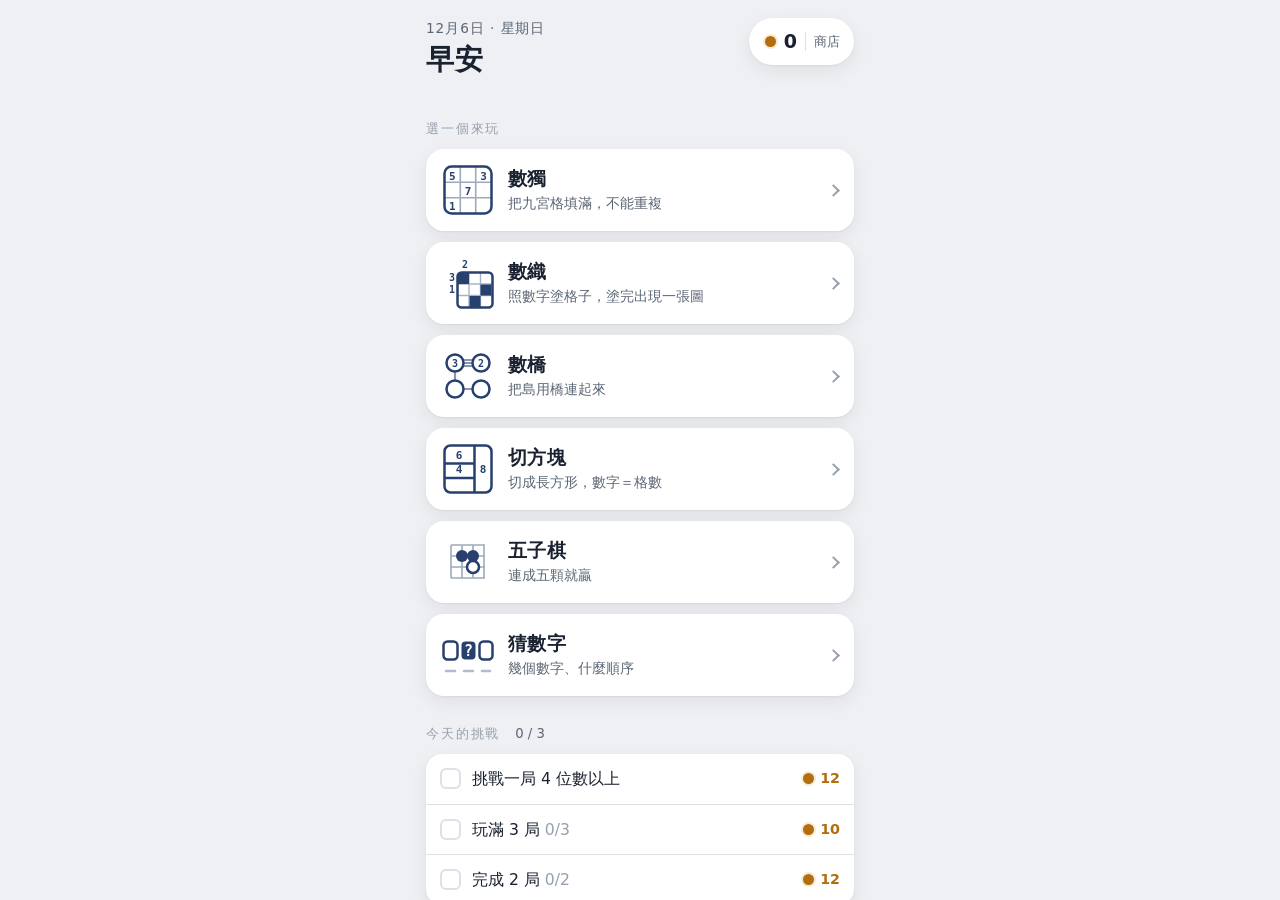
==== commit 94af49c6: "加入切方塊（Shikaku） 第六款。規則一句話：把整張格子切成長方形，每塊剛好包一個數字， 數字＝那塊的格數。  - 出題：把整盤亂切成長方形（本身就是答案），數字放在塊內隨機一格，   再驗證只有" ====
--- a/index.html
+++ b/index.html
@@ -1122,6 +1122,155 @@
 .hbridge-demo.dbl {
   height: 11px;
   background: linear-gradient(var(--accent) 0 3px, transparent 3px 8px, var(--accent) 8px 11px);
+}
+
+
+/* === games/shikaku.css === */
+/* ============ 切方塊 ============ */
+.q-wrap {
+  flex: 1 1 auto;
+  display: flex;
+  align-items: center;
+  justify-content: center;
+  padding: 0 10px;
+  min-height: 0;
+}
+
+.q-grid {
+  display: grid;
+  width: 100%;
+  max-width: min(100%, 66dvh);
+  aspect-ratio: 1;
+  background: var(--line);
+  border: 2.5px solid var(--ink-soft);
+  border-radius: 8px;
+  overflow: hidden;
+  gap: 1px;
+  touch-action: none;
+  user-select: none;
+}
+
+.q-cell {
+  background: var(--surface);
+  display: grid;
+  place-items: center;
+  font-family: var(--mono);
+  font-weight: 700;
+  font-variant-numeric: tabular-nums;
+  color: var(--ink);
+  padding: 0;
+  position: relative;
+}
+
+/* 已經圈起來的區塊：底色輪流換，相鄰的才分得出來 */
+.q-cell.t0 { background: #DCE6F5; }
+.q-cell.t1 { background: #DDEFE4; }
+.q-cell.t2 { background: #F6E9D6; }
+.q-cell.t3 { background: #E8E2F3; }
+@media (prefers-color-scheme: dark) {
+  .q-cell.t0 { background: #22304A; }
+  .q-cell.t1 { background: #1E3A30; }
+  .q-cell.t2 { background: #3A3020; }
+  .q-cell.t3 { background: #2E2842; }
+}
+:root[data-theme="dark"] .q-cell.t0 { background: #22304A; }
+:root[data-theme="dark"] .q-cell.t1 { background: #1E3A30; }
+:root[data-theme="dark"] .q-cell.t2 { background: #3A3020; }
+:root[data-theme="dark"] .q-cell.t3 { background: #2E2842; }
+:root[data-theme="light"] .q-cell.t0 { background: #DCE6F5; }
+:root[data-theme="light"] .q-cell.t1 { background: #DDEFE4; }
+:root[data-theme="light"] .q-cell.t2 { background: #F6E9D6; }
+:root[data-theme="light"] .q-cell.t3 { background: #E8E2F3; }
+
+/* 區塊外框：只在跟隔壁不同塊的那一邊畫線 */
+.q-cell.eT { box-shadow: inset 0 3px 0 0 var(--ink-soft); }
+.q-cell.eB { box-shadow: inset 0 -3px 0 0 var(--ink-soft); }
+.q-cell.eL { box-shadow: inset 3px 0 0 0 var(--ink-soft); }
+.q-cell.eR { box-shadow: inset -3px 0 0 0 var(--ink-soft); }
+.q-cell.eT.eB { box-shadow: inset 0 3px 0 0 var(--ink-soft), inset 0 -3px 0 0 var(--ink-soft); }
+.q-cell.eT.eL { box-shadow: inset 0 3px 0 0 var(--ink-soft), inset 3px 0 0 0 var(--ink-soft); }
+.q-cell.eT.eR { box-shadow: inset 0 3px 0 0 var(--ink-soft), inset -3px 0 0 0 var(--ink-soft); }
+.q-cell.eB.eL { box-shadow: inset 0 -3px 0 0 var(--ink-soft), inset 3px 0 0 0 var(--ink-soft); }
+.q-cell.eB.eR { box-shadow: inset 0 -3px 0 0 var(--ink-soft), inset -3px 0 0 0 var(--ink-soft); }
+.q-cell.eL.eR { box-shadow: inset 3px 0 0 0 var(--ink-soft), inset -3px 0 0 0 var(--ink-soft); }
+.q-cell.eT.eB.eL { box-shadow: inset 0 3px 0 0 var(--ink-soft), inset 0 -3px 0 0 var(--ink-soft), inset 3px 0 0 0 var(--ink-soft); }
+.q-cell.eT.eB.eR { box-shadow: inset 0 3px 0 0 var(--ink-soft), inset 0 -3px 0 0 var(--ink-soft), inset -3px 0 0 0 var(--ink-soft); }
+.q-cell.eT.eL.eR { box-shadow: inset 0 3px 0 0 var(--ink-soft), inset 3px 0 0 0 var(--ink-soft), inset -3px 0 0 0 var(--ink-soft); }
+.q-cell.eB.eL.eR { box-shadow: inset 0 -3px 0 0 var(--ink-soft), inset 3px 0 0 0 var(--ink-soft), inset -3px 0 0 0 var(--ink-soft); }
+.q-cell.eT.eB.eL.eR { box-shadow: inset 0 3px 0 0 var(--ink-soft), inset 0 -3px 0 0 var(--ink-soft), inset 3px 0 0 0 var(--ink-soft), inset -3px 0 0 0 var(--ink-soft); }
+
+/* 圈錯的區塊（格數跟數字對不上、或圈到兩個數字） */
+.q-cell.bad { background: #F6DADA; }
+@media (prefers-color-scheme: dark) { .q-cell.bad { background: #4A2626; } }
+:root[data-theme="dark"] .q-cell.bad { background: #4A2626; }
+:root[data-theme="light"] .q-cell.bad { background: #F6DADA; }
+
+.q-cell.clue { font-weight: 700; }
+.q-cell .num {
+  display: grid;
+  place-items: center;
+  width: 74%; height: 74%;
+  border-radius: 50%;
+  background: var(--surface);
+  border: 2px solid var(--ink);
+  line-height: 1;
+}
+.q-cell.drag { outline: 3px solid var(--accent); outline-offset: -3px; z-index: 3; }
+
+.q-pad {
+  flex: 0 0 auto;
+  padding: 12px 12px max(12px, env(safe-area-inset-bottom));
+  background: var(--surface);
+  border-top: 1px solid var(--line);
+  border-radius: 20px 20px 0 0;
+  box-shadow: 0 -8px 24px rgba(26,33,48,.06);
+}
+.q-actions { display: grid; grid-template-columns: 1fr 1fr; gap: 8px; }
+.q-act {
+  height: 54px;
+  border-radius: 12px;
+  background: var(--surface-2);
+  border: 1px solid var(--line);
+  font-size: 1rem;
+  font-weight: 700;
+  color: var(--ink-soft);
+}
+.q-act:active { transform: scale(.97); }
+
+.q-tip { text-align: center; font-size: .84rem; color: var(--cow); margin-top: 9px; min-height: 21px; }
+.q-tip.good { color: var(--bull); }
+.q-loading { text-align: center; color: var(--ink-soft); padding: 40px 20px; font-size: .95rem; }
+
+.q-win { text-align: center; }
+.q-win .cap { font-size: .92rem; color: var(--ink-soft); }
+.q-win .big {
+  font-family: var(--mono); font-size: 38px; font-weight: 700;
+  color: var(--bull); margin: 2px 0 4px; font-variant-numeric: tabular-nums;
+}
+.q-win .steps { font-size: 1rem; font-weight: 700; margin-bottom: 12px; }
+.q-win .earn {
+  display: flex; align-items: center; justify-content: center; gap: 6px;
+  font-size: .95rem; font-weight: 700;
+  color: var(--cow); background: var(--cow-soft);
+  border-radius: 11px; padding: 9px 12px; margin-bottom: 8px;
+}
+.q-win .earn.bonus { font-size: .85rem; flex-wrap: wrap; }
+
+/* 說明用的小圖 */
+.qdemo { display: grid; gap: 2px; margin-top: 9px; }
+.qdemo div {
+  aspect-ratio: 1; border-radius: 3px;
+  background: var(--surface-2);
+  display: grid; place-items: center;
+  font-family: var(--mono); font-size: .8rem; font-weight: 700;
+}
+.qdemo div.a { background: #DCE6F5; }
+.qdemo div.b { background: #DDEFE4; }
+:root[data-theme="dark"] .qdemo div.a { background: #22304A; }
+:root[data-theme="dark"] .qdemo div.b { background: #1E3A30; }
+@media (prefers-color-scheme: dark) {
+  .qdemo div.a { background: #22304A; }
+  .qdemo div.b { background: #1E3A30; }
 }
 
 
@@ -3491,6 +3640,580 @@
 })();
 
 
+/* === games/shikaku.js === */
+/* ===========================================================
+   切方塊（Shikaku）
+   把整張格子切成一塊塊長方形，每塊剛好包住一個數字，
+   數字＝那塊有幾格。出題保證只有一種切法。
+   =========================================================== */
+(function () {
+
+  var DIFFS = [
+    { key: 'a', name: '入門', W: 5,  maxA: 6,  base: 8  },
+    { key: 'b', name: '簡單', W: 7,  maxA: 8,  base: 14 },
+    { key: 'c', name: '普通', W: 8,  maxA: 9,  base: 22 },
+    { key: 'd', name: '進階', W: 10, maxA: 10, base: 32 },
+    { key: 'e', name: '困難', W: 12, maxA: 12, base: 46 }
+  ];
+
+  var S = null, host = null, bar = null, ticker = null;
+
+  /* ================= 出題 ================= */
+
+  /* 把一塊長方形亂切成小塊，切出來的本身就是一組合法答案 */
+  function carve(x, y, w, h, maxA, out) {
+    var area = w * h;
+    /* 停下來的機率調高，塊才會大一點。太容易停＝滿盤細碎小塊，
+       數字多、看起來嚇人，推理反而變無聊 */
+    if (area <= maxA && (area <= 2 || Math.random() < 0.68)) { out.push([x, y, w, h]); return; }
+    if (w < 2 && h < 2) { out.push([x, y, w, h]); return; }
+
+    var vertical;
+    if (w < 2) vertical = false;
+    else if (h < 2) vertical = true;
+    else vertical = (w > h) ? true : (h > w ? false : Math.random() < 0.5);
+
+    if (vertical) {
+      var cx = 1 + Math.floor(Math.random() * (w - 1));
+      carve(x, y, cx, h, maxA, out);
+      carve(x + cx, y, w - cx, h, maxA, out);
+    } else {
+      var cy = 1 + Math.floor(Math.random() * (h - 1));
+      carve(x, y, w, cy, maxA, out);
+      carve(x, y + cy, w, h - cy, maxA, out);
+    }
+  }
+
+  /* 某個數字可以圈出哪些長方形：面積要對、要蓋住自己、不能蓋到別的數字 */
+  function optionsFor(W, clues, ci) {
+    var c = clues[ci], v = c.v, out = [];
+    for (var w = 1; w <= v; w++) {
+      if (v % w) continue;
+      var h = v / w;
+      if (w > W || h > W) continue;
+      for (var x = Math.max(0, c.x - w + 1); x <= Math.min(c.x, W - w); x++) {
+        for (var y = Math.max(0, c.y - h + 1); y <= Math.min(c.y, W - h); y++) {
+          var ok = true;
+          for (var k = 0; k < clues.length && ok; k++) {
+            if (k === ci) continue;
+            if (clues[k].x >= x && clues[k].x < x + w && clues[k].y >= y && clues[k].y < y + h) ok = false;
+          }
+          if (ok) out.push([x, y, w, h]);
+        }
+      }
+    }
+    return out;
+  }
+
+  /* 數這題有幾種切法，最多數到 limit */
+  function countSolutions(W, clues, limit) {
+    var opts = [];
+    for (var i = 0; i < clues.length; i++) {
+      opts.push(optionsFor(W, clues, i));
+      if (!opts[i].length) return 0;
+    }
+    var used = new Array(W * W).fill(false);
+    var taken = new Array(clues.length).fill(false);
+    var found = 0, nodes = 0, aborted = false;
+
+    function fits(r) {
+      for (var yy = r[1]; yy < r[1] + r[3]; yy++)
+        for (var xx = r[0]; xx < r[0] + r[2]; xx++)
+          if (used[yy * W + xx]) return false;
+      return true;
+    }
+    function mark(r, v) {
+      for (var yy = r[1]; yy < r[1] + r[3]; yy++)
+        for (var xx = r[0]; xx < r[0] + r[2]; xx++) used[yy * W + xx] = v;
+    }
+
+    function go(done) {
+      if (nodes++ > 300000) { aborted = true; return true; }
+      if (done === clues.length) { found++; return found >= limit; }
+
+      /* 選「可放位置最少」的那個數字先處理，剪枝最有效 */
+      var best = -1, bestList = null, bestN = 1e9;
+      for (var i = 0; i < clues.length; i++) {
+        if (taken[i]) continue;
+        var list = [];
+        for (var q = 0; q < opts[i].length; q++) if (fits(opts[i][q])) list.push(opts[i][q]);
+        if (list.length < bestN) { bestN = list.length; best = i; bestList = list; }
+        if (bestN === 0) break;
+      }
+      if (bestN === 0) return false;
+
+      taken[best] = true;
+      for (var t = 0; t < bestList.length; t++) {
+        mark(bestList[t], true);
+        if (go(done + 1)) { mark(bestList[t], false); taken[best] = false; return true; }
+        mark(bestList[t], false);
+      }
+      taken[best] = false;
+      return false;
+    }
+
+    go(0);
+    return aborted ? 99 : found;
+  }
+
+  function makePuzzle(d) {
+    var W = d.W;
+    for (var attempt = 0; attempt < 150; attempt++) {
+      var rects = [];
+      carve(0, 0, W, W, d.maxA, rects);
+      if (rects.length < 3) continue;
+
+      var clues = [];
+      for (var i = 0; i < rects.length; i++) {
+        var r = rects[i];
+        clues.push({
+          x: r[0] + Math.floor(Math.random() * r[2]),
+          y: r[1] + Math.floor(Math.random() * r[3]),
+          v: r[2] * r[3]
+        });
+      }
+      if (countSolutions(W, clues, 2) === 1) return { W: W, clues: clues };
+    }
+    return null;
+  }
+
+  /* ================= 畫面 ================= */
+
+  function el(id) { return host.querySelector('#' + id); }
+  function tip(t, good) {
+    var e = el('qTip');
+    if (!e) return;
+    e.className = 'q-tip' + (good ? ' good' : '');
+    e.textContent = t || '';
+  }
+  function fmt(ms) {
+    var s = Math.floor(ms / 1000);
+    return Math.floor(s / 60) + ':' + ('0' + (s % 60)).slice(-2);
+  }
+
+  function drawBar() {
+    bar.innerHTML =
+      '<button class="g-mode" id="qMode" aria-label="更改難度"><b>' + S.diff.name + '</b><span>' + S.W + '×' + S.W + '</span></button>' +
+      '<span class="s-time" id="qTime">0:00</span>' +
+      '<button class="iconbtn" id="qNew" style="margin-left:auto" aria-label="換一題">&#8635;</button>';
+    bar.querySelector('#qMode').addEventListener('click', diffSheet);
+    bar.querySelector('#qNew').addEventListener('click', askNew);
+  }
+
+  /* 這塊圈得對不對：剛好一個數字，而且數字＝格數 */
+  function rectOk(r) {
+    var n = 0, v = 0;
+    for (var i = 0; i < S.clues.length; i++) {
+      var c = S.clues[i];
+      if (c.x >= r[0] && c.x < r[0] + r[2] && c.y >= r[1] && c.y < r[1] + r[3]) { n++; v = c.v; }
+    }
+    return n === 1 && v === r[2] * r[3];
+  }
+
+  function cellOwner() {
+    var W = S.W, own = new Array(W * W).fill(-1);
+    for (var i = 0; i < S.rects.length; i++) {
+      var r = S.rects[i];
+      for (var y = r[1]; y < r[1] + r[3]; y++)
+        for (var x = r[0]; x < r[0] + r[2]; x++) own[y * W + x] = i;
+    }
+    return own;
+  }
+
+  function drawGrid() {
+    var W = S.W, g = el('qGrid');
+    g.style.gridTemplateColumns = 'repeat(' + W + ', 1fr)';
+
+    var own = cellOwner();
+    var clueAt = {};
+    for (var i = 0; i < S.clues.length; i++) clueAt[S.clues[i].y * W + S.clues[i].x] = S.clues[i].v;
+
+    var okCache = S.rects.map(rectOk);
+
+    var h = '';
+    for (var p = 0; p < W * W; p++) {
+      var x = p % W, y = Math.floor(p / W);
+      var o = own[p];
+      var cls = 'q-cell';
+      if (o >= 0) {
+        cls += okCache[o] ? ' t' + (o % 4) : ' bad';
+        if (y === 0 || own[(y - 1) * W + x] !== o) cls += ' eT';
+        if (y === W - 1 || own[(y + 1) * W + x] !== o) cls += ' eB';
+        if (x === 0 || own[y * W + (x - 1)] !== o) cls += ' eL';
+        if (x === W - 1 || own[y * W + (x + 1)] !== o) cls += ' eR';
+      }
+      if (S.drag && x >= S.drag[0] && x < S.drag[0] + S.drag[2] && y >= S.drag[1] && y < S.drag[1] + S.drag[3]) cls += ' drag';
+      var inner = clueAt[p] !== undefined ? '<span class="num">' + clueAt[p] + '</span>' : '';
+      h += '<button class="' + cls + '" data-p="' + p + '">' + inner + '</button>';
+    }
+    g.innerHTML = h;
+
+    /* 數字大小跟著實際格子走 —— 寫死公式在 12×12 會縮到 11px 看不清 */
+    var cell = g.querySelector('.q-cell');
+    if (cell) {
+      var w = cell.getBoundingClientRect().width;
+      if (w) g.style.fontSize = Math.max(12, Math.round(w * 0.5)) + 'px';
+    }
+  }
+
+  function draw() { drawBar(); drawGrid(); }
+
+  /* ================= 操作 ================= */
+
+  function addRect(r) {
+    /* 蓋到舊的就把舊的清掉，直接重畫比較直覺 */
+    var keep = [];
+    for (var i = 0; i < S.rects.length; i++) {
+      var o = S.rects[i];
+      var overlap = !(o[0] >= r[0] + r[2] || r[0] >= o[0] + o[2] || o[1] >= r[1] + r[3] || r[1] >= o[1] + o[3]);
+      if (!overlap) keep.push(o);
+    }
+    keep.push(r);
+    S.rects = keep;
+    S.moves++;
+  }
+
+  function removeAt(p) {
+    var own = cellOwner();
+    var o = own[p];
+    if (o < 0) return false;
+    S.rects.splice(o, 1);
+    S.moves++;
+    return true;
+  }
+
+  function checkWin() {
+    var own = cellOwner();
+    for (var i = 0; i < own.length; i++) if (own[i] < 0) return;
+    for (var k = 0; k < S.rects.length; k++) if (!rectOk(S.rects[k])) return;
+    S.done = true;
+    stopClock();
+    win();
+  }
+
+  function startClock() {
+    stopClock();
+    S.t0 = Date.now() - S.elapsed;
+    ticker = setInterval(function () {
+      if (!S || S.done) return;
+      S.elapsed = Date.now() - S.t0;
+      var e = el('qTime');
+      if (e) e.textContent = fmt(S.elapsed);
+    }, 500);
+  }
+  function stopClock() { if (ticker) { clearInterval(ticker); ticker = null; } }
+
+  /* ================= 一局結束 ================= */
+
+  function win() {
+    var d = S.diff;
+    var secs = Math.floor(S.elapsed / 1000);
+    var bk = 'qbest.' + d.key;
+    var old = parseInt(App.store(bk) || '0', 10);
+    var isBest = !old || secs < old;
+    if (isBest) App.store(bk, secs);
+
+    var earned = d.base;
+    App.addCoins(earned);
+
+    var ev = { game: 'shikaku', secs: secs, level: d.key, mistakes: 0 };
+    var r1 = App.report(Object.assign({ type: 'finish' }, ev));
+    var r2 = App.report(Object.assign({ type: 'win' }, ev));
+    S.counted = true;
+
+    var bonus = r1.earned + r2.earned;
+    var doneTxt = r1.done.concat(r2.done);
+    var idx = DIFFS.indexOf(d), next = DIFFS[idx + 1];
+
+    App.openSheet(
+      '<div class="q-win">' +
+        '<div class="cap">切完了！花了</div>' +
+        '<div class="big">' + fmt(S.elapsed) + '</div>' +
+        '<div class="steps">' + S.clues.length + ' 塊' +
+          (isBest ? ' · 這個難度最快紀錄！' : (old ? ' · 最快 ' + fmt(old * 1000) : '')) + '</div>' +
+        '<div class="earn"><span class="coin"></span>+' + earned + ' 腦力點</div>' +
+        (bonus ? '<div class="earn bonus">挑戰完成：' + doneTxt.join('、') + '　<span class="coin"></span>+' + bonus + '</div>' : '') +
+        '<button class="btn-main" data-act="again">再來一題</button>' +
+        (next ? '<button class="btn-ghost" data-act="up">試試看「' + next.name + '」</button>' : '') +
+      '</div>',
+      function (b) {
+        if (b.dataset.act === 'up') {
+          var k = DIFFS.indexOf(S.diff);
+          if (DIFFS[k + 1]) { S.diff = DIFFS[k + 1]; App.store('qdiff', S.diff.key); }
+        }
+        App.closeSheet();
+      },
+      function () { fresh(); }
+    );
+  }
+
+  /* ================= 換題 / 難度 ================= */
+
+  function fresh() {
+    S.done = true;
+    stopClock();
+    el('qWrap').innerHTML = '<div class="q-loading">出題中…</div>';
+    bar.innerHTML = '';
+    setTimeout(function () {
+      if (!S) return;
+      var made = makePuzzle(S.diff) || makePuzzle(S.diff);
+      if (!made) {
+        el('qWrap').innerHTML = '<div class="q-loading">出題失敗，按右上角再試一次</div>';
+        drawBar();
+        return;
+      }
+      S.W = made.W;
+      S.clues = made.clues;
+      S.rects = [];
+      S.drag = null;
+      S.dragFrom = -1;
+      S.dragEndAt = 0;
+      S.moves = 0;
+      S.elapsed = 0;
+      S.counted = false;
+      S.done = false;
+      el('qWrap').innerHTML = '<div class="q-grid" id="qGrid"></div>';
+      draw();
+      tip('');
+      startClock();
+    }, 30);
+  }
+
+  function askNew() {
+    if (!S.rects.length || S.done) { fresh(); return; }
+    App.openSheet(
+      '<h2>換一題新的？<small>這題已經切了 ' + S.rects.length + ' 塊，換掉就沒了</small></h2>' +
+      '<button class="btn-main" data-act="yes">好，換新的</button>' +
+      '<button class="btn-ghost" data-act="no">繼續切</button>',
+      function (b) { App.closeSheet(); if (b.dataset.act === 'yes') fresh(); }
+    );
+  }
+
+  function diffSheet() {
+    var h = '<h2>難度<small>每一題都保證只有一種切法</small></h2><div class="opts">';
+    for (var i = 0; i < DIFFS.length; i++) {
+      var d = DIFFS[i];
+      var best = App.store('qbest.' + d.key);
+      h += '<button class="opt ' + (d.key === S.diff.key ? 'on' : '') + '" data-qdiff="' + d.key + '">' +
+             '<span class="nm">' + d.name + '</span>' +
+             '<span class="tag">' + d.W + '×' + d.W + '</span>' +
+             '<span class="best">' + (best ? '最快 ' + fmt(best * 1000) : '') + '</span>' +
+           '</button>';
+    }
+    h += '</div><button class="btn-main" data-act="ok">好</button>';
+    App.openSheet(h, function (b) {
+      if (b.dataset.qdiff) {
+        for (var k = 0; k < DIFFS.length; k++) if (DIFFS[k].key === b.dataset.qdiff) S.diff = DIFFS[k];
+        App.store('qdiff', S.diff.key);
+        App.closeSheet();
+        fresh();
+        return;
+      }
+      App.closeSheet();
+    });
+  }
+
+  /* ================= 掛載 ================= */
+
+  function mount(bodyEl, barEl) {
+    host = bodyEl; bar = barEl;
+
+    host.innerHTML =
+      '<div class="q-wrap" id="qWrap"><div class="q-grid" id="qGrid"></div></div>' +
+      '<div class="q-pad">' +
+        '<div class="q-actions">' +
+          '<button class="q-act" id="qClear">全部清掉</button>' +
+          '<button class="q-act" id="qHint">卡住了？</button>' +
+        '</div>' +
+        '<div class="q-tip" id="qTip"></div>' +
+      '</div>';
+
+    var dk = App.store('qdiff'), d = DIFFS[0];
+    for (var i = 0; i < DIFFS.length; i++) if (DIFFS[i].key === dk) d = DIFFS[i];
+
+    S = { diff: d, W: d.W, clues: [], rects: [], drag: null, dragFrom: -1, dragEndAt: 0,
+          moves: 0, elapsed: 0, t0: 0, counted: false, done: true };
+
+    var wrap = el('qWrap');
+
+    function cellFrom(x, y) {
+      var g = el('qGrid');
+      if (!g) return -1;
+      var b = g.getBoundingClientRect();
+      var s = b.width / S.W;
+      var cx = Math.floor((x - b.left) / s), cy = Math.floor((y - b.top) / s);
+      if (cx < 0 || cy < 0 || cx >= S.W || cy >= S.W) return -1;
+      return cy * S.W + cx;
+    }
+
+    function spanOf(a, b) {
+      var ax = a % S.W, ay = Math.floor(a / S.W), bx = b % S.W, by = Math.floor(b / S.W);
+      return [Math.min(ax, bx), Math.min(ay, by), Math.abs(ax - bx) + 1, Math.abs(ay - by) + 1];
+    }
+
+    wrap.addEventListener('pointerdown', function (e) {
+      if (S.done) return;
+      var p = cellFrom(e.clientX, e.clientY);
+      if (p < 0) return;
+      S.dragFrom = p;
+      S.drag = spanOf(p, p);
+      S.moved = false;
+      drawGrid();
+    });
+
+    function onMove(e) {
+      if (!S || S.done || S.dragFrom < 0) return;
+      var p = cellFrom(e.clientX, e.clientY);
+      if (p < 0) return;
+      if (p !== S.dragFrom) S.moved = true;
+      var sp = spanOf(S.dragFrom, p);
+      if (S.drag && sp[0] === S.drag[0] && sp[1] === S.drag[1] && sp[2] === S.drag[2] && sp[3] === S.drag[3]) return;
+      S.drag = sp;
+      drawGrid();
+    }
+
+    function onUp() {
+      if (!S || S.dragFrom < 0) return;
+      var r = S.drag, moved = S.moved;
+      S.drag = null; S.dragFrom = -1;
+      if (!r) { drawGrid(); return; }
+
+      if (!moved) {
+        /* 沒拖動＝點一下：點已圈好的就拆掉，點空的就圈一格。
+           一定要能圈一格 —— 數字是 1 的格子只能自己成一塊 */
+        S.dragEndAt = Date.now();
+        var p = r[1] * S.W + r[0];
+        if (removeAt(p)) { tip(''); drawGrid(); return; }
+        addRect([r[0], r[1], 1, 1]);
+        tip('');
+        drawGrid();
+        checkWin();
+        return;
+      }
+
+      S.dragEndAt = Date.now();
+      addRect(r);
+      tip('');
+      drawGrid();
+      checkWin();
+    }
+
+    function onCancel() { if (!S) return; S.drag = null; S.dragFrom = -1; drawGrid(); }
+
+    document.addEventListener('pointermove', onMove);
+    document.addEventListener('pointerup', onUp);
+    document.addEventListener('pointercancel', onCancel);
+    S.detach = function () {
+      document.removeEventListener('pointermove', onMove);
+      document.removeEventListener('pointerup', onUp);
+      document.removeEventListener('pointercancel', onCancel);
+    };
+
+    el('qClear').addEventListener('click', function () {
+      if (S.done || !S.rects.length) return;
+      App.openSheet(
+        '<h2>把切好的全部清掉？<small>題目不換，只是重新開始切</small></h2>' +
+        '<button class="btn-main" data-act="yes">好，清掉</button>' +
+        '<button class="btn-ghost" data-act="no">不要</button>',
+        function (b) {
+          App.closeSheet();
+          if (b.dataset.act === 'yes') { S.rects = []; drawGrid(); tip(''); }
+        }
+      );
+    });
+
+    /* 找一個「只有一種圈法」的數字指給他看 */
+    el('qHint').addEventListener('click', function () {
+      if (S.done) return;
+      var own = cellOwner();
+      for (var i = 0; i < S.clues.length; i++) {
+        var c = S.clues[i];
+        if (own[c.y * S.W + c.x] >= 0) continue;
+        var opts = optionsFor(S.W, S.clues, i).filter(function (r) {
+          for (var yy = r[1]; yy < r[1] + r[3]; yy++)
+            for (var xx = r[0]; xx < r[0] + r[2]; xx++)
+              if (own[yy * S.W + xx] >= 0) return false;
+          return true;
+        });
+        if (opts.length === 1) {
+          S.drag = opts[0];
+          drawGrid();
+          tip('這個 ' + c.v +' 只有一種圈法，就是亮起來這塊', true);
+          setTimeout(function () { if (S && !S.done) { S.drag = null; drawGrid(); } }, 2500);
+          return;
+        }
+      }
+      tip('這題沒有一眼看得出來的了，從數字大的、或角落的開始想');
+    });
+
+    fresh();
+  }
+
+  function unmount() {
+    stopClock();
+    if (S && S.detach) S.detach();
+    if (S && !S.counted && !S.done && S.rects.length) {
+      App.report({ type: 'finish', game: 'shikaku', secs: Math.floor(S.elapsed / 1000), level: S.diff.key, mistakes: 0 });
+      S.counted = true;
+    }
+    S = null; host = null; bar = null;
+  }
+
+  App.register({
+    id: 'shikaku',
+    name: '切方塊',
+    tagline: '切成長方形，數字＝格數',
+    ready: true,
+    mark:
+      '<svg viewBox="0 0 52 52" fill="none" aria-hidden="true">' +
+      '<rect x="2.5" y="2.5" width="47" height="47" rx="6" stroke="currentColor" stroke-width="2.5"/>' +
+      '<path d="M2.5 20.5h30M32.5 2.5v47M2.5 35h30" stroke="currentColor" stroke-width="2.5"/>' +
+      '<text x="17" y="15.5" text-anchor="middle" font-size="11" font-weight="700" font-family="monospace" fill="currentColor">6</text>' +
+      '<text x="17" y="30" text-anchor="middle" font-size="11" font-weight="700" font-family="monospace" fill="currentColor">4</text>' +
+      '<text x="41" y="30" text-anchor="middle" font-size="11" font-weight="700" font-family="monospace" fill="currentColor">8</text>' +
+      '</svg>',
+    help:
+      '<div class="hstep"><span class="hnum">1</span><div class="hbody">' +
+        '<b>把整張格子切成一塊塊長方形</b>' +
+        '<div class="hnote">每一塊裡面<u>剛好包住一個數字</u>，而且<em>數字就是那塊有幾格</em>。' +
+        '<br>全部格子都要被切到，不能有剩。</div>' +
+      '</div></div>' +
+
+      '<div class="hstep"><span class="hnum">2</span><div class="hbody">' +
+        '<b>看這個 6</b>' +
+        '<div class="qdemo" style="grid-template-columns:repeat(4,1fr);width:132px">' +
+          '<div class="a"></div><div class="a">6</div><div class="a"></div><div></div>' +
+          '<div class="a"></div><div class="a"></div><div class="a"></div><div class="b">3</div>' +
+        '</div>' +
+        '<div class="hnote">6 格的長方形只能是 1×6、2×3、3×2、6×1。' +
+        '這裡切成 3×2 剛好包住 6、又不會碰到旁邊的 3。</div>' +
+      '</div></div>' +
+
+      '<div class="hstep"><span class="hnum">3</span><div class="hbody">' +
+        '<b>手指從一角拖到另一角，就圈出一塊</b>' +
+        '<div class="hnote">不用點準格子，拖出範圍就好。' +
+        '<br>圈錯了（格數不對、或圈到兩個數字）那塊會變紅。<br>' +
+        '<u>點一下已經圈好的塊就拆掉；點空白格就圈那一格</u>（數字是 1 的就是這樣圈）。</div>' +
+      '</div></div>' +
+
+      '<div class="hstep"><span class="hnum">4</span><div class="hbody">' +
+        '<b>從只有一種切法的數字下手</b>' +
+        '<div class="hnote">角落的、還有大的數字，通常選擇最少，先切它們最容易開頭。' +
+        '<br>真的卡住就按<em>「卡住了？」</em>，它會指一個只有一種圈法的給你看。</div>' +
+      '</div></div>',
+    score: function () {
+      for (var i = DIFFS.length - 1; i >= 0; i--) {
+        var b = App.store('qbest.' + DIFFS[i].key);
+        if (b) return DIFFS[i].name + '最快 ' + fmt(b * 1000);
+      }
+      return '';
+    },
+    mount: mount,
+    unmount: unmount
+  });
+})();
+
+
 /* === games/gomoku.js === */
 /* ===========================================================
    五子棋（11x11，跟電腦下）
@@ -3502,8 +4225,8 @@
   var ME = 1, AI = 2;
 
   var LEVELS = [
-    { key: 'l2', name: '會擋你',   sub: '普通', coin: 25 },
-    { key: 'l3', name: '會設陷阱', sub: '高手', coin: 50 }
+    { key: 'l2', name: '普通', sub: '會擋你',   coin: 25 },
+    { key: 'l3', name: '高手', sub: '會設陷阱', coin: 50 }
   ];
 
   var DIRS = [[0, 1], [1, 0], [1, 1], [1, -1]];
@@ -4147,9 +4870,9 @@
       '</div></div>' +
 
       '<div class="hstep"><span class="hnum">4</span><div class="hbody">' +
-        '<b>兩個電腦強度，從「會擋你」開始</b>' +
-        '<div class="hnote"><b style="display:inline">會擋你</b>：會擋你的四連三連，但擋不住兩邊同時進攻。' +
-        '<br><b style="display:inline">會設陷阱</b>：很難贏，它會提前堵住你的佈局，自己也會設陷阱。</div>' +
+        '<b>兩個電腦強度，先從「普通」開始</b>' +
+        '<div class="hnote"><b style="display:inline">普通</b>：會擋你的四連三連，但擋不住兩邊同時進攻。' +
+        '<br><b style="display:inline">高手</b>：很難贏，它會提前堵住你的佈局，自己也會設陷阱。</div>' +
       '</div></div>',
 
     score: function () {
